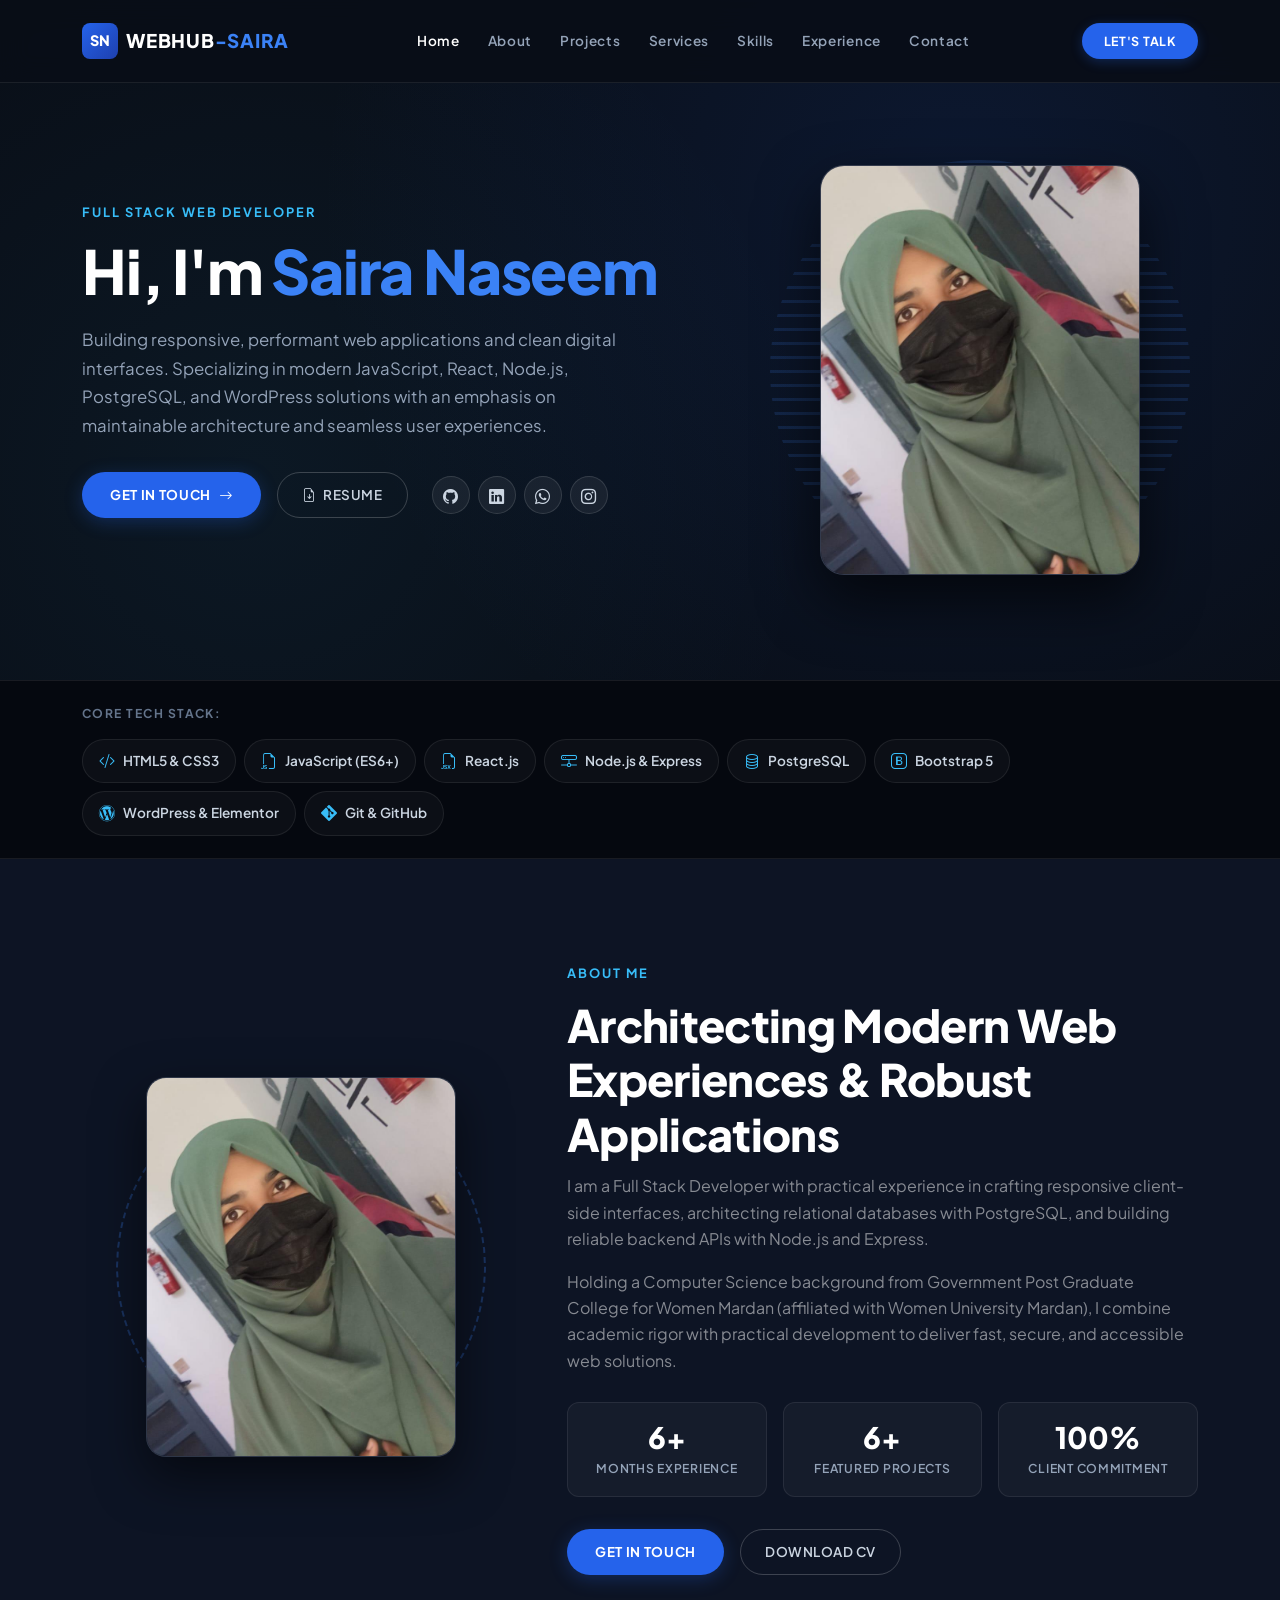
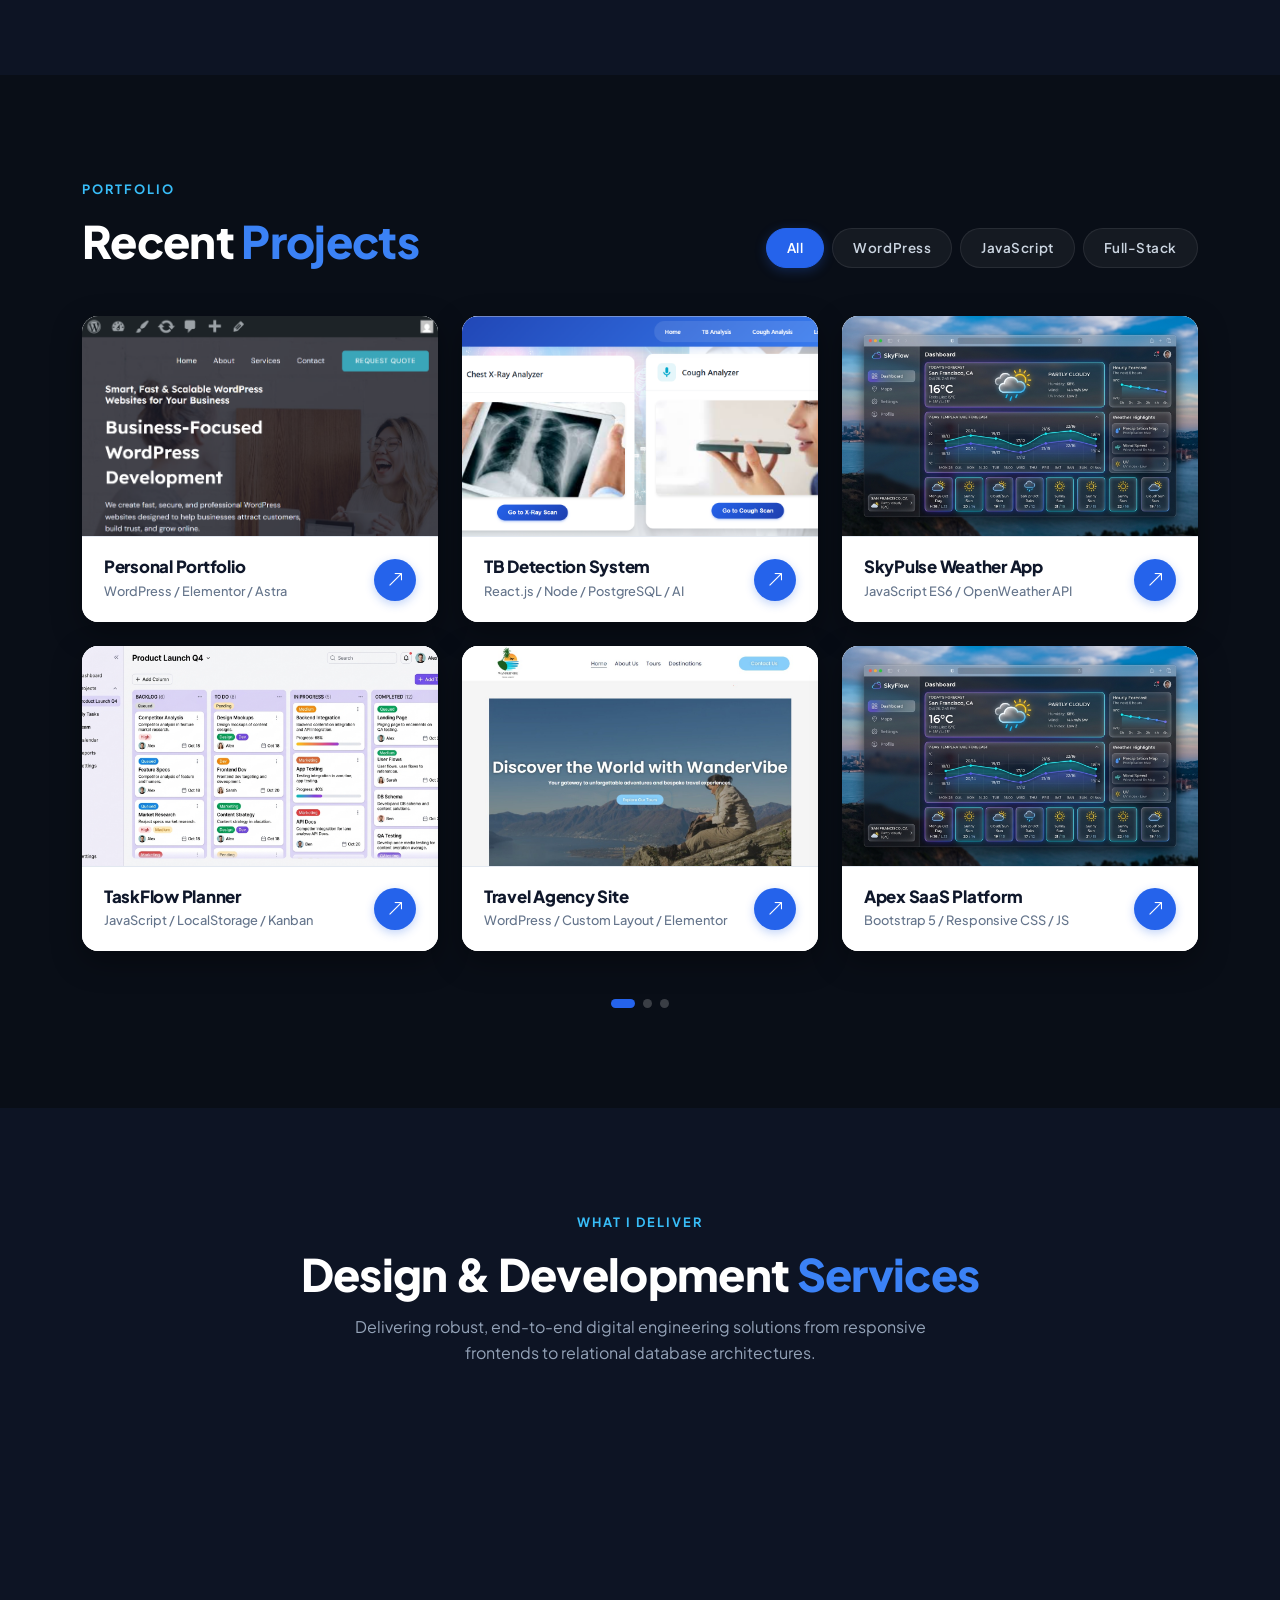
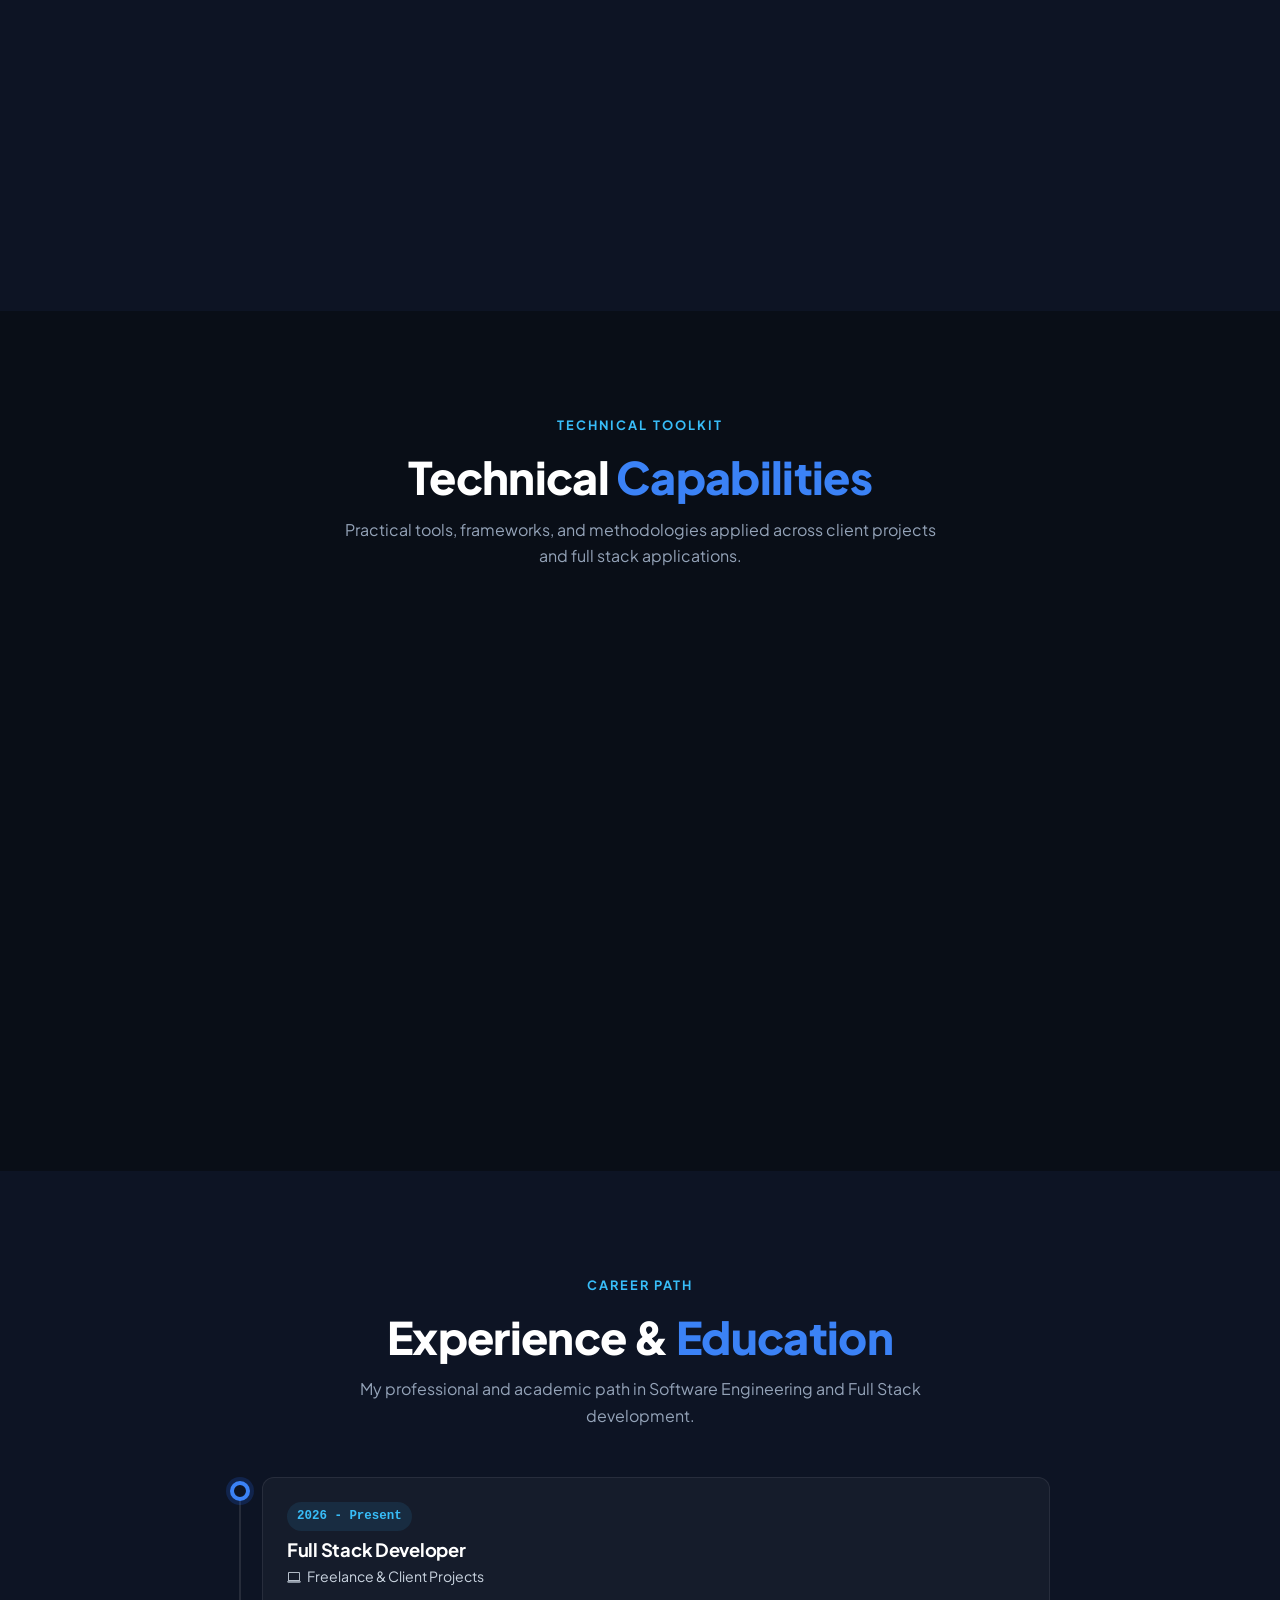
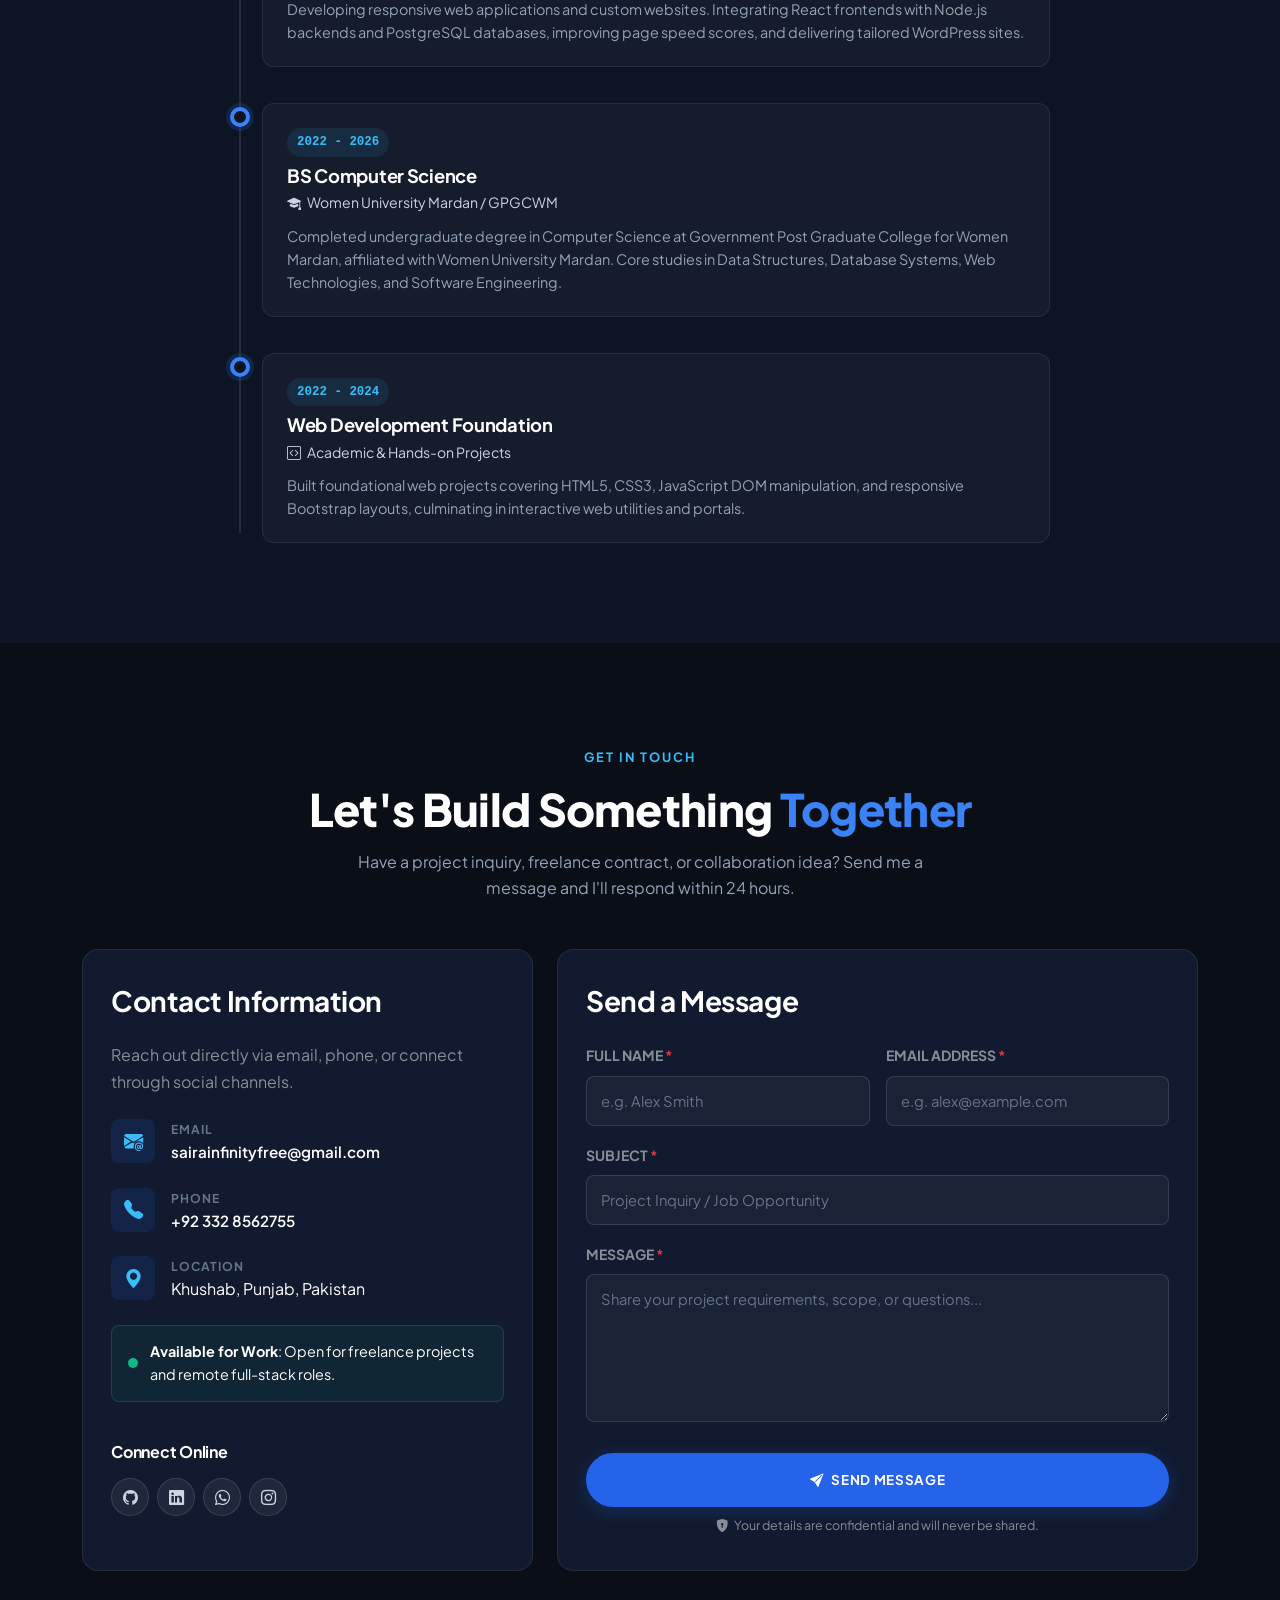
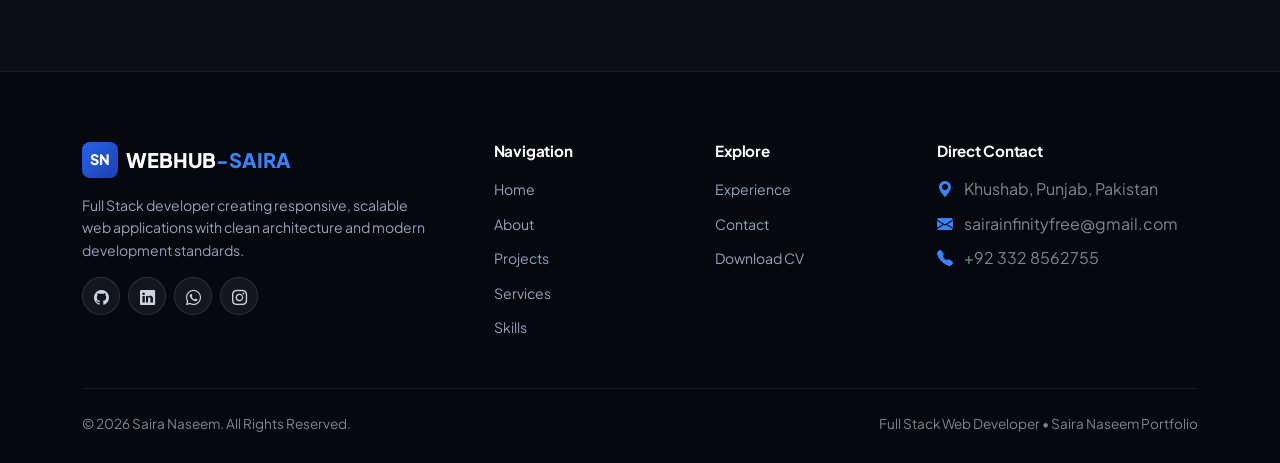
==== index.html @ 057cb5db "changed layout" ====
<!DOCTYPE html>
<html lang="en" data-bs-theme="dark">
<head>
  <meta charset="UTF-8" />
  <meta name="viewport" content="width=device-width, initial-scale=1.0" />
  <meta name="theme-color" content="#090e17" />
  
  <!-- SEO & Social Metadata -->
  <title>Saira Naseem | Full Stack Web Developer &amp; UI Designer</title>
  <meta name="title" content="Saira Naseem | Full Stack Web Developer &amp; UI Designer" />
  <meta name="description" content="Portfolio of Saira Naseem, a Full Stack Developer specializing in React, Node.js, PostgreSQL, Bootstrap 5, and custom WordPress solutions." />
  <meta name="keywords" content="Saira Naseem, full stack developer, web developer portfolio, React, Node.js, PostgreSQL, WordPress, Bootstrap 5, JavaScript" />
  <meta name="author" content="Saira Naseem" />
  <meta name="robots" content="index, follow" />

  <!-- Open Graph -->
  <meta property="og:type" content="website" />
  <meta property="og:url" content="https://webhubsaira.github.io/" />
  <meta property="og:title" content="Saira Naseem | Full Stack Web Developer" />
  <meta property="og:description" content="Full Stack Web Developer crafting responsive, performant web applications with React, Node.js, PostgreSQL, and WordPress." />
  <meta property="og:image" content="images/profile.jpeg" />

  <!-- Twitter -->
  <meta property="twitter:card" content="summary_large_image" />
  <meta property="twitter:url" content="https://webhubsaira.github.io/" />
  <meta property="twitter:title" content="Saira Naseem | Full Stack Web Developer" />
  <meta property="twitter:description" content="Explore responsive web apps, database architectures, and UI projects by Saira Naseem." />
  <meta property="twitter:image" content="images/profile.jpeg" />

  <!-- Favicon -->
  <link rel="icon" type="image/svg+xml" href="data:image/svg+xml,<svg xmlns='http://www.w3.org/2000/svg' viewBox='0 0 100 100'><text y='.9em' font-size='90'>💻</text></svg>" />

  <!-- Google Fonts: Plus Jakarta Sans -->
  <link rel="preconnect" href="https://fonts.googleapis.com" />
  <link rel="preconnect" href="https://fonts.gstatic.com" crossorigin />
  <link href="https://fonts.googleapis.com/css2?family=Plus+Jakarta+Sans:wght@400;500;600;700;800&display=swap" rel="stylesheet" />

  <!-- Bootstrap 5.3.3 & Icons CDN -->
  <link href="https://cdn.jsdelivr.net/npm/bootstrap@5.3.3/dist/css/bootstrap.min.css" rel="stylesheet" integrity="sha384-QWTKZyjpPEjISv5WaRU9OFeRpok6YctnYmDr5pNlyT2bRjXh0JMhjY6hW+ALEwIH" crossorigin="anonymous" />
  <link rel="stylesheet" href="https://cdn.jsdelivr.net/npm/bootstrap-icons@1.11.3/font/bootstrap-icons.min.css" />

  <!-- Custom Stylesheet -->
  <link rel="stylesheet" href="css/style.css" />
</head>

<body data-bs-spy="scroll" data-bs-target="#mainNavbar" data-bs-offset="100" tabindex="0">

  <!-- Header & Navigation -->
  <header>
    <nav class="navbar navbar-expand-lg fixed-top custom-navbar" id="mainNavbar" aria-label="Main Navigation">
      <div class="container">
        <a class="navbar-brand d-flex align-items-center gap-2" href="#home">
          <span class="navbar-brand-badge">SN</span>
          <span class="brand-name">WEBHUB<span class="text-accent-blue">-SAIRA</span></span>
        </a>

        <button class="navbar-toggler" type="button" data-bs-toggle="collapse" data-bs-target="#navbarResponsive" aria-controls="navbarResponsive" aria-expanded="false" aria-label="Toggle navigation">
          <i class="bi bi-list fs-4"></i>
        </button>

        <div class="collapse navbar-collapse" id="navbarResponsive">
          <ul class="navbar-nav mx-auto mb-2 mb-lg-0">
            <li class="nav-item">
              <a class="nav-link active" href="#home">Home</a>
            </li>
            <li class="nav-item">
              <a class="nav-link" href="#about">About</a>
            </li>
            <li class="nav-item">
              <a class="nav-link" href="#projects">Projects</a>
            </li>
            <li class="nav-item">
              <a class="nav-link" href="#services">Services</a>
            </li>
            <li class="nav-item">
              <a class="nav-link" href="#skills">Skills</a>
            </li>
            <li class="nav-item">
              <a class="nav-link" href="#experience">Experience</a>
            </li>
            <li class="nav-item">
              <a class="nav-link" href="#contact">Contact</a>
            </li>
          </ul>

          <div class="d-flex align-items-center gap-3">
            <a href="#contact" class="btn-pill-nav">LET'S TALK</a>
          </div>
        </div>
      </div>
    </nav>
  </header>

  <main>
    <!-- Hero Section -->
    <section class="hero-section" id="home">
      <div class="container">
        <div class="row align-items-center g-5">
          <!-- Hero Left Column: Introduction & Call-To-Actions -->
          <div class="col-lg-7">
            <div class="hero-content">
              <span class="hero-small-tag">FULL STACK WEB DEVELOPER</span>
              <h1 class="hero-title">
                Hi, I'm <span class="hero-title-highlight">Saira Naseem</span>
              </h1>
              <p class="hero-description">
                Building responsive, performant web applications and clean digital interfaces. Specializing in modern JavaScript, React, Node.js, PostgreSQL, and WordPress solutions with an emphasis on maintainable architecture and seamless user experiences.
              </p>

              <!-- Action Buttons & Social Icons -->
              <div class="d-flex align-items-center flex-wrap gap-3 hero-actions-row mb-4">
                <a href="#contact" class="btn-pill-primary">
                  GET IN TOUCH <i class="bi bi-arrow-right ms-2"></i>
                </a>
                <a href="saira.pdf" download="Saira-Naseem-CV.pdf" class="btn-pill-outline">
                  <i class="bi bi-file-earmark-arrow-down me-2"></i> RESUME
                </a>

                <div class="d-flex align-items-center gap-2 social-circles-group ms-sm-2">
                  <a href="https://github.com/webhubsaira/" class="social-circle-btn" target="_blank" rel="noopener noreferrer" aria-label="GitHub Profile" id="socialGithub">
                    <i class="bi bi-github"></i>
                  </a>
                  <a href="https://linkedin.com/in/saira-naseem-a9a958408" class="social-circle-btn" target="_blank" rel="noopener noreferrer" aria-label="LinkedIn Profile" id="socialLinkedin">
                    <i class="bi bi-linkedin"></i>
                  </a>
                  <a href="https://wa.me/+923328562755" class="social-circle-btn" target="_blank" rel="noopener noreferrer" aria-label="WhatsApp Profile" id="socialWhatsapp">
                    <i class="bi bi-whatsapp"></i>
                  </a>
                  <a href="https://www.instagram.com/webhub_saira/" class="social-circle-btn" target="_blank" rel="noopener noreferrer" aria-label="Instagram Profile" id="socialInstagram">
                    <i class="bi bi-instagram"></i>
                  </a>
                </div>
              </div>
            </div>
          </div>

          <!-- Hero Right Column: Profile Image with Slatted Rings (No floating badge banners) -->
          <div class="col-lg-5">
            <div class="hero-image-wrapper reveal-item delay-100">
              <!-- Slatted Graphic Rings Backdrop -->
              <div class="hero-backdrop-slats" aria-hidden="true"></div>

              <!-- Main Image Frame -->
              <div class="hero-image-frame">
                <img src="images/profile.jpeg" alt="Saira Naseem" class="hero-image" referrerPolicy="no-referrer" id="heroProfileImg" />
              </div>
            </div>
          </div>
        </div>
      </div>
    </section>

    <!-- Core Tech Stack Strip -->
    <section class="tech-strip-section" aria-label="Core Technologies and Tooling">
      <div class="container">
        <div class="d-flex justify-content-between align-items-center flex-wrap gap-3">
          <span class="tech-strip-label">Core Tech Stack:</span>
          <div class="d-flex align-items-center flex-wrap gap-2">
            <div class="tech-badge-item">
              <i class="bi bi-code-slash"></i>
              <span>HTML5 &amp; CSS3</span>
            </div>
            <div class="tech-badge-item">
              <i class="bi bi-filetype-js"></i>
              <span>JavaScript (ES6+)</span>
            </div>
            <div class="tech-badge-item">
              <i class="bi bi-filetype-jsx"></i>
              <span>React.js</span>
            </div>
            <div class="tech-badge-item">
              <i class="bi bi-hdd-network"></i>
              <span>Node.js &amp; Express</span>
            </div>
            <div class="tech-badge-item">
              <i class="bi bi-database"></i>
              <span>PostgreSQL</span>
            </div>
            <div class="tech-badge-item">
              <i class="bi bi-bootstrap"></i>
              <span>Bootstrap 5</span>
            </div>
            <div class="tech-badge-item">
              <i class="bi bi-wordpress"></i>
              <span>WordPress &amp; Elementor</span>
            </div>
            <div class="tech-badge-item">
              <i class="bi bi-git"></i>
              <span>Git &amp; GitHub</span>
            </div>
          </div>
        </div>
      </div>
    </section>

    <!-- About Section -->
    <section class="about-section" id="about">
      <div class="container">
        <div class="row align-items-center g-5">
          <!-- Left Column: Portrait Framing -->
          <div class="col-lg-5">
            <div class="about-card-wrapper reveal-item">
              <div class="about-wireframe-ring" aria-hidden="true"></div>
              <div class="about-card">
                <img src="images/profile.jpeg" alt="Saira Naseem Portrait" class="about-image" referrerPolicy="no-referrer" />
              </div>
            </div>
          </div>

          <!-- Right Column: Bio & Core Stats -->
          <div class="col-lg-7">
            <div class="about-content reveal-item delay-100">
              <span class="hero-small-tag">ABOUT ME</span>
              <h2 class="section-title">Architecting Modern Web Experiences &amp; Robust Applications</h2>
              <p class="text-white-50 mb-3">
                I am a Full Stack Developer with practical experience in crafting responsive client-side interfaces, architecting relational databases with PostgreSQL, and building reliable backend APIs with Node.js and Express.
              </p>
              <p class="text-white-50 mb-4">
                Holding a Computer Science background from Government Post Graduate College for Women Mardan (affiliated with Women University Mardan), I combine academic rigor with practical development to deliver fast, secure, and accessible web solutions.
              </p>

              <!-- Statistics Grid -->
              <div class="about-stats-grid">
                <div class="stat-item">
                  <div class="stat-number">6+</div>
                  <div class="stat-label">Months Experience</div>
                </div>
                <div class="stat-item">
                  <div class="stat-number">6+</div>
                  <div class="stat-label">Featured Projects</div>
                </div>
                <div class="stat-item">
                  <div class="stat-number">100%</div>
                  <div class="stat-label">Client Commitment</div>
                </div>
              </div>

              <!-- About Actions -->
              <div class="d-flex align-items-center gap-3 mt-4 pt-2">
                <a href="#contact" class="btn-pill-primary">GET IN TOUCH</a>
                <a href="saira.pdf" download="Saira-Naseem-CV.pdf" class="btn-pill-outline">DOWNLOAD CV</a>
              </div>
            </div>
          </div>
        </div>
      </div>
    </section>

    <!-- Recent Projects Showcase (High-Contrast White Editorial Cards) -->
    <section class="projects-section" id="projects">
      <div class="container">
        <!-- Section Header & Filter Pills -->
        <div class="d-flex justify-content-between align-items-end flex-wrap gap-4 mb-5">
          <div>
            <span class="hero-small-tag">PORTFOLIO</span>
            <h2 class="section-title mb-0">Recent <span class="text-accent-blue">Projects</span></h2>
          </div>

          <div class="project-filter-group" role="group" aria-label="Project Category Filters">
            <button type="button" class="filter-btn active" data-filter="all">All</button>
            <button type="button" class="filter-btn" data-filter="wordpress">WordPress</button>
            <button type="button" class="filter-btn" data-filter="javascript">JavaScript</button>
            <button type="button" class="filter-btn" data-filter="fullstack">Full-Stack</button>
          </div>
        </div>

        <!-- Projects Responsive Grid -->
        <div class="row g-4" id="projectsContainer">
          <!-- Project Card 1: Custom Portfolio Website -->
          <div class="col-md-6 col-lg-4 project-item" data-category="wordpress">
            <div class="project-card-editorial reveal-item">
              <div class="project-card-image-wrap">
                <img src="images/project.png" alt="Personal Portfolio Showcase" class="project-card-image" referrerPolicy="no-referrer" />
              </div>
              <div class="project-card-footer">
                <div>
                  <h3 class="project-card-title">Personal Portfolio</h3>
                  <div class="project-card-subtitle">WordPress / Elementor / Astra</div>
                </div>
                <button type="button" class="btn-circle-arrow" data-bs-toggle="modal" data-bs-target="#projectModal1" aria-label="View Personal Portfolio Project Details">
                  <i class="bi bi-arrow-up-right"></i>
                </button>
              </div>
            </div>
          </div>

          <!-- Project Card 2: TB Detection Diagnostic Portal -->
          <div class="col-md-6 col-lg-4 project-item" data-category="fullstack">
            <div class="project-card-editorial reveal-item delay-100">
              <div class="project-card-image-wrap">
                <img src="images/Project 2.png" alt="TB Detection Diagnostic Portal" class="project-card-image" referrerPolicy="no-referrer" />
              </div>
              <div class="project-card-footer">
                <div>
                  <h3 class="project-card-title">TB Detection System</h3>
                  <div class="project-card-subtitle">React.js / Node / PostgreSQL / AI</div>
                </div>
                <button type="button" class="btn-circle-arrow" data-bs-toggle="modal" data-bs-target="#projectModal2" aria-label="View TB Detection System Details">
                  <i class="bi bi-arrow-up-right"></i>
                </button>
              </div>
            </div>
          </div>

          <!-- Project Card 3: SkyPulse Weather Intelligence -->
          <div class="col-md-6 col-lg-4 project-item" data-category="javascript">
            <div class="project-card-editorial reveal-item delay-200">
              <div class="project-card-image-wrap">
                <img src="images/project-3.jpg" alt="SkyPulse Weather App Showcase" class="project-card-image" referrerPolicy="no-referrer" />
              </div>
              <div class="project-card-footer">
                <div>
                  <h3 class="project-card-title">SkyPulse Weather App</h3>
                  <div class="project-card-subtitle">JavaScript ES6 / OpenWeather API</div>
                </div>
                <button type="button" class="btn-circle-arrow" data-bs-toggle="modal" data-bs-target="#projectModal3" aria-label="View SkyPulse Weather App Details">
                  <i class="bi bi-arrow-up-right"></i>
                </button>
              </div>
            </div>
          </div>

          <!-- Project Card 4: TaskFlow Kanban Workspace -->
          <div class="col-md-6 col-lg-4 project-item" data-category="javascript">
            <div class="project-card-editorial reveal-item">
              <div class="project-card-image-wrap">
                <img src="images/project-4.jpg" alt="TaskFlow Kanban Planner" class="project-card-image" referrerPolicy="no-referrer" />
              </div>
              <div class="project-card-footer">
                <div>
                  <h3 class="project-card-title">TaskFlow Planner</h3>
                  <div class="project-card-subtitle">JavaScript / LocalStorage / Kanban</div>
                </div>
                <button type="button" class="btn-circle-arrow" data-bs-toggle="modal" data-bs-target="#projectModal4" aria-label="View TaskFlow Planner Details">
                  <i class="bi bi-arrow-up-right"></i>
                </button>
              </div>
            </div>
          </div>

          <!-- Project Card 5: Wanderlust Travel Platform -->
          <div class="col-md-6 col-lg-4 project-item" data-category="wordpress">
            <div class="project-card-editorial reveal-item delay-100">
              <div class="project-card-image-wrap">
                <img src="images/project 4.jpeg" alt="Travel Agency Website Showcase" class="project-card-image" referrerPolicy="no-referrer" />
              </div>
              <div class="project-card-footer">
                <div>
                  <h3 class="project-card-title">Travel Agency Site</h3>
                  <div class="project-card-subtitle">WordPress / Custom Layout / Elementor</div>
                </div>
                <button type="button" class="btn-circle-arrow" data-bs-toggle="modal" data-bs-target="#projectModal5" aria-label="View Travel Agency Site Details">
                  <i class="bi bi-arrow-up-right"></i>
                </button>
              </div>
            </div>
          </div>

          <!-- Project Card 6: Apex SaaS Startup Landing Platform -->
          <div class="col-md-6 col-lg-4 project-item" data-category="javascript fullstack">
            <div class="project-card-editorial reveal-item delay-200">
              <div class="project-card-image-wrap">
                <img src="images/project-6.jpg" alt="Apex SaaS Landing Page Showcase" class="project-card-image" referrerPolicy="no-referrer" />
              </div>
              <div class="project-card-footer">
                <div>
                  <h3 class="project-card-title">Apex SaaS Platform</h3>
                  <div class="project-card-subtitle">Bootstrap 5 / Responsive CSS / JS</div>
                </div>
                <button type="button" class="btn-circle-arrow" data-bs-toggle="modal" data-bs-target="#projectModal6" aria-label="View Apex SaaS Platform Details">
                  <i class="bi bi-arrow-up-right"></i>
                </button>
              </div>
            </div>
          </div>
        </div>

        <!-- Carousel Pagination Dots Indicator -->
        <div class="d-flex justify-content-center align-items-center gap-2 mt-5" aria-hidden="true">
          <div class="project-dot active"></div>
          <div class="project-dot"></div>
          <div class="project-dot"></div>
        </div>
      </div>
    </section>

    <!-- Services Section -->
    <section class="services-section" id="services">
      <div class="container">
        <!-- Section Header -->
        <div class="text-center mb-5">
          <span class="hero-small-tag">WHAT I DELIVER</span>
          <h2 class="section-title">Design &amp; Development <span class="text-accent-blue">Services</span></h2>
          <p class="section-subtitle">Delivering robust, end-to-end digital engineering solutions from responsive frontends to relational database architectures.</p>
        </div>

        <div class="row g-4">
          <!-- Service 1: Web Application Development -->
          <div class="col-md-6 col-lg-3">
            <article class="service-card reveal-item" id="serviceWebDev">
              <div class="service-icon-box">
                <i class="bi bi-code-slash"></i>
              </div>
              <h3 class="service-title">Web Application Development</h3>
              <p class="service-desc">
                Building custom, clean-coded web solutions utilizing standards-based HTML5, modern CSS3, and JavaScript frameworks.
              </p>
              <ul class="service-perk-list">
                <li class="service-perk-item"><i class="bi bi-check-circle-fill"></i> Semantic Architecture</li>
                <li class="service-perk-item"><i class="bi bi-check-circle-fill"></i> Fast Loading Speed</li>
                <li class="service-perk-item"><i class="bi bi-check-circle-fill"></i> Clean &amp; Scalable Code</li>
              </ul>
            </article>
          </div>

          <!-- Service 2: Responsive Frontend Design -->
          <div class="col-md-6 col-lg-3">
            <article class="service-card reveal-item delay-100" id="serviceResponsive">
              <div class="service-icon-box">
                <i class="bi bi-aspect-ratio-fill"></i>
              </div>
              <h3 class="service-title">Responsive Frontend Design</h3>
              <p class="service-desc">
                Ensuring your website adapts gracefully across desktops, tablets, and mobile devices with fluid grids and touch-friendly controls.
              </p>
              <ul class="service-perk-list">
                <li class="service-perk-item"><i class="bi bi-check-circle-fill"></i> Mobile-First Layouts</li>
                <li class="service-perk-item"><i class="bi bi-check-circle-fill"></i> Cross-Browser Consistency</li>
                <li class="service-perk-item"><i class="bi bi-check-circle-fill"></i> Accessible Components</li>
              </ul>
            </article>
          </div>

          <!-- Service 3: Full Stack & Database Solutions -->
          <div class="col-md-6 col-lg-3">
            <article class="service-card reveal-item delay-200" id="serviceFullStack">
              <div class="service-icon-box">
                <i class="bi bi-database-fill-check"></i>
              </div>
              <h3 class="service-title">Full Stack Solutions</h3>
              <p class="service-desc">
                Integrating React frontends with Node.js backends and PostgreSQL databases for performant data handling.
              </p>
              <ul class="service-perk-list">
                <li class="service-perk-item"><i class="bi bi-check-circle-fill"></i> React.js &amp; Node.js</li>
                <li class="service-perk-item"><i class="bi bi-check-circle-fill"></i> PostgreSQL Schemas</li>
                <li class="service-perk-item"><i class="bi bi-check-circle-fill"></i> RESTful APIs</li>
              </ul>
            </article>
          </div>

          <!-- Service 4: Maintenance & Optimization -->
          <div class="col-md-6 col-lg-3">
            <article class="service-card reveal-item delay-300" id="serviceMaintenance">
              <div class="service-icon-box">
                <i class="bi bi-speedometer2"></i>
              </div>
              <h3 class="service-title">WordPress &amp; Optimization</h3>
              <p class="service-desc">
                Custom WordPress implementations, performance auditing, security hardening, and SEO optimization.
              </p>
              <ul class="service-perk-list">
                <li class="service-perk-item"><i class="bi bi-check-circle-fill"></i> Elementor Pro Customization</li>
                <li class="service-perk-item"><i class="bi bi-check-circle-fill"></i> Core Web Vitals Tuning</li>
                <li class="service-perk-item"><i class="bi bi-check-circle-fill"></i> Regular Updates &amp; Security</li>
              </ul>
            </article>
          </div>
        </div>
      </div>
    </section>

    <!-- Skills & Capabilities Section -->
    <section class="skills-section" id="skills">
      <div class="container">
        <!-- Section Header -->
        <div class="text-center mb-5">
          <span class="hero-small-tag">TECHNICAL TOOLKIT</span>
          <h2 class="section-title">Technical <span class="text-accent-blue">Capabilities</span></h2>
          <p class="section-subtitle">Practical tools, frameworks, and methodologies applied across client projects and full stack applications.</p>
        </div>

        <div class="row g-4">
          <!-- Category 1: Frontend Engineering -->
          <div class="col-md-6 col-lg-3">
            <div class="skill-category-card reveal-item">
              <div class="skill-category-header">
                <div class="skill-category-icon">
                  <i class="bi bi-browser-chrome"></i>
                </div>
                <h3 class="skill-category-title">Frontend</h3>
              </div>
              <div class="skill-badge-wrap">
                <span class="skill-tag-badge"><i class="bi bi-check2"></i> HTML5</span>
                <span class="skill-tag-badge"><i class="bi bi-check2"></i> CSS3</span>
                <span class="skill-tag-badge"><i class="bi bi-check2"></i> JavaScript (ES6+)</span>
                <span class="skill-tag-badge"><i class="bi bi-check2"></i> React.js</span>
                <span class="skill-tag-badge"><i class="bi bi-check2"></i> Bootstrap 5</span>
                <span class="skill-tag-badge"><i class="bi bi-check2"></i> Responsive UI</span>
              </div>
              <p class="skill-category-desc">
                Building semantic, responsive layouts, interactive DOM components, and mobile-first styles with cross-browser compatibility.
              </p>
            </div>
          </div>

          <!-- Category 2: Backend & Databases -->
          <div class="col-md-6 col-lg-3">
            <div class="skill-category-card reveal-item delay-100">
              <div class="skill-category-header">
                <div class="skill-category-icon">
                  <i class="bi bi-server"></i>
                </div>
                <h3 class="skill-category-title">Backend &amp; DB</h3>
              </div>
              <div class="skill-badge-wrap">
                <span class="skill-tag-badge"><i class="bi bi-check2"></i> Node.js</span>
                <span class="skill-tag-badge"><i class="bi bi-check2"></i> Express.js</span>
                <span class="skill-tag-badge"><i class="bi bi-check2"></i> PostgreSQL</span>
                <span class="skill-tag-badge"><i class="bi bi-check2"></i> RESTful APIs</span>
                <span class="skill-tag-badge"><i class="bi bi-check2"></i> JSON Data</span>
              </div>
              <p class="skill-category-desc">
                Architecting server-side endpoints, structured relational schemas, SQL queries, and secure API data routing.
              </p>
            </div>
          </div>

          <!-- Category 3: CMS & Custom Web -->
          <div class="col-md-6 col-lg-3">
            <div class="skill-category-card reveal-item delay-200">
              <div class="skill-category-header">
                <div class="skill-category-icon">
                  <i class="bi bi-wordpress"></i>
                </div>
                <h3 class="skill-category-title">CMS Platforms</h3>
              </div>
              <div class="skill-badge-wrap">
                <span class="skill-tag-badge"><i class="bi bi-check2"></i> WordPress</span>
                <span class="skill-tag-badge"><i class="bi bi-check2"></i> Elementor Pro</span>
                <span class="skill-tag-badge"><i class="bi bi-check2"></i> Astra Theme</span>
                <span class="skill-tag-badge"><i class="bi bi-check2"></i> WPForms</span>
                <span class="skill-tag-badge"><i class="bi bi-check2"></i> SEO Best Practices</span>
              </div>
              <p class="skill-category-desc">
                Configuring custom, high-converting business websites, theme adjustments, and client-manageable editorial workflows.
              </p>
            </div>
          </div>

          <!-- Category 4: Tooling & AI Integration -->
          <div class="col-md-6 col-lg-3">
            <div class="skill-category-card reveal-item delay-300">
              <div class="skill-category-header">
                <div class="skill-category-icon">
                  <i class="bi bi-cpu"></i>
                </div>
                <h3 class="skill-category-title">DevOps &amp; AI</h3>
              </div>
              <div class="skill-badge-wrap">
                <span class="skill-tag-badge"><i class="bi bi-check2"></i> Git &amp; GitHub</span>
                <span class="skill-tag-badge"><i class="bi bi-check2"></i> AI Integrations</span>
                <span class="skill-tag-badge"><i class="bi bi-check2"></i> Fast APIs</span>
                <span class="skill-tag-badge"><i class="bi bi-check2"></i> Web3Forms</span>
                <span class="skill-tag-badge"><i class="bi bi-check2"></i> Performance Audits</span>
              </div>
              <p class="skill-category-desc">
                Source code versioning, collaborative branching, AI diagnostic integration, and smooth third-party API wiring.
              </p>
            </div>
          </div>
        </div>
      </div>
    </section>

    <!-- Experience & Education Timeline Section -->
    <section class="experience-section" id="experience">
      <div class="container">
        <!-- Section Header -->
        <div class="text-center mb-5">
          <span class="hero-small-tag">CAREER PATH</span>
          <h2 class="section-title">Experience &amp; <span class="text-accent-blue">Education</span></h2>
          <p class="section-subtitle">My professional and academic path in Software Engineering and Full Stack development.</p>
        </div>

        <div class="timeline-container">
          <!-- Timeline Item 1 -->
          <div class="timeline-item reveal-item">
            <div class="timeline-marker"></div>
            <div class="timeline-card">
              <span class="timeline-date-badge">2026 - Present</span>
              <h3 class="timeline-role">Full Stack Developer</h3>
              <div class="timeline-company">
                <i class="bi bi-laptop me-1"></i> Freelance &amp; Client Projects
              </div>
              <p class="timeline-text">
                Developing responsive web applications and custom websites. Integrating React frontends with Node.js backends and PostgreSQL databases, improving page speed scores, and delivering tailored WordPress sites.
              </p>
            </div>
          </div>

          <!-- Timeline Item 2 -->
          <div class="timeline-item reveal-item delay-100">
            <div class="timeline-marker"></div>
            <div class="timeline-card">
              <span class="timeline-date-badge">2022 - 2026</span>
              <h3 class="timeline-role">BS Computer Science</h3>
              <div class="timeline-company">
                <i class="bi bi-mortarboard-fill me-1"></i> Women University Mardan / GPGCWM
              </div>
              <p class="timeline-text">
                Completed undergraduate degree in Computer Science at Government Post Graduate College for Women Mardan, affiliated with Women University Mardan. Core studies in Data Structures, Database Systems, Web Technologies, and Software Engineering.
              </p>
            </div>
          </div>

          <!-- Timeline Item 3 -->
          <div class="timeline-item reveal-item delay-200">
            <div class="timeline-marker"></div>
            <div class="timeline-card">
              <span class="timeline-date-badge">2022 - 2024</span>
              <h3 class="timeline-role">Web Development Foundation</h3>
              <div class="timeline-company">
                <i class="bi bi-code-square me-1"></i> Academic &amp; Hands-on Projects
              </div>
              <p class="timeline-text">
                Built foundational web projects covering HTML5, CSS3, JavaScript DOM manipulation, and responsive Bootstrap layouts, culminating in interactive web utilities and portals.
              </p>
            </div>
          </div>
        </div>
      </div>
    </section>

    <!-- Contact Section -->
    <section class="contact-section" id="contact">
      <div class="container">
        <!-- Section Header -->
        <div class="text-center mb-5">
          <span class="hero-small-tag">GET IN TOUCH</span>
          <h2 class="section-title">Let's Build Something <span class="text-accent-blue">Together</span></h2>
          <p class="section-subtitle">Have a project inquiry, freelance contract, or collaboration idea? Send me a message and I'll respond within 24 hours.</p>
        </div>

        <div class="row g-4 align-items-stretch">
          <!-- Left Column: Contact Information Cards -->
          <div class="col-lg-5">
            <div class="contact-info-card reveal-item">
              <h3 class="fw-bold mb-4 text-white">Contact Information</h3>
              <p class="text-white-50 mb-4">
                Reach out directly via email, phone, or connect through social channels.
              </p>

              <!-- Email Detail -->
              <div class="contact-detail-item">
                <div class="contact-icon-box">
                  <i class="bi bi-envelope-at-fill"></i>
                </div>
                <div>
                  <div class="contact-detail-title">Email</div>
                  <div class="contact-detail-value">
                    <a href="mailto:sairainfinityfree@gmail.com">sairainfinityfree@gmail.com</a>
                  </div>
                </div>
              </div>

              <!-- Phone Detail -->
              <div class="contact-detail-item">
                <div class="contact-icon-box">
                  <i class="bi bi-telephone-fill"></i>
                </div>
                <div>
                  <div class="contact-detail-title">Phone</div>
                  <div class="contact-detail-value">
                    <a href="tel:+923328562755">+92 332 8562755</a>
                  </div>
                </div>
              </div>

              <!-- Location Detail -->
              <div class="contact-detail-item">
                <div class="contact-icon-box">
                  <i class="bi bi-geo-alt-fill"></i>
                </div>
                <div>
                  <div class="contact-detail-title">Location</div>
                  <div class="contact-detail-value text-white">
                    Khushab, Punjab, Pakistan
                  </div>
                </div>
              </div>

              <!-- Work Availability Indicator -->
              <div class="availability-alert">
                <div class="pulse-dot"></div>
                <div class="text-white" style="font-size: 0.9rem;">
                  <strong>Available for Work</strong>: Open for freelance projects and remote full-stack roles.
                </div>
              </div>

              <!-- Social Links in Contact Card -->
              <div class="mt-4 pt-3">
                <h4 class="fw-bold text-white fs-6 mb-3">Connect Online</h4>
                <div class="d-flex align-items-center gap-2">
                  <a href="https://github.com/webhubsaira" class="social-circle-btn" target="_blank" rel="noopener noreferrer" aria-label="GitHub Profile" id="socialContactGithub">
                    <i class="bi bi-github"></i>
                  </a>
                  <a href="https://linkedin.com/in/saira-naseem-a9a958408" class="social-circle-btn" target="_blank" rel="noopener noreferrer" aria-label="LinkedIn Profile" id="socialContactLinkedin">
                    <i class="bi bi-linkedin"></i>
                  </a>
                  <a href="https://wa.me/+923328562755" class="social-circle-btn" target="_blank" rel="noopener noreferrer" aria-label="WhatsApp Profile" id="socialContactWhatsapp">
                    <i class="bi bi-whatsapp"></i>
                  </a>
                  <a href="https://www.instagram.com/webhub_saira/" class="social-circle-btn" target="_blank" rel="noopener noreferrer" aria-label="Instagram Profile" id="socialContactInstagram">
                    <i class="bi bi-instagram"></i>
                  </a>
                </div>
              </div>
            </div>
          </div>

          <!-- Right Column: Interactive Contact Form with Web3Forms -->
          <div class="col-lg-7">
            <div class="contact-form-card reveal-item delay-100">
              <h3 class="fw-bold mb-4 text-white">Send a Message</h3>

              <!-- Success Message Banner -->
              <div class="alert alert-success d-none mb-4" id="formSuccessAlert" role="alert">
                <div class="d-flex align-items-center">
                  <i class="bi bi-check-circle-fill fs-4 me-3 text-success"></i>
                  <div>
                    <strong class="d-block">Message Sent Successfully!</strong>
                    <span>Thank you for reaching out. I will get back to you shortly.</span>
                  </div>
                </div>
              </div>

              <!-- Form Element -->
              <form id="portfolioContactForm" action="https://api.web3forms.com/submit" method="POST" class="needs-validation" novalidate>
                <input type="hidden" name="access_key" id="web3formsAccessKey" value="7d5a9563-0e85-4fe5-a5db-fded3049bbc6" />
                <input type="hidden" name="from_name" value="Portfolio Contact - Saira Naseem" />
                <div class="row g-3">
                  <!-- Full Name -->
                  <div class="col-md-6">
                    <label for="userName" class="form-label text-white-50 small fw-bold text-uppercase">Full Name <span class="text-danger">*</span></label>
                    <input type="text" class="form-control-custom" id="userName" name="name" placeholder="e.g. Alex Smith" required />
                    <div class="invalid-feedback">Please provide your name.</div>
                  </div>

                  <!-- Email Address -->
                  <div class="col-md-6">
                    <label for="userEmail" class="form-label text-white-50 small fw-bold text-uppercase">Email Address <span class="text-danger">*</span></label>
                    <input type="email" class="form-control-custom" id="userEmail" name="email" placeholder="e.g. alex@example.com" required />
                    <div class="invalid-feedback">Please provide a valid email address.</div>
                  </div>

                  <!-- Subject -->
                  <div class="col-12">
                    <label for="userSubject" class="form-label text-white-50 small fw-bold text-uppercase">Subject <span class="text-danger">*</span></label>
                    <input type="text" class="form-control-custom" id="userSubject" name="subject" placeholder="Project Inquiry / Job Opportunity" required />
                    <div class="invalid-feedback">Please enter a subject.</div>
                  </div>

                  <!-- Message -->
                  <div class="col-12">
                    <label for="userMessage" class="form-label text-white-50 small fw-bold text-uppercase">Message <span class="text-danger">*</span></label>
                    <textarea class="form-control-custom" id="userMessage" name="message" rows="5" placeholder="Share your project requirements, scope, or questions..." required></textarea>
                    <div class="invalid-feedback">Please enter your message.</div>
                  </div>

                  <!-- Submit Button -->
                  <div class="col-12 mt-4">
                    <button type="submit" class="btn-pill-primary w-100 py-3" id="contactSubmitBtn">
                      <i class="bi bi-send-fill me-2"></i> SEND MESSAGE
                    </button>
                    <small class="text-white-50 d-block mt-2 text-center" style="font-size: 0.78rem;">
                      <i class="bi bi-shield-lock-fill me-1"></i> Your details are confidential and will never be shared.
                    </small>
                  </div>
                </div>
              </form>
            </div>
          </div>
        </div>
      </div>
    </section>
  </main>

  <!-- Footer -->
  <footer class="footer-section">
    <div class="container">
      <div class="row gy-4 justify-content-between">
        <!-- Brand & Description -->
        <div class="col-lg-4">
          <a class="footer-brand d-flex align-items-center gap-2" href="#home">
            <span class="navbar-brand-badge">SN</span>
            <span>WEBHUB<span class="text-accent-blue">-SAIRA</span></span>
          </a>
          <p class="footer-text mt-3">
            Full Stack developer creating responsive, scalable web applications with clean architecture and modern development standards.
          </p>
          <div class="d-flex align-items-center gap-2 mt-3">
            <a href="https://github.com/webhubsaira/" class="social-circle-btn" target="_blank" rel="noopener noreferrer" aria-label="GitHub Profile" id="footerGithub">
              <i class="bi bi-github"></i>
            </a>
            <a href="https://linkedin.com/in/saira-naseem-a9a958408" class="social-circle-btn" target="_blank" rel="noopener noreferrer" aria-label="LinkedIn Profile" id="footerLinkedin">
              <i class="bi bi-linkedin"></i>
            </a>
            <a href="https://wa.me/+923328562755" class="social-circle-btn" target="_blank" rel="noopener noreferrer" aria-label="WhatsApp Profile" id="footerWhatsapp">
              <i class="bi bi-whatsapp"></i>
            </a>
            <a href="https://www.instagram.com/webhub_saira/" class="social-circle-btn" target="_blank" rel="noopener noreferrer" aria-label="Instagram Profile" id="footerInstagram">
              <i class="bi bi-instagram"></i>
            </a>
          </div>
        </div>

        <!-- Quick Navigation Links -->
        <div class="col-6 col-lg-2">
          <h4 class="footer-heading">Navigation</h4>
          <ul class="footer-nav">
            <li><a href="#home">Home</a></li>
            <li><a href="#about">About</a></li>
            <li><a href="#projects">Projects</a></li>
            <li><a href="#services">Services</a></li>
            <li><a href="#skills">Skills</a></li>
          </ul>
        </div>

        <!-- Resources / Highlights -->
        <div class="col-6 col-lg-2">
          <h4 class="footer-heading">Explore</h4>
          <ul class="footer-nav">
            <li><a href="#experience">Experience</a></li>
            <li><a href="#contact">Contact</a></li>
            <li><a href="saira.pdf" download="Saira-Naseem-CV.pdf">Download CV</a></li>
          </ul>
        </div>

        <!-- Location & Availability -->
        <div class="col-lg-3">
          <h4 class="footer-heading">Direct Contact</h4>
          <p class="mb-2 text-white-50"><i class="bi bi-geo-alt-fill text-accent-blue me-2"></i> Khushab, Punjab, Pakistan</p>
          <p class="mb-2 text-white-50"><i class="bi bi-envelope-fill text-accent-blue me-2"></i> sairainfinityfree@gmail.com</p>
          <p class="mb-0 text-white-50"><i class="bi bi-telephone-fill text-accent-blue me-2"></i> +92 332 8562755</p>
        </div>
      </div>

      <!-- Copyright & Bottom Bar -->
      <div class="footer-bottom d-flex flex-column flex-md-row justify-content-between align-items-center gap-3">
        <p class="mb-0 text-white-50">
          &copy; <span id="currentYear">2026</span> Saira Naseem. All Rights Reserved.
        </p>
        <p class="mb-0 text-white-50">
          Full Stack Web Developer &bull; Saira Naseem Portfolio
        </p>
      </div>
    </div>
  </footer>

  <!-- Floating Back-to-Top Button -->
  <button type="button" class="back-to-top-btn" id="backToTopBtn" aria-label="Scroll back to the top of the page">
    <i class="bi bi-arrow-up"></i>
  </button>

  <!-- Project Modals -->
  <!-- Modal 1: Portfolio Demo -->
  <div class="modal fade" id="projectModal1" tabindex="-1" aria-labelledby="projectModal1Label" aria-hidden="true">
    <div class="modal-dialog modal-dialog-centered modal-lg">
      <div class="modal-content rounded-4 border-0 shadow-lg">
        <div class="modal-header border-bottom-0 pb-0">
          <h3 class="modal-title fs-5 fw-bold" id="projectModal1Label">Personal Portfolio Website</h3>
          <button type="button" class="btn-close btn-close-white" data-bs-dismiss="modal" aria-label="Close"></button>
        </div>
        <div class="modal-body p-4">
          <img src="images/project.png" alt="Personal Portfolio Screenshot" class="img-fluid rounded-3 mb-3" referrerPolicy="no-referrer" />
          <p class="text-white-50">
            A high-converting personal portfolio engineered with responsive layouts, project showcases, and intuitive contact triggers. Designed to highlight developer competencies, featured case studies, and clear call-to-actions.
          </p>
          <div class="d-flex flex-wrap gap-2 mb-3">
            <span class="tech-tag">WordPress</span>
            <span class="tech-tag">Elementor</span>
            <span class="tech-tag">WPForms</span>
            <span class="tech-tag">Astra Theme</span>
          </div>
        </div>
        <div class="modal-footer border-top-0 pt-0">
          <button type="button" class="btn btn-secondary btn-sm" data-bs-dismiss="modal">Close</button>
        </div>
      </div>
    </div>
  </div>

  <!-- Modal 2: TB Detection Demo -->
  <div class="modal fade" id="projectModal2" tabindex="-1" aria-labelledby="projectModal2Label" aria-hidden="true">
    <div class="modal-dialog modal-dialog-centered modal-lg">
      <div class="modal-content rounded-4 border-0 shadow-lg">
        <div class="modal-header border-bottom-0 pb-0">
          <h3 class="modal-title fs-5 fw-bold" id="projectModal2Label">TB Detection Web Portal</h3>
          <button type="button" class="btn-close btn-close-white" data-bs-dismiss="modal" aria-label="Close"></button>
        </div>
        <div class="modal-body p-4">
          <img src="images/Project 2.png" alt="TB Detection Platform" class="img-fluid rounded-3 mb-3" referrerPolicy="no-referrer" />
          <p class="text-white-50">
            An AI-integrated medical diagnostics web application for the detection of Tuberculosis. Features React client interfaces communicating with FastAPI backend endpoints, persistent records stored in PostgreSQL, and responsive result visualizers.
          </p>
          <div class="d-flex flex-wrap gap-2 mb-3">
            <span class="tech-tag">React.js</span>
            <span class="tech-tag">Node.js</span>
            <span class="tech-tag">PostgreSQL</span>
            <span class="tech-tag">FastAPI</span>
            <span class="tech-tag">AI Integration</span>
          </div>
        </div>
        <div class="modal-footer border-top-0 pt-0">
          <button type="button" class="btn btn-secondary btn-sm" data-bs-dismiss="modal">Close</button>
          <a href="https://github.com/webhubsaira" target="_blank" rel="noopener noreferrer" class="btn btn-primary btn-sm">
            <i class="bi bi-github"></i> Repository
          </a>
        </div>
      </div>
    </div>
  </div>

  <!-- Modal 3: Weather App Demo -->
  <div class="modal fade" id="projectModal3" tabindex="-1" aria-labelledby="projectModal3Label" aria-hidden="true">
    <div class="modal-dialog modal-dialog-centered modal-lg">
      <div class="modal-content rounded-4 border-0 shadow-lg">
        <div class="modal-header border-bottom-0 pb-0">
          <h3 class="modal-title fs-5 fw-bold" id="projectModal3Label">SkyPulse Weather Forecast</h3>
          <button type="button" class="btn-close btn-close-white" data-bs-dismiss="modal" aria-label="Close"></button>
        </div>
        <div class="modal-body p-4">
          <img src="images/project-3.jpg" alt="SkyPulse Weather App" class="img-fluid rounded-3 mb-3" referrerPolicy="no-referrer" />
          <p class="text-white-50">
            Asynchronous weather tracker application featuring dynamic city query auto-complete, live metric cards (temperature, humidity, pressure, wind velocity), and geolocation recognition.
          </p>
          <div class="d-flex flex-wrap gap-2 mb-3">
            <span class="tech-tag">JavaScript ES6</span>
            <span class="tech-tag">REST API</span>
            <span class="tech-tag">CSS3</span>
            <span class="tech-tag">OpenWeather</span>
          </div>
        </div>
        <div class="modal-footer border-top-0 pt-0">
          <button type="button" class="btn btn-secondary btn-sm" data-bs-dismiss="modal">Close</button>
          <a href="https://github.com/webhubsaira" target="_blank" rel="noopener noreferrer" class="btn btn-primary btn-sm">
            <i class="bi bi-github"></i> Repository
          </a>
        </div>
      </div>
    </div>
  </div>

  <!-- Modal 4: TaskFlow Planner Demo -->
  <div class="modal fade" id="projectModal4" tabindex="-1" aria-labelledby="projectModal4Label" aria-hidden="true">
    <div class="modal-dialog modal-dialog-centered modal-lg">
      <div class="modal-content rounded-4 border-0 shadow-lg">
        <div class="modal-header border-bottom-0 pb-0">
          <h3 class="modal-title fs-5 fw-bold" id="projectModal4Label">TaskFlow Kanban Workspace</h3>
          <button type="button" class="btn-close btn-close-white" data-bs-dismiss="modal" aria-label="Close"></button>
        </div>
        <div class="modal-body p-4">
          <img src="images/project-4.jpg" alt="TaskFlow Kanban Application" class="img-fluid rounded-3 mb-3" referrerPolicy="no-referrer" />
          <p class="text-white-50">
            A productivity and project tracking manager supporting drag-and-drop column organization, tag categorization, due date prioritization, and client-side browser persistence via LocalStorage.
          </p>
          <div class="d-flex flex-wrap gap-2 mb-3">
            <span class="tech-tag">JavaScript ES6</span>
            <span class="tech-tag">LocalStorage</span>
            <span class="tech-tag">Bootstrap 5</span>
            <span class="tech-tag">UI/UX</span>
          </div>
        </div>
        <div class="modal-footer border-top-0 pt-0">
          <button type="button" class="btn btn-secondary btn-sm" data-bs-dismiss="modal">Close</button>
          <a href="https://github.com/webhubsaira" target="_blank" rel="noopener noreferrer" class="btn btn-primary btn-sm">
            <i class="bi bi-github"></i> Repository
          </a>
        </div>
      </div>
    </div>
  </div>

  <!-- Modal 5: Travel Agency Demo -->
  <div class="modal fade" id="projectModal5" tabindex="-1" aria-labelledby="projectModal5Label" aria-hidden="true">
    <div class="modal-dialog modal-dialog-centered modal-lg">
      <div class="modal-content rounded-4 border-0 shadow-lg">
        <div class="modal-header border-bottom-0 pb-0">
          <h3 class="modal-title fs-5 fw-bold" id="projectModal5Label">Wanderlust Travel Agency</h3>
          <button type="button" class="btn-close btn-close-white" data-bs-dismiss="modal" aria-label="Close"></button>
        </div>
        <div class="modal-body p-4">
          <img src="images/project 4.jpeg" alt="Travel Agency Theme" class="img-fluid rounded-3 mb-3" referrerPolicy="no-referrer" />
          <p class="text-white-50">
            Responsive portal developed for tour operators and travel bookings. Features detailed destination packages, itineraries, responsive image galleries, and inquiry capture forms.
          </p>
          <div class="d-flex flex-wrap gap-2 mb-3">
            <span class="tech-tag">WordPress</span>
            <span class="tech-tag">Elementor Pro</span>
            <span class="tech-tag">Responsive Layout</span>
          </div>
        </div>
        <div class="modal-footer border-top-0 pt-0">
          <button type="button" class="btn btn-secondary btn-sm" data-bs-dismiss="modal">Close</button>
        </div>
      </div>
    </div>
  </div>

  <!-- Modal 6: Apex SaaS Landing Demo -->
  <div class="modal fade" id="projectModal6" tabindex="-1" aria-labelledby="projectModal6Label" aria-hidden="true">
    <div class="modal-dialog modal-dialog-centered modal-lg">
      <div class="modal-content rounded-4 border-0 shadow-lg">
        <div class="modal-header border-bottom-0 pb-0">
          <h3 class="modal-title fs-5 fw-bold" id="projectModal6Label">Apex SaaS Startup Platform</h3>
          <button type="button" class="btn-close btn-close-white" data-bs-dismiss="modal" aria-label="Close"></button>
        </div>
        <div class="modal-body p-4">
          <img src="images/project-6.jpg" alt="Apex SaaS Landing Page" class="img-fluid rounded-3 mb-3" referrerPolicy="no-referrer" />
          <p class="text-white-50">
            Engineered modern SaaS landing page featuring responsive hero grids, pricing calculators, feature showcases, customer case studies, and conversion-focused contact elements.
          </p>
          <div class="d-flex flex-wrap gap-2 mb-3">
            <span class="tech-tag">Bootstrap 5</span>
            <span class="tech-tag">HTML5</span>
            <span class="tech-tag">CSS3</span>
            <span class="tech-tag">JavaScript</span>
          </div>
        </div>
        <div class="modal-footer border-top-0 pt-0">
          <button type="button" class="btn btn-secondary btn-sm" data-bs-dismiss="modal">Close</button>
          <a href="https://github.com/webhubsaira" target="_blank" rel="noopener noreferrer" class="btn btn-primary btn-sm">
            <i class="bi bi-github"></i> Repository
          </a>
        </div>
      </div>
    </div>
  </div>

  <!-- Bootstrap 5.3.3 JS Bundle CDN -->
  <script src="https://cdn.jsdelivr.net/npm/bootstrap@5.3.3/dist/js/bootstrap.bundle.min.js" integrity="sha384-YvpcrYf0tY3lHB60NNkmXc5s9fDVZLESaAA55NDzOxhy9GkcIdslK1eN7N6jIeHz" crossorigin="anonymous"></script>

  <!-- Custom Scripts -->
  <script src="js/script.js"></script>
</body>
</html>
---- css/style.css ----
/**
 * Saira Naseem | Full Stack Web Developer Portfolio
 * Stylesheet: css/style.css
 * Core Theme: Midnight Navy (#090e17) & Electric Blue (#2563eb, #3b82f6)
 * Design Principles: Clean hierarchy, high-contrast white editorial project cards,
 * responsive touch targets, smooth transitions, and authentic human developer styling.
 */

/* --------------------------------------------------------------------------
   1. Design Tokens & Variables
   -------------------------------------------------------------------------- */
:root {
  /* Typography */
  --font-display: 'Plus Jakarta Sans', -apple-system, BlinkMacSystemFont, 'Segoe UI', Roboto, sans-serif;
  --font-body: 'Plus Jakarta Sans', -apple-system, BlinkMacSystemFont, 'Segoe UI', Roboto, sans-serif;
  --font-mono: ui-monospace, SFMono-Regular, Menlo, Monaco, Consolas, monospace;

  /* Color Palette */
  --color-canvas: #090e17;
  --color-canvas-alt: #0d1424;
  --color-canvas-darker: #05080f;
  --color-canvas-card: #111a2e;

  /* Brand Accents */
  --color-primary: #2563eb;
  --color-primary-hover: #1d4ed8;
  --color-primary-light: #3b82f6;
  --color-accent-sky: #38bdf8;
  --color-accent-glow: rgba(37, 99, 235, 0.28);

  /* Editorial Card Colors */
  --color-editorial-bg: #ffffff;
  --color-editorial-text: #0f172a;
  --color-editorial-muted: #64748b;
  --color-editorial-border: #e2e8f0;

  /* Neutral Dark Text */
  --color-text-white: #ffffff;
  --color-text: #94a3b8;
  --color-text-muted: #64748b;
  --color-text-bright: #cbd5e1;

  /* Borders & Dividers */
  --border-subtle: rgba(255, 255, 255, 0.08);
  --border-focus: rgba(59, 130, 246, 0.4);

  /* Layout & Animation */
  --navbar-height: 76px;
  --transition-fast: 0.18s ease;
  --transition-base: 0.28s cubic-bezier(0.16, 1, 0.3, 1);
  --transition-slow: 0.45s cubic-bezier(0.16, 1, 0.3, 1);

  --radius-sm: 8px;
  --radius-md: 12px;
  --radius-lg: 16px;
  --radius-pill: 9999px;
}

/* --------------------------------------------------------------------------
   2. Reset & Baseline
   -------------------------------------------------------------------------- */
*, *::before, *::after {
  box-sizing: border-box;
}

html {
  scroll-behavior: smooth;
  scroll-padding-top: calc(var(--navbar-height) + 16px);
  color-scheme: dark;
}

body {
  font-family: var(--font-body);
  color: var(--color-text);
  background-color: var(--color-canvas);
  line-height: 1.65;
  overflow-x: hidden;
  font-size: 1rem;
  -webkit-font-smoothing: antialiased;
  -moz-osx-font-smoothing: grayscale;
}

h1, h2, h3, h4, h5, h6 {
  font-family: var(--font-display);
  color: var(--color-text-white);
  font-weight: 700;
  line-height: 1.22;
  letter-spacing: -0.015em;
}

p {
  margin-bottom: 1rem;
}

p:last-child {
  margin-bottom: 0;
}

img {
  max-width: 100%;
  height: auto;
  display: block;
}

a {
  color: var(--color-primary-light);
  text-decoration: none;
  transition: color var(--transition-fast);
}

a:hover {
  color: var(--color-accent-sky);
}

::selection {
  background-color: var(--color-primary);
  color: #ffffff;
}

/* Helper Classes */
.text-accent-blue {
  color: var(--color-primary-light) !important;
}

.text-accent-sky {
  color: var(--color-accent-sky) !important;
}

/* --------------------------------------------------------------------------
   3. Navigation Bar
   -------------------------------------------------------------------------- */
.custom-navbar {
  padding: 18px 0;
  background-color: rgba(9, 14, 23, 0.92);
  backdrop-filter: blur(14px);
  -webkit-backdrop-filter: blur(14px);
  border-bottom: 1px solid var(--border-subtle);
  transition: padding var(--transition-base), background-color var(--transition-base), box-shadow var(--transition-base);
  z-index: 1030;
}

.custom-navbar.scrolled {
  padding: 12px 0;
  background-color: rgba(7, 11, 19, 0.98);
  border-bottom-color: rgba(37, 99, 235, 0.25);
  box-shadow: 0 10px 30px rgba(0, 0, 0, 0.5);
}

.navbar-brand-badge {
  display: inline-flex;
  align-items: center;
  justify-content: center;
  width: 36px;
  height: 36px;
  background: linear-gradient(135deg, var(--color-primary), #1e40af);
  color: #ffffff;
  border-radius: var(--radius-sm);
  font-weight: 800;
  font-size: 0.9rem;
}

.brand-name {
  font-family: var(--font-display);
  font-size: 1.18rem;
  font-weight: 800;
  letter-spacing: 0.04em;
  color: #ffffff;
}

.nav-link {
  font-size: 0.85rem;
  font-weight: 600;
  letter-spacing: 0.05em;
  color: var(--color-text) !important;
  padding: 8px 14px !important;
  border-radius: var(--radius-sm);
  transition: all var(--transition-fast);
}

.nav-link:hover,
.nav-link.active {
  color: #ffffff !important;
}

.navbar-toggler {
  border: 1px solid var(--border-subtle);
  color: #ffffff;
  padding: 6px 10px;
  border-radius: var(--radius-sm);
}

.navbar-toggler:focus {
  box-shadow: 0 0 0 2px var(--color-primary-light);
}

/* --------------------------------------------------------------------------
   4. Buttons & Interactive Controls
   -------------------------------------------------------------------------- */
.btn-pill-primary {
  display: inline-flex;
  align-items: center;
  justify-content: center;
  padding: 12px 28px;
  background: var(--color-primary);
  color: #ffffff !important;
  font-family: var(--font-display);
  font-size: 0.84rem;
  font-weight: 700;
  letter-spacing: 0.05em;
  text-transform: uppercase;
  border-radius: var(--radius-pill);
  border: none;
  box-shadow: 0 4px 18px var(--color-accent-glow);
  transition: all var(--transition-fast);
  text-decoration: none;
  cursor: pointer;
}

.btn-pill-primary:hover {
  background: var(--color-primary-hover);
  color: #ffffff !important;
  transform: translateY(-2px);
  box-shadow: 0 6px 24px rgba(37, 99, 235, 0.45);
}

.btn-pill-outline {
  display: inline-flex;
  align-items: center;
  justify-content: center;
  padding: 11px 24px;
  background: transparent;
  color: var(--color-text-bright) !important;
  font-family: var(--font-display);
  font-size: 0.84rem;
  font-weight: 600;
  letter-spacing: 0.04em;
  text-transform: uppercase;
  border-radius: var(--radius-pill);
  border: 1px solid rgba(255, 255, 255, 0.2);
  transition: all var(--transition-fast);
  text-decoration: none;
  cursor: pointer;
}

.btn-pill-outline:hover {
  background: rgba(255, 255, 255, 0.08);
  border-color: rgba(255, 255, 255, 0.4);
  color: #ffffff !important;
  transform: translateY(-2px);
}

.btn-pill-nav {
  display: inline-flex;
  align-items: center;
  justify-content: center;
  padding: 8px 22px;
  background: var(--color-primary);
  color: #ffffff !important;
  font-family: var(--font-display);
  font-size: 0.78rem;
  font-weight: 700;
  letter-spacing: 0.06em;
  text-transform: uppercase;
  border-radius: var(--radius-pill);
  border: none;
  box-shadow: 0 3px 12px var(--color-accent-glow);
  transition: all var(--transition-fast);
  text-decoration: none;
}

.btn-pill-nav:hover {
  background: var(--color-primary-hover);
  transform: translateY(-1px);
  box-shadow: 0 4px 16px rgba(37, 99, 235, 0.45);
}

.social-circle-btn {
  display: inline-flex;
  align-items: center;
  justify-content: center;
  width: 38px;
  height: 38px;
  border-radius: 50%;
  background: rgba(255, 255, 255, 0.06);
  border: 1px solid rgba(255, 255, 255, 0.12);
  color: #cbd5e1 !important;
  font-size: 0.95rem;
  transition: all var(--transition-fast);
  text-decoration: none;
}

.social-circle-btn:hover {
  background: var(--color-primary);
  border-color: var(--color-primary);
  color: #ffffff !important;
  transform: translateY(-2px);
  box-shadow: 0 4px 12px var(--color-accent-glow);
}

/* --------------------------------------------------------------------------
   5. Hero Section
   -------------------------------------------------------------------------- */
.hero-section {
  position: relative;
  padding: 150px 0 90px;
  background: radial-gradient(circle at 75% 30%, rgba(37, 99, 235, 0.12) 0%, transparent 60%),
              radial-gradient(circle at 20% 70%, rgba(56, 189, 248, 0.06) 0%, transparent 50%),
              var(--color-canvas);
  overflow: hidden;
}

.hero-small-tag {
  font-family: var(--font-display);
  font-size: 0.8rem;
  font-weight: 700;
  letter-spacing: 0.16em;
  text-transform: uppercase;
  color: var(--color-accent-sky);
  margin-bottom: 0.85rem;
  display: inline-block;
}

.hero-title {
  font-size: clamp(2.4rem, 5.2vw, 3.8rem);
  font-weight: 800;
  color: #ffffff;
  line-height: 1.15;
  letter-spacing: -0.02em;
  margin-bottom: 1.25rem;
}

.hero-title-highlight {
  color: var(--color-primary-light);
  display: inline-block;
}

.hero-description {
  font-size: 1.05rem;
  color: var(--color-text);
  max-width: 580px;
  line-height: 1.7;
  margin-bottom: 2rem;
}

/* Hero Image & Concentric Slatted Rings */
.hero-image-wrapper {
  position: relative;
  display: flex;
  justify-content: center;
  align-items: center;
  min-height: 440px;
}

.hero-backdrop-slats {
  position: absolute;
  width: 420px;
  height: 420px;
  border-radius: 50%;
  background: repeating-linear-gradient(
    0deg,
    transparent,
    transparent 11px,
    rgba(59, 130, 246, 0.18) 11px,
    rgba(59, 130, 246, 0.18) 14px
  );
  z-index: 0;
  pointer-events: none;
  opacity: 0.9;
}

.hero-image-frame {
  position: relative;
  z-index: 1;
  width: 320px;
  height: 410px;
  border-radius: 24px;
  overflow: hidden;
  box-shadow: 0 25px 60px rgba(0, 0, 0, 0.65);
  border: 1px solid rgba(255, 255, 255, 0.14);
  background-color: var(--color-canvas-card);
}

.hero-image {
  width: 100%;
  height: 100%;
  object-fit: cover;
  object-position: center top;
  transition: transform var(--transition-base);
}

.hero-image-frame:hover .hero-image {
  transform: scale(1.02);
}

/* --------------------------------------------------------------------------
   6. Core Tech Stack Strip
   -------------------------------------------------------------------------- */
.tech-strip-section {
  background-color: var(--color-canvas-darker);
  border-top: 1px solid var(--border-subtle);
  border-bottom: 1px solid var(--border-subtle);
  padding: 22px 0;
}

.tech-strip-label {
  font-size: 0.76rem;
  font-weight: 700;
  letter-spacing: 0.12em;
  text-transform: uppercase;
  color: var(--color-text-muted);
}

.tech-badge-item {
  display: inline-flex;
  align-items: center;
  gap: 8px;
  padding: 8px 16px;
  background: rgba(255, 255, 255, 0.03);
  border: 1px solid var(--border-subtle);
  border-radius: var(--radius-pill);
  color: #cbd5e1;
  font-size: 0.85rem;
  font-weight: 600;
  transition: all var(--transition-fast);
}

.tech-badge-item:hover {
  background: rgba(37, 99, 235, 0.12);
  border-color: rgba(59, 130, 246, 0.35);
  color: #ffffff;
  transform: translateY(-1px);
}

.tech-badge-item i {
  font-size: 1rem;
  color: var(--color-accent-sky);
}

/* --------------------------------------------------------------------------
   7. Section Headers
   -------------------------------------------------------------------------- */
.section-title {
  font-size: clamp(2rem, 3.5vw, 2.8rem);
  font-weight: 800;
  color: #ffffff;
  margin-bottom: 0.75rem;
}

.section-subtitle {
  font-size: 1rem;
  color: var(--color-text);
  max-width: 620px;
  line-height: 1.65;
  margin: 0 auto;
}

/* --------------------------------------------------------------------------
   8. About Section
   -------------------------------------------------------------------------- */
.about-section {
  background-color: var(--color-canvas-alt);
  padding: 100px 0;
}

.about-card-wrapper {
  display: flex;
  justify-content: center;
  align-items: center;
  position: relative;
}

.about-wireframe-ring {
  position: absolute;
  width: 370px;
  height: 370px;
  border-radius: 50%;
  border: 2px dashed rgba(59, 130, 246, 0.28);
  z-index: 0;
  pointer-events: none;
}

.about-card {
  position: relative;
  z-index: 1;
  width: 310px;
  height: 380px;
  border-radius: 20px;
  overflow: hidden;
  border: 1px solid rgba(255, 255, 255, 0.12);
  box-shadow: 0 20px 50px rgba(0, 0, 0, 0.55);
  background-color: var(--color-canvas-card);
}

.about-image {
  width: 100%;
  height: 100%;
  object-fit: cover;
  object-position: center top;
}

.about-stats-grid {
  display: grid;
  grid-template-columns: repeat(3, 1fr);
  gap: 16px;
  margin-top: 28px;
}

.stat-item {
  background: rgba(255, 255, 255, 0.035);
  border: 1px solid var(--border-subtle);
  border-radius: var(--radius-md);
  padding: 18px 14px;
  text-align: center;
  transition: all var(--transition-fast);
}

.stat-item:hover {
  background: rgba(37, 99, 235, 0.08);
  border-color: rgba(59, 130, 246, 0.35);
  transform: translateY(-2px);
}

.stat-number {
  font-family: var(--font-display);
  font-size: 1.85rem;
  font-weight: 800;
  color: #ffffff;
  line-height: 1.1;
  margin-bottom: 4px;
}

.stat-label {
  font-size: 0.76rem;
  color: var(--color-text);
  font-weight: 600;
  text-transform: uppercase;
  letter-spacing: 0.06em;
}

/* --------------------------------------------------------------------------
   9. Recent Projects Showcase (High-Contrast White Editorial Cards)
   -------------------------------------------------------------------------- */
.projects-section {
  background-color: var(--color-canvas);
  padding: 100px 0;
}

.project-filter-group {
  display: flex;
  align-items: center;
  flex-wrap: wrap;
  gap: 8px;
}

.filter-btn {
  background: rgba(255, 255, 255, 0.05);
  color: var(--color-text-bright);
  border: 1px solid var(--border-subtle);
  padding: 8px 20px;
  border-radius: var(--radius-pill);
  font-size: 0.84rem;
  font-weight: 600;
  letter-spacing: 0.04em;
  transition: all var(--transition-fast);
  cursor: pointer;
}

.filter-btn:hover {
  background: rgba(255, 255, 255, 0.1);
  color: #ffffff;
}

.filter-btn.active {
  background: var(--color-primary);
  border-color: var(--color-primary);
  color: #ffffff;
  box-shadow: 0 3px 12px var(--color-accent-glow);
}

.project-card-editorial {
  background: var(--color-editorial-bg);
  border-radius: var(--radius-lg);
  overflow: hidden;
  box-shadow: 0 10px 30px rgba(0, 0, 0, 0.35);
  transition: all var(--transition-base);
  display: flex;
  flex-direction: column;
  height: 100%;
}

.project-card-editorial:hover {
  transform: translateY(-6px);
  box-shadow: 0 20px 45px rgba(0, 0, 0, 0.55);
}

.project-card-image-wrap {
  width: 100%;
  height: 220px;
  overflow: hidden;
  background-color: #f1f5f9;
  position: relative;
}

.project-card-image {
  width: 100%;
  height: 100%;
  object-fit: cover;
  object-position: top center;
  transition: transform 0.4s ease;
}

.project-card-editorial:hover .project-card-image {
  transform: scale(1.04);
}

.project-card-footer {
  padding: 20px 22px;
  display: flex;
  align-items: center;
  justify-content: space-between;
  background: #ffffff;
  border-top: 1px solid var(--color-editorial-border);
}

.project-card-title {
  font-family: var(--font-display);
  font-size: 1.05rem;
  font-weight: 800;
  color: var(--color-editorial-text);
  margin-bottom: 3px;
}

.project-card-subtitle {
  font-size: 0.8rem;
  color: var(--color-editorial-muted);
  font-weight: 500;
}

.btn-circle-arrow {
  width: 42px;
  height: 42px;
  border-radius: 50%;
  background: var(--color-primary);
  color: #ffffff;
  border: none;
  display: inline-flex;
  align-items: center;
  justify-content: center;
  font-size: 1.05rem;
  transition: all var(--transition-fast);
  cursor: pointer;
  flex-shrink: 0;
  box-shadow: 0 3px 10px var(--color-accent-glow);
}

.btn-circle-arrow:hover {
  background: var(--color-primary-hover);
  transform: scale(1.08);
}

.project-dot {
  width: 9px;
  height: 9px;
  border-radius: 50%;
  background: rgba(255, 255, 255, 0.2);
  cursor: pointer;
  transition: all var(--transition-fast);
}

.project-dot.active {
  background: var(--color-primary);
  width: 24px;
  border-radius: 6px;
}

/* --------------------------------------------------------------------------
   10. Services Section
   -------------------------------------------------------------------------- */
.services-section {
  background-color: var(--color-canvas-alt);
  padding: 100px 0;
}

.service-card {
  background: rgba(255, 255, 255, 0.03);
  border: 1px solid var(--border-subtle);
  border-radius: var(--radius-md);
  padding: 28px 22px;
  height: 100%;
  transition: all var(--transition-fast);
}

.service-card:hover {
  background: rgba(37, 99, 235, 0.06);
  border-color: rgba(59, 130, 246, 0.35);
  transform: translateY(-4px);
}

.service-icon-box {
  width: 50px;
  height: 50px;
  border-radius: var(--radius-sm);
  background: rgba(37, 99, 235, 0.14);
  color: var(--color-accent-sky);
  display: flex;
  align-items: center;
  justify-content: center;
  font-size: 1.4rem;
  margin-bottom: 18px;
}

.service-title {
  font-size: 1.15rem;
  font-weight: 700;
  color: #ffffff;
  margin-bottom: 10px;
}

.service-desc {
  font-size: 0.88rem;
  color: var(--color-text);
  line-height: 1.6;
  margin-bottom: 18px;
}

.service-perk-list {
  list-style: none;
  padding: 0;
  margin: 0;
}

.service-perk-item {
  font-size: 0.82rem;
  color: var(--color-text-bright);
  display: flex;
  align-items: center;
  gap: 8px;
  margin-bottom: 6px;
}

.service-perk-item i {
  color: var(--color-accent-sky);
  font-size: 0.85rem;
}

/* --------------------------------------------------------------------------
   11. Skills Matrix (Categorized Developer Toolset)
   -------------------------------------------------------------------------- */
.skills-section {
  background-color: var(--color-canvas);
  padding: 100px 0;
}

.skill-category-card {
  background: rgba(255, 255, 255, 0.03);
  border: 1px solid var(--border-subtle);
  border-radius: var(--radius-md);
  padding: 26px 22px;
  height: 100%;
  transition: all var(--transition-fast);
}

.skill-category-card:hover {
  background: rgba(255, 255, 255, 0.05);
  border-color: rgba(59, 130, 246, 0.35);
  transform: translateY(-3px);
}

.skill-category-header {
  display: flex;
  align-items: center;
  gap: 12px;
  margin-bottom: 16px;
  padding-bottom: 12px;
  border-bottom: 1px solid var(--border-subtle);
}

.skill-category-icon {
  width: 40px;
  height: 40px;
  border-radius: var(--radius-sm);
  background: rgba(37, 99, 235, 0.15);
  color: var(--color-accent-sky);
  display: flex;
  align-items: center;
  justify-content: center;
  font-size: 1.25rem;
}

.skill-category-title {
  font-size: 1.08rem;
  font-weight: 700;
  color: #ffffff;
  margin: 0;
}

.skill-badge-wrap {
  display: flex;
  flex-wrap: wrap;
  gap: 8px;
  margin-bottom: 16px;
}

.skill-tag-badge {
  display: inline-flex;
  align-items: center;
  gap: 6px;
  padding: 6px 12px;
  background: rgba(255, 255, 255, 0.05);
  border: 1px solid rgba(255, 255, 255, 0.09);
  border-radius: var(--radius-sm);
  color: #f1f5f9;
  font-size: 0.82rem;
  font-weight: 600;
}

.skill-tag-badge i {
  color: var(--color-primary-light);
}

.skill-category-desc {
  font-size: 0.84rem;
  color: var(--color-text);
  line-height: 1.55;
  margin: 0;
}

/* --------------------------------------------------------------------------
   12. Career Timeline
   -------------------------------------------------------------------------- */
.experience-section {
  background-color: var(--color-canvas-alt);
  padding: 100px 0;
}

.timeline-container {
  max-width: 820px;
  margin: 0 auto;
  position: relative;
  padding-left: 32px;
}

.timeline-container::before {
  content: '';
  position: absolute;
  top: 10px;
  bottom: 10px;
  left: 9px;
  width: 2px;
  background: rgba(255, 255, 255, 0.1);
}

.timeline-item {
  position: relative;
  margin-bottom: 36px;
}

.timeline-item:last-child {
  margin-bottom: 0;
}

.timeline-marker {
  position: absolute;
  left: -32px;
  top: 4px;
  width: 20px;
  height: 20px;
  border-radius: 50%;
  background: var(--color-canvas-alt);
  border: 4px solid var(--color-primary-light);
  box-shadow: 0 0 0 4px rgba(37, 99, 235, 0.2);
}

.timeline-card {
  background: rgba(255, 255, 255, 0.035);
  border: 1px solid var(--border-subtle);
  border-radius: var(--radius-md);
  padding: 22px 24px;
  transition: all var(--transition-fast);
}

.timeline-card:hover {
  background: rgba(255, 255, 255, 0.05);
  border-color: rgba(59, 130, 246, 0.35);
  transform: translateX(4px);
}

.timeline-date-badge {
  display: inline-block;
  font-family: var(--font-mono);
  font-size: 0.78rem;
  font-weight: 700;
  color: var(--color-accent-sky);
  background: rgba(56, 189, 248, 0.1);
  padding: 4px 10px;
  border-radius: var(--radius-pill);
  margin-bottom: 8px;
}

.timeline-role {
  font-size: 1.15rem;
  font-weight: 700;
  color: #ffffff;
  margin-bottom: 4px;
}

.timeline-company {
  font-size: 0.88rem;
  color: var(--color-text-bright);
  margin-bottom: 10px;
}

.timeline-text {
  font-size: 0.9rem;
  color: var(--color-text);
  line-height: 1.6;
  margin: 0;
}

/* --------------------------------------------------------------------------
   13. Contact Section & Interactive Form
   -------------------------------------------------------------------------- */
.contact-section {
  background-color: var(--color-canvas);
  padding: 100px 0;
}

.contact-info-card,
.contact-form-card {
  background: var(--color-canvas-card);
  border: 1px solid var(--border-subtle);
  border-radius: var(--radius-lg);
  padding: 34px 28px;
  height: 100%;
}

.contact-detail-item {
  display: flex;
  align-items: flex-start;
  gap: 16px;
  margin-bottom: 22px;
}

.contact-icon-box {
  width: 44px;
  height: 44px;
  border-radius: var(--radius-sm);
  background: rgba(37, 99, 235, 0.14);
  color: var(--color-accent-sky);
  display: flex;
  align-items: center;
  justify-content: center;
  font-size: 1.2rem;
  flex-shrink: 0;
}

.contact-detail-title {
  font-size: 0.76rem;
  color: var(--color-text-muted);
  text-transform: uppercase;
  font-weight: 700;
  letter-spacing: 0.08em;
}

.contact-detail-value a {
  color: #ffffff;
  text-decoration: none;
  font-weight: 600;
  font-size: 0.95rem;
  transition: color var(--transition-fast);
}

.contact-detail-value a:hover {
  color: var(--color-accent-sky);
}

.availability-alert {
  background: rgba(16, 185, 129, 0.08);
  border: 1px solid rgba(16, 185, 129, 0.25);
  border-radius: var(--radius-sm);
  padding: 14px 16px;
  display: flex;
  align-items: center;
  gap: 12px;
  margin-top: 22px;
}

.pulse-dot {
  width: 10px;
  height: 10px;
  border-radius: 50%;
  background: #10b981;
  box-shadow: 0 0 0 0 rgba(16, 185, 129, 0.7);
  animation: pulseAnimation 2s infinite;
  flex-shrink: 0;
}

@keyframes pulseAnimation {
  0% { transform: scale(0.95); box-shadow: 0 0 0 0 rgba(16, 185, 129, 0.7); }
  70% { transform: scale(1); box-shadow: 0 0 0 8px rgba(16, 185, 129, 0); }
  100% { transform: scale(0.95); box-shadow: 0 0 0 0 rgba(16, 185, 129, 0); }
}

.form-control-custom {
  width: 100%;
  background: rgba(255, 255, 255, 0.04);
  border: 1px solid rgba(255, 255, 255, 0.12);
  border-radius: var(--radius-sm);
  color: #ffffff;
  padding: 12px 14px;
  font-size: 0.92rem;
  transition: all var(--transition-fast);
}

.form-control-custom:focus {
  outline: none;
  background: rgba(255, 255, 255, 0.07);
  border-color: var(--color-primary-light);
  box-shadow: 0 0 0 3px rgba(37, 99, 235, 0.25);
}

.form-control-custom::placeholder {
  color: var(--color-text-muted);
}

/* --------------------------------------------------------------------------
   14. Footer
   -------------------------------------------------------------------------- */
.footer-section {
  background-color: var(--color-canvas-darker);
  border-top: 1px solid var(--border-subtle);
  padding: 70px 0 30px;
}

.footer-brand {
  font-family: var(--font-display);
  font-size: 1.25rem;
  font-weight: 800;
  color: #ffffff;
  text-decoration: none;
}

.footer-text {
  font-size: 0.88rem;
  color: var(--color-text);
  line-height: 1.6;
}

.footer-heading {
  font-family: var(--font-display);
  font-size: 0.95rem;
  font-weight: 700;
  color: #ffffff;
  margin-bottom: 16px;
}

.footer-nav {
  list-style: none;
  padding: 0;
  margin: 0;
}

.footer-nav li {
  margin-bottom: 8px;
}

.footer-nav a {
  color: var(--color-text);
  text-decoration: none;
  font-size: 0.88rem;
  transition: color var(--transition-fast);
}

.footer-nav a:hover {
  color: var(--color-accent-sky);
}

.footer-bottom {
  border-top: 1px solid var(--border-subtle);
  padding-top: 24px;
  margin-top: 40px;
  font-size: 0.85rem;
}

/* --------------------------------------------------------------------------
   15. Modals & Tech Tags
   -------------------------------------------------------------------------- */
.modal-content {
  background-color: var(--color-canvas-card);
  border: 1px solid var(--border-subtle);
  color: #ffffff;
}

.tech-tag {
  display: inline-block;
  padding: 4px 10px;
  background: rgba(37, 99, 235, 0.15);
  border: 1px solid rgba(59, 130, 246, 0.3);
  border-radius: var(--radius-pill);
  font-size: 0.78rem;
  font-weight: 600;
  color: var(--color-accent-sky);
}

/* Back to top button */
.back-to-top-btn {
  position: fixed;
  bottom: 24px;
  right: 24px;
  width: 44px;
  height: 44px;
  border-radius: 50%;
  background: var(--color-primary);
  color: #ffffff;
  border: none;
  display: flex;
  align-items: center;
  justify-content: center;
  font-size: 1.1rem;
  opacity: 0;
  visibility: hidden;
  transition: all var(--transition-fast);
  z-index: 1020;
  box-shadow: 0 4px 14px var(--color-accent-glow);
  cursor: pointer;
}

.back-to-top-btn.visible {
  opacity: 1;
  visibility: visible;
}

.back-to-top-btn:hover {
  background: var(--color-primary-hover);
  transform: translateY(-2px);
}

/* Scroll Reveal helper transitions */
.reveal-item {
  opacity: 0;
  transform: translateY(20px);
  transition: opacity 0.5s ease-out, transform 0.5s ease-out;
}

.reveal-item.revealed {
  opacity: 1;
  transform: translateY(0);
}

.delay-100 { transition-delay: 80ms; }
.delay-200 { transition-delay: 160ms; }
.delay-300 { transition-delay: 240ms; }

/* --------------------------------------------------------------------------
   16. Media Queries & Responsive Adjustments
   -------------------------------------------------------------------------- */
@media (max-width: 991.98px) {
  .hero-section {
    padding: 120px 0 60px;
  }
  
  .hero-backdrop-slats {
    width: 340px;
    height: 340px;
  }
  
  .hero-image-frame {
    width: 270px;
    height: 350px;
  }

  .about-wireframe-ring {
    width: 300px;
    height: 300px;
  }

  .about-card {
    width: 260px;
    height: 330px;
  }

  .timeline-container {
    padding-left: 28px;
  }
}

@media (max-width: 575.98px) {
  .hero-title {
    font-size: 2.2rem;
  }

  .about-stats-grid {
    grid-template-columns: 1fr;
    gap: 10px;
  }

  .hero-actions-row {
    flex-direction: column;
    align-items: stretch !important;
  }

  .social-circles-group {
    justify-content: center;
    margin-top: 10px;
  }

  .btn-pill-primary,
  .btn-pill-outline {
    width: 100%;
    text-align: center;
  }
}
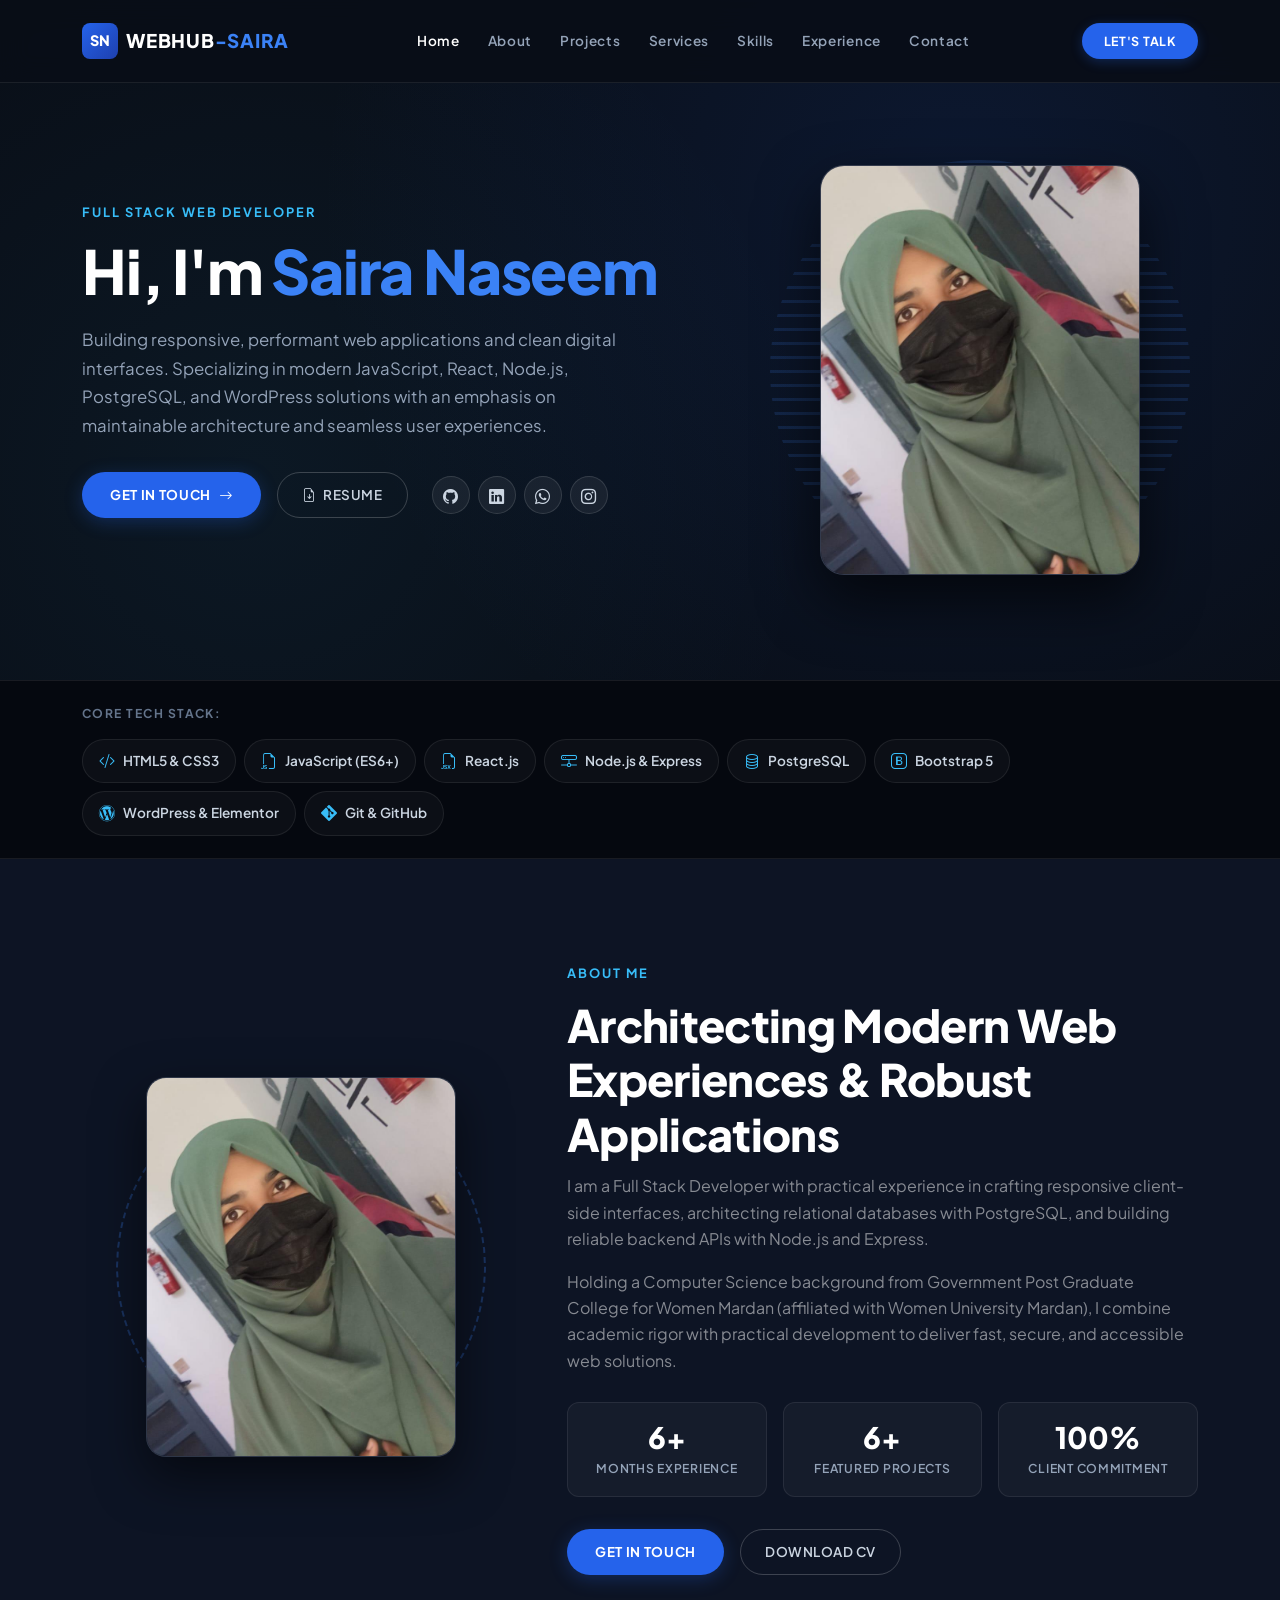
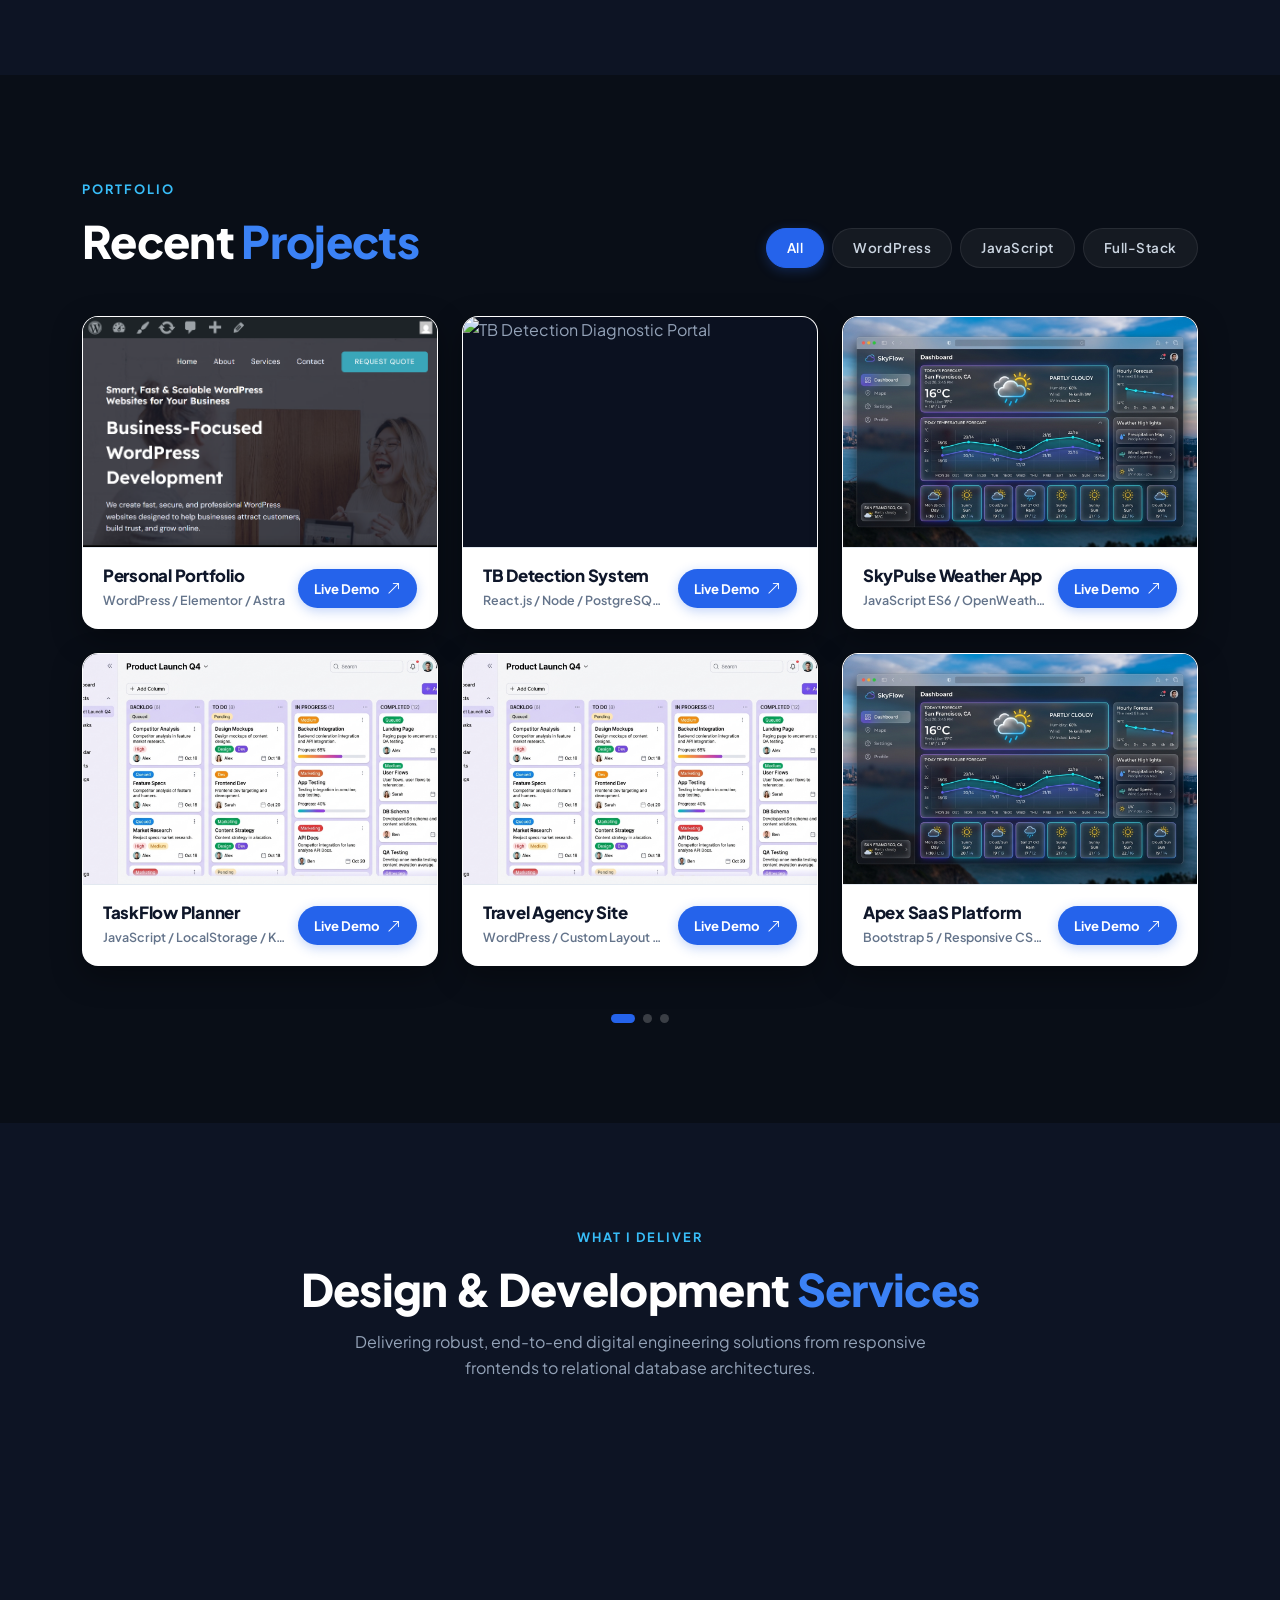
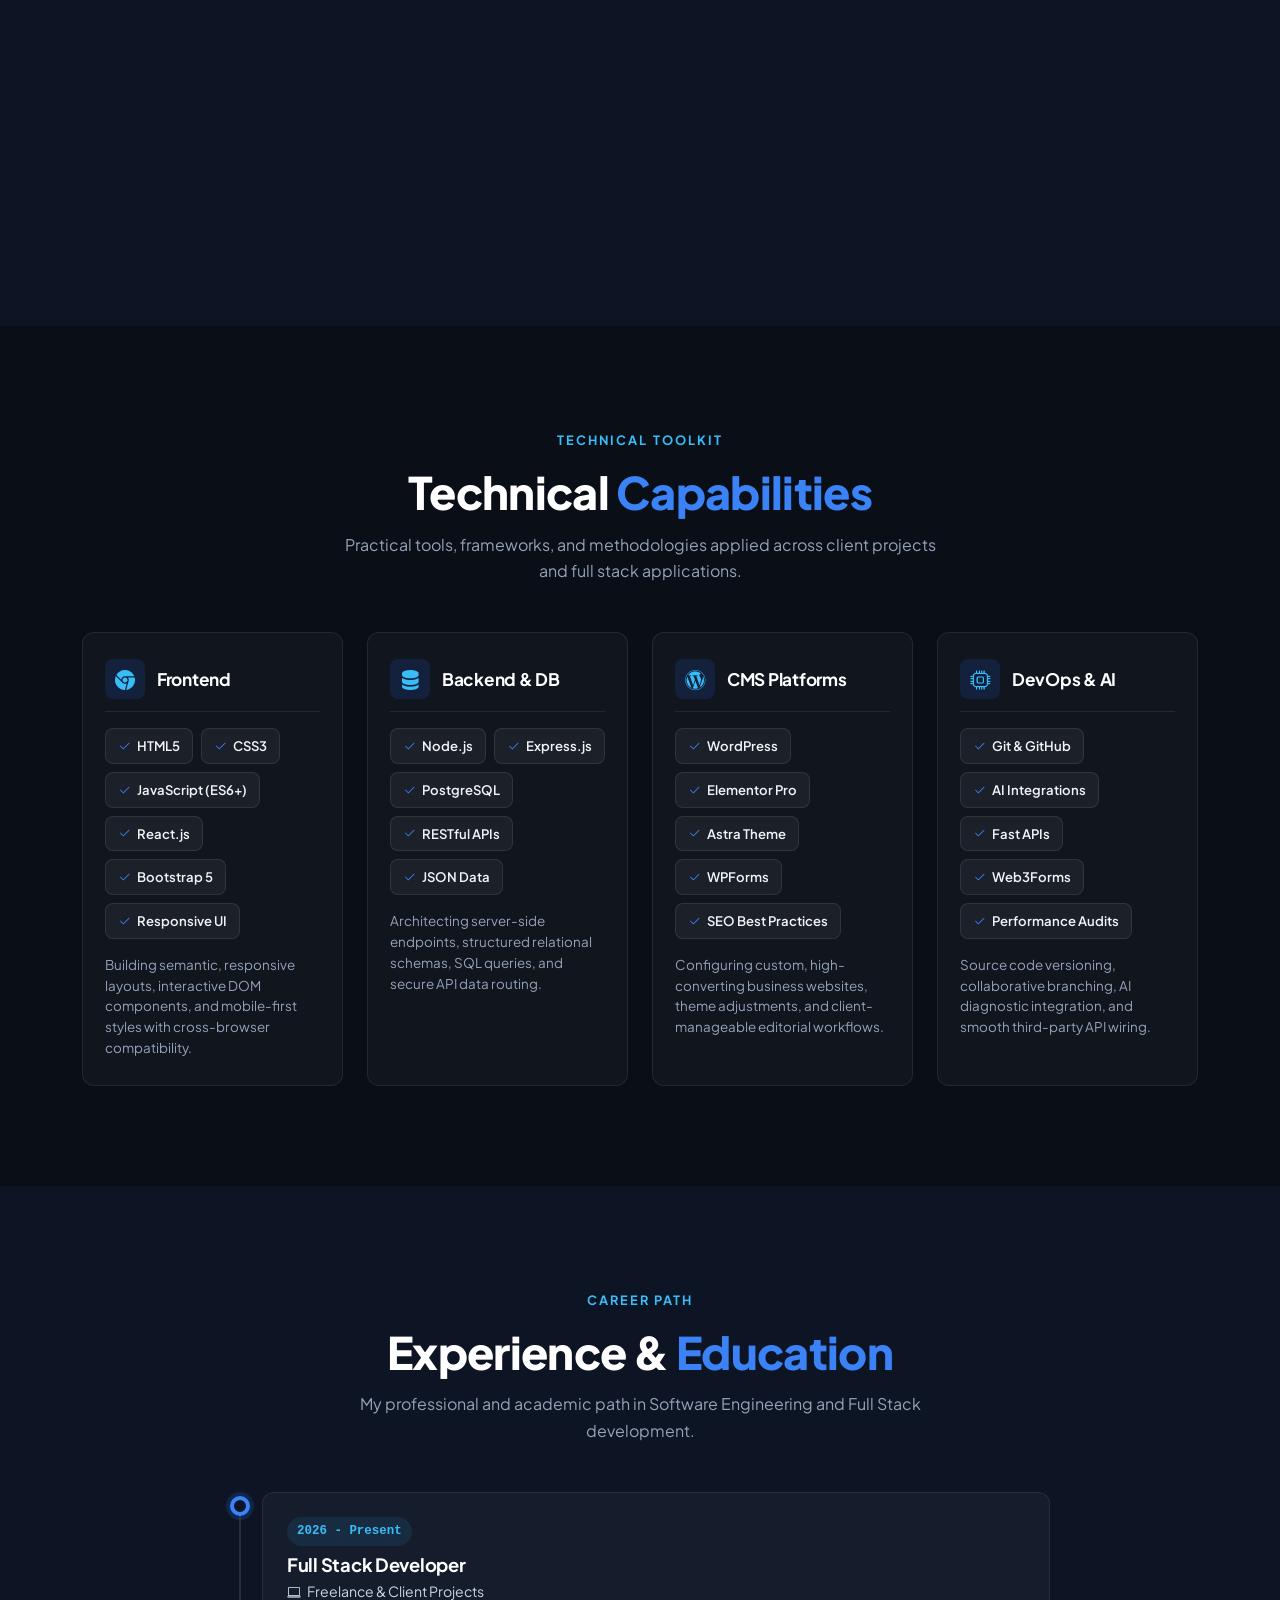
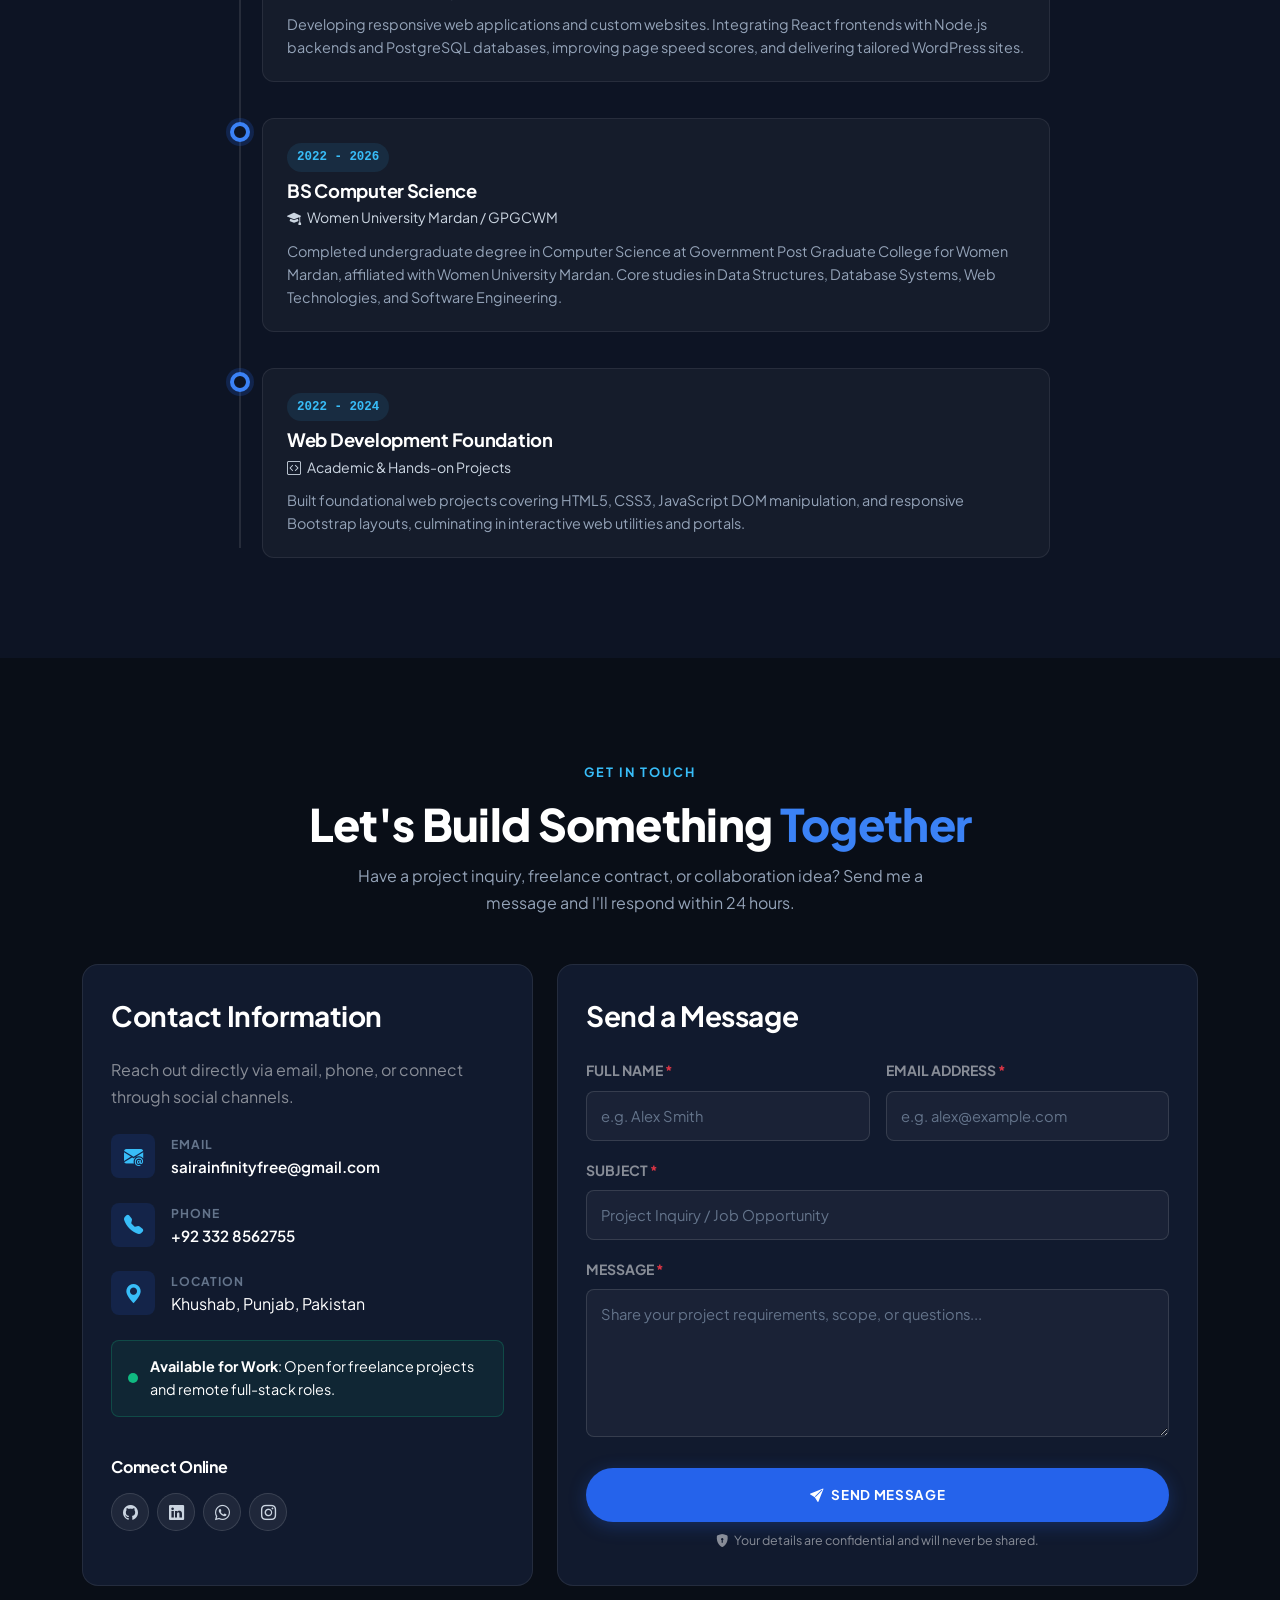
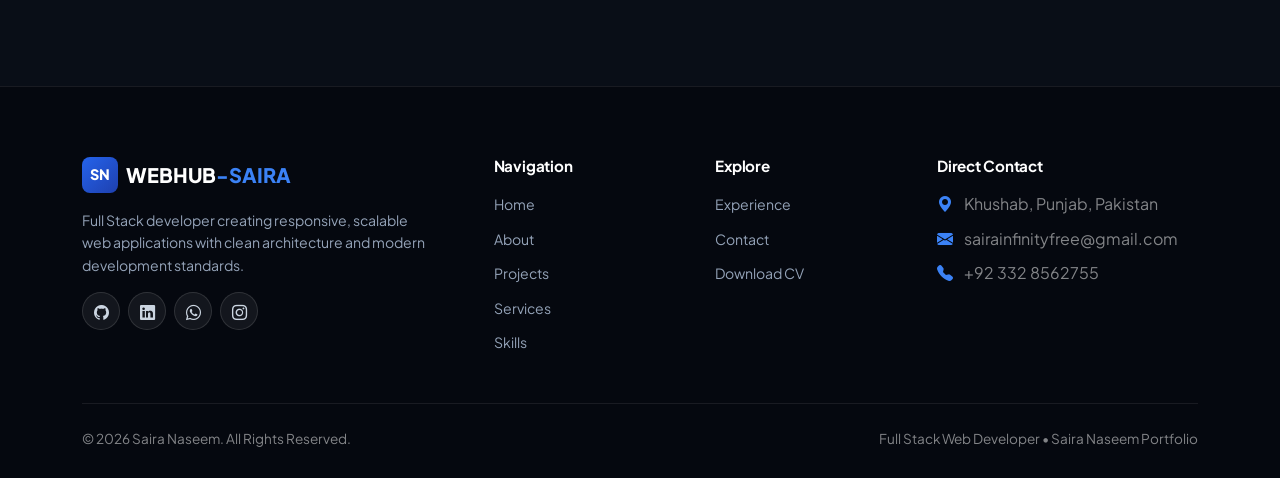
==== commit cb3b8e71: "new changes" ====
--- a/index.html
+++ b/index.html
@@ -269,15 +269,19 @@
           <!-- Project Card 1: Custom Portfolio Website -->
           <div class="col-md-6 col-lg-4 project-item" data-category="wordpress">
             <div class="project-card-editorial reveal-item">
-              <div class="project-card-image-wrap">
-                <img src="images/project.png" alt="Personal Portfolio Showcase" class="project-card-image" referrerPolicy="no-referrer" />
+              <div class="project-card-image-wrap" data-bs-toggle="modal" data-bs-target="#projectModal1" role="button" aria-label="Open Personal Portfolio Live Demo">
+                <img src="images/project.png" alt="Personal Portfolio Showcase" class="project-card-image" loading="lazy" referrerPolicy="no-referrer" />
+                <div class="project-card-image-overlay">
+                  <span class="project-card-overlay-btn"><i class="bi bi-box-arrow-up-right"></i> Live Demo</span>
+                </div>
               </div>
               <div class="project-card-footer">
-                <div>
+                <div class="project-card-info">
                   <h3 class="project-card-title">Personal Portfolio</h3>
                   <div class="project-card-subtitle">WordPress / Elementor / Astra</div>
                 </div>
-                <button type="button" class="btn-circle-arrow" data-bs-toggle="modal" data-bs-target="#projectModal1" aria-label="View Personal Portfolio Project Details">
+                <button type="button" class="btn-live-demo" data-bs-toggle="modal" data-bs-target="#projectModal1" aria-label="View Live Demo for Personal Portfolio">
+                  <span>Live Demo</span>
                   <i class="bi bi-arrow-up-right"></i>
                 </button>
               </div>
@@ -287,15 +291,19 @@
           <!-- Project Card 2: TB Detection Diagnostic Portal -->
           <div class="col-md-6 col-lg-4 project-item" data-category="fullstack">
             <div class="project-card-editorial reveal-item delay-100">
-              <div class="project-card-image-wrap">
-                <img src="images/Project 2.png" alt="TB Detection Diagnostic Portal" class="project-card-image" referrerPolicy="no-referrer" />
+              <div class="project-card-image-wrap" data-bs-toggle="modal" data-bs-target="#projectModal2" role="button" aria-label="Open TB Detection System Live Demo">
+                <img src="images/project-2.jpg" alt="TB Detection Diagnostic Portal" class="project-card-image" loading="lazy" referrerPolicy="no-referrer" />
+                <div class="project-card-image-overlay">
+                  <span class="project-card-overlay-btn"><i class="bi bi-box-arrow-up-right"></i> Live Demo</span>
+                </div>
               </div>
               <div class="project-card-footer">
-                <div>
+                <div class="project-card-info">
                   <h3 class="project-card-title">TB Detection System</h3>
                   <div class="project-card-subtitle">React.js / Node / PostgreSQL / AI</div>
                 </div>
-                <button type="button" class="btn-circle-arrow" data-bs-toggle="modal" data-bs-target="#projectModal2" aria-label="View TB Detection System Details">
+                <button type="button" class="btn-live-demo" data-bs-toggle="modal" data-bs-target="#projectModal2" aria-label="View Live Demo for TB Detection System">
+                  <span>Live Demo</span>
                   <i class="bi bi-arrow-up-right"></i>
                 </button>
               </div>
@@ -305,15 +313,19 @@
           <!-- Project Card 3: SkyPulse Weather Intelligence -->
           <div class="col-md-6 col-lg-4 project-item" data-category="javascript">
             <div class="project-card-editorial reveal-item delay-200">
-              <div class="project-card-image-wrap">
-                <img src="images/project-3.jpg" alt="SkyPulse Weather App Showcase" class="project-card-image" referrerPolicy="no-referrer" />
+              <div class="project-card-image-wrap" data-bs-toggle="modal" data-bs-target="#projectModal3" role="button" aria-label="Open SkyPulse Weather App Live Demo">
+                <img src="images/project-3.jpg" alt="SkyPulse Weather App Showcase" class="project-card-image" loading="lazy" referrerPolicy="no-referrer" />
+                <div class="project-card-image-overlay">
+                  <span class="project-card-overlay-btn"><i class="bi bi-box-arrow-up-right"></i> Live Demo</span>
+                </div>
               </div>
               <div class="project-card-footer">
-                <div>
+                <div class="project-card-info">
                   <h3 class="project-card-title">SkyPulse Weather App</h3>
                   <div class="project-card-subtitle">JavaScript ES6 / OpenWeather API</div>
                 </div>
-                <button type="button" class="btn-circle-arrow" data-bs-toggle="modal" data-bs-target="#projectModal3" aria-label="View SkyPulse Weather App Details">
+                <button type="button" class="btn-live-demo" data-bs-toggle="modal" data-bs-target="#projectModal3" aria-label="View Live Demo for SkyPulse Weather App">
+                  <span>Live Demo</span>
                   <i class="bi bi-arrow-up-right"></i>
                 </button>
               </div>
@@ -323,15 +335,19 @@
           <!-- Project Card 4: TaskFlow Kanban Workspace -->
           <div class="col-md-6 col-lg-4 project-item" data-category="javascript">
             <div class="project-card-editorial reveal-item">
-              <div class="project-card-image-wrap">
-                <img src="images/project-4.jpg" alt="TaskFlow Kanban Planner" class="project-card-image" referrerPolicy="no-referrer" />
+              <div class="project-card-image-wrap" data-bs-toggle="modal" data-bs-target="#projectModal4" role="button" aria-label="Open TaskFlow Planner Live Demo">
+                <img src="images/project-4.jpg" alt="TaskFlow Kanban Planner" class="project-card-image" loading="lazy" referrerPolicy="no-referrer" />
+                <div class="project-card-image-overlay">
+                  <span class="project-card-overlay-btn"><i class="bi bi-box-arrow-up-right"></i> Live Demo</span>
+                </div>
               </div>
               <div class="project-card-footer">
-                <div>
+                <div class="project-card-info">
                   <h3 class="project-card-title">TaskFlow Planner</h3>
                   <div class="project-card-subtitle">JavaScript / LocalStorage / Kanban</div>
                 </div>
-                <button type="button" class="btn-circle-arrow" data-bs-toggle="modal" data-bs-target="#projectModal4" aria-label="View TaskFlow Planner Details">
+                <button type="button" class="btn-live-demo" data-bs-toggle="modal" data-bs-target="#projectModal4" aria-label="View Live Demo for TaskFlow Planner">
+                  <span>Live Demo</span>
                   <i class="bi bi-arrow-up-right"></i>
                 </button>
               </div>
@@ -341,15 +357,19 @@
           <!-- Project Card 5: Wanderlust Travel Platform -->
           <div class="col-md-6 col-lg-4 project-item" data-category="wordpress">
             <div class="project-card-editorial reveal-item delay-100">
-              <div class="project-card-image-wrap">
-                <img src="images/project 4.jpeg" alt="Travel Agency Website Showcase" class="project-card-image" referrerPolicy="no-referrer" />
+              <div class="project-card-image-wrap" data-bs-toggle="modal" data-bs-target="#projectModal5" role="button" aria-label="Open Travel Agency Site Live Demo">
+                <img src="images/project-4.jpg" alt="Travel Agency Website Showcase" class="project-card-image" loading="lazy" referrerPolicy="no-referrer" />
+                <div class="project-card-image-overlay">
+                  <span class="project-card-overlay-btn"><i class="bi bi-box-arrow-up-right"></i> Live Demo</span>
+                </div>
               </div>
               <div class="project-card-footer">
-                <div>
+                <div class="project-card-info">
                   <h3 class="project-card-title">Travel Agency Site</h3>
                   <div class="project-card-subtitle">WordPress / Custom Layout / Elementor</div>
                 </div>
-                <button type="button" class="btn-circle-arrow" data-bs-toggle="modal" data-bs-target="#projectModal5" aria-label="View Travel Agency Site Details">
+                <button type="button" class="btn-live-demo" data-bs-toggle="modal" data-bs-target="#projectModal5" aria-label="View Live Demo for Travel Agency Site">
+                  <span>Live Demo</span>
                   <i class="bi bi-arrow-up-right"></i>
                 </button>
               </div>
@@ -359,15 +379,19 @@
           <!-- Project Card 6: Apex SaaS Startup Landing Platform -->
           <div class="col-md-6 col-lg-4 project-item" data-category="javascript fullstack">
             <div class="project-card-editorial reveal-item delay-200">
-              <div class="project-card-image-wrap">
-                <img src="images/project-6.jpg" alt="Apex SaaS Landing Page Showcase" class="project-card-image" referrerPolicy="no-referrer" />
+              <div class="project-card-image-wrap" data-bs-toggle="modal" data-bs-target="#projectModal6" role="button" aria-label="Open Apex SaaS Platform Live Demo">
+                <img src="images/project-6.jpg" alt="Apex SaaS Landing Page Showcase" class="project-card-image" loading="lazy" referrerPolicy="no-referrer" />
+                <div class="project-card-image-overlay">
+                  <span class="project-card-overlay-btn"><i class="bi bi-box-arrow-up-right"></i> Live Demo</span>
+                </div>
               </div>
               <div class="project-card-footer">
-                <div>
+                <div class="project-card-info">
                   <h3 class="project-card-title">Apex SaaS Platform</h3>
                   <div class="project-card-subtitle">Bootstrap 5 / Responsive CSS / JS</div>
                 </div>
-                <button type="button" class="btn-circle-arrow" data-bs-toggle="modal" data-bs-target="#projectModal6" aria-label="View Apex SaaS Platform Details">
+                <button type="button" class="btn-live-demo" data-bs-toggle="modal" data-bs-target="#projectModal6" aria-label="View Live Demo for Apex SaaS Platform">
+                  <span>Live Demo</span>
                   <i class="bi bi-arrow-up-right"></i>
                 </button>
               </div>
@@ -863,29 +887,70 @@
     <i class="bi bi-arrow-up"></i>
   </button>
 
-  <!-- Project Modals -->
+  <!-- Project Modals with Full-Size Uncropped Previews -->
   <!-- Modal 1: Portfolio Demo -->
   <div class="modal fade" id="projectModal1" tabindex="-1" aria-labelledby="projectModal1Label" aria-hidden="true">
-    <div class="modal-dialog modal-dialog-centered modal-lg">
-      <div class="modal-content rounded-4 border-0 shadow-lg">
-        <div class="modal-header border-bottom-0 pb-0">
-          <h3 class="modal-title fs-5 fw-bold" id="projectModal1Label">Personal Portfolio Website</h3>
+    <div class="modal-dialog modal-dialog-centered modal-xl modal-dialog-scrollable">
+      <div class="modal-content rounded-4 border-0 shadow-lg modal-editorial">
+        <div class="modal-header modal-editorial-header d-flex justify-content-between align-items-center">
+          <div>
+            <span class="modal-category-badge">WordPress / CMS</span>
+            <h3 class="modal-title fs-4 fw-bold text-white mb-0" id="projectModal1Label">Personal Portfolio Website</h3>
+          </div>
           <button type="button" class="btn-close btn-close-white" data-bs-dismiss="modal" aria-label="Close"></button>
         </div>
         <div class="modal-body p-4">
-          <img src="images/project.png" alt="Personal Portfolio Screenshot" class="img-fluid rounded-3 mb-3" referrerPolicy="no-referrer" />
-          <p class="text-white-50">
+          <!-- Full Browser Frame Preview -->
+          <div class="modal-full-preview-container">
+            <div class="preview-header-bar">
+              <div class="preview-dots">
+                <span></span><span></span><span></span>
+              </div>
+              <div class="preview-address-bar">
+                <i class="bi bi-lock-fill text-success me-1"></i> https://webhubsaira.github.io/portfolio
+              </div>
+              <button type="button" class="btn btn-sm btn-outline-light px-3 py-1 btn-zoom-image" data-img-src="images/project.png" data-img-title="Personal Portfolio Website" data-demo-url="https://webhubsaira.github.io/">
+                <i class="bi bi-arrows-fullscreen me-1"></i> Fullscreen View
+              </button>
+            </div>
+            <div class="modal-full-image-viewport btn-zoom-image" data-img-src="images/project.png" data-img-title="Personal Portfolio Website" data-demo-url="https://webhubsaira.github.io/" title="Click to open fullscreen view">
+              <img src="images/project.png" alt="Personal Portfolio Full Website Screenshot" class="modal-full-image" referrerPolicy="no-referrer" />
+            </div>
+            <div class="preview-caption-bar">
+              <span><i class="bi bi-check2-circle text-success me-1"></i> Full project display shown completely. Click image or "Fullscreen View" to zoom.</span>
+              <span class="badge bg-secondary-subtle text-light border border-secondary-subtle">High Resolution</span>
+            </div>
+          </div>
+
+          <h4 class="modal-section-heading">Project Overview</h4>
+          <p class="text-white-50 mb-3">
             A high-converting personal portfolio engineered with responsive layouts, project showcases, and intuitive contact triggers. Designed to highlight developer competencies, featured case studies, and clear call-to-actions.
           </p>
-          <div class="d-flex flex-wrap gap-2 mb-3">
+
+          <h4 class="modal-section-heading">Key Highlights</h4>
+          <ul class="text-white-50 ps-3 mb-3 small">
+            <li>Fully responsive fluid grid adapting across mobile, tablet, and ultra-wide screens.</li>
+            <li>Interactive category filters and clean asynchronous contact form handling.</li>
+            <li>Optimized asset loading with sub-second initial render performance.</li>
+          </ul>
+
+          <h4 class="modal-section-heading">Technologies Used</h4>
+          <div class="d-flex flex-wrap gap-2">
             <span class="tech-tag">WordPress</span>
             <span class="tech-tag">Elementor</span>
             <span class="tech-tag">WPForms</span>
             <span class="tech-tag">Astra Theme</span>
-          </div>
-        </div>
-        <div class="modal-footer border-top-0 pt-0">
-          <button type="button" class="btn btn-secondary btn-sm" data-bs-dismiss="modal">Close</button>
+            <span class="tech-tag">Custom CSS3</span>
+          </div>
+        </div>
+        <div class="modal-footer border-top border-secondary-subtle py-3 px-4">
+          <button type="button" class="btn btn-secondary btn-sm px-3" data-bs-dismiss="modal">Close</button>
+          <button type="button" class="btn btn-outline-light btn-sm px-3 btn-zoom-image" data-img-src="images/project.png" data-img-title="Personal Portfolio Website" data-demo-url="https://webhubsaira.github.io/">
+            <i class="bi bi-zoom-in me-1"></i> Full Size
+          </button>
+          <a href="https://webhubsaira.github.io/" target="_blank" rel="noopener noreferrer" class="btn btn-primary btn-sm px-4">
+            <i class="bi bi-box-arrow-up-right me-1"></i> Live Demo
+          </a>
         </div>
       </div>
     </div>
@@ -893,18 +958,52 @@
 
   <!-- Modal 2: TB Detection Demo -->
   <div class="modal fade" id="projectModal2" tabindex="-1" aria-labelledby="projectModal2Label" aria-hidden="true">
-    <div class="modal-dialog modal-dialog-centered modal-lg">
-      <div class="modal-content rounded-4 border-0 shadow-lg">
-        <div class="modal-header border-bottom-0 pb-0">
-          <h3 class="modal-title fs-5 fw-bold" id="projectModal2Label">TB Detection Web Portal</h3>
+    <div class="modal-dialog modal-dialog-centered modal-xl modal-dialog-scrollable">
+      <div class="modal-content rounded-4 border-0 shadow-lg modal-editorial">
+        <div class="modal-header modal-editorial-header d-flex justify-content-between align-items-center">
+          <div>
+            <span class="modal-category-badge">Full-Stack / AI Diagnostics</span>
+            <h3 class="modal-title fs-4 fw-bold text-white mb-0" id="projectModal2Label">TB Detection Diagnostic Web Portal</h3>
+          </div>
           <button type="button" class="btn-close btn-close-white" data-bs-dismiss="modal" aria-label="Close"></button>
         </div>
         <div class="modal-body p-4">
-          <img src="images/Project 2.png" alt="TB Detection Platform" class="img-fluid rounded-3 mb-3" referrerPolicy="no-referrer" />
-          <p class="text-white-50">
+          <!-- Full Browser Frame Preview -->
+          <div class="modal-full-preview-container">
+            <div class="preview-header-bar">
+              <div class="preview-dots">
+                <span></span><span></span><span></span>
+              </div>
+              <div class="preview-address-bar">
+                <i class="bi bi-shield-check text-info me-1"></i> https://tb-diagnostic-ai.app
+              </div>
+              <button type="button" class="btn btn-sm btn-outline-light px-3 py-1 btn-zoom-image" data-img-src="images/project-2.jpg" data-img-title="TB Detection Diagnostic Portal" data-demo-url="https://github.com/webhubsaira">
+                <i class="bi bi-arrows-fullscreen me-1"></i> Fullscreen View
+              </button>
+            </div>
+            <div class="modal-full-image-viewport btn-zoom-image" data-img-src="images/project-2.jpg" data-img-title="TB Detection Diagnostic Portal" data-demo-url="https://github.com/webhubsaira" title="Click to open fullscreen view">
+              <img src="images/project-2.jpg" alt="TB Detection Diagnostic Portal Full Screenshot" class="modal-full-image" referrerPolicy="no-referrer" />
+            </div>
+            <div class="preview-caption-bar">
+              <span><i class="bi bi-check2-circle text-success me-1"></i> Full project display shown completely. Click image or "Fullscreen View" to zoom.</span>
+              <span class="badge bg-secondary-subtle text-light border border-secondary-subtle">High Resolution</span>
+            </div>
+          </div>
+
+          <h4 class="modal-section-heading">Project Overview</h4>
+          <p class="text-white-50 mb-3">
             An AI-integrated medical diagnostics web application for the detection of Tuberculosis. Features React client interfaces communicating with FastAPI backend endpoints, persistent records stored in PostgreSQL, and responsive result visualizers.
           </p>
-          <div class="d-flex flex-wrap gap-2 mb-3">
+
+          <h4 class="modal-section-heading">Key Highlights</h4>
+          <ul class="text-white-50 ps-3 mb-3 small">
+            <li>Secure patient record ingestion and classification pipeline.</li>
+            <li>Interactive telemetry dashboard showing diagnostic probability metrics.</li>
+            <li>Scalable schema design in PostgreSQL with relational indexing.</li>
+          </ul>
+
+          <h4 class="modal-section-heading">Technologies Used</h4>
+          <div class="d-flex flex-wrap gap-2">
             <span class="tech-tag">React.js</span>
             <span class="tech-tag">Node.js</span>
             <span class="tech-tag">PostgreSQL</span>
@@ -912,10 +1011,16 @@
             <span class="tech-tag">AI Integration</span>
           </div>
         </div>
-        <div class="modal-footer border-top-0 pt-0">
-          <button type="button" class="btn btn-secondary btn-sm" data-bs-dismiss="modal">Close</button>
-          <a href="https://github.com/webhubsaira" target="_blank" rel="noopener noreferrer" class="btn btn-primary btn-sm">
-            <i class="bi bi-github"></i> Repository
+        <div class="modal-footer border-top border-secondary-subtle py-3 px-4">
+          <button type="button" class="btn btn-secondary btn-sm px-3" data-bs-dismiss="modal">Close</button>
+          <button type="button" class="btn btn-outline-light btn-sm px-3 btn-zoom-image" data-img-src="images/project-2.jpg" data-img-title="TB Detection Diagnostic Portal" data-demo-url="https://github.com/webhubsaira">
+            <i class="bi bi-zoom-in me-1"></i> Full Size
+          </button>
+          <a href="https://github.com/webhubsaira" target="_blank" rel="noopener noreferrer" class="btn btn-outline-primary btn-sm px-3">
+            <i class="bi bi-github me-1"></i> Repository
+          </a>
+          <a href="https://github.com/webhubsaira" target="_blank" rel="noopener noreferrer" class="btn btn-primary btn-sm px-4">
+            <i class="bi bi-box-arrow-up-right me-1"></i> Live Demo
           </a>
         </div>
       </div>
@@ -924,28 +1029,68 @@
 
   <!-- Modal 3: Weather App Demo -->
   <div class="modal fade" id="projectModal3" tabindex="-1" aria-labelledby="projectModal3Label" aria-hidden="true">
-    <div class="modal-dialog modal-dialog-centered modal-lg">
-      <div class="modal-content rounded-4 border-0 shadow-lg">
-        <div class="modal-header border-bottom-0 pb-0">
-          <h3 class="modal-title fs-5 fw-bold" id="projectModal3Label">SkyPulse Weather Forecast</h3>
+    <div class="modal-dialog modal-dialog-centered modal-xl modal-dialog-scrollable">
+      <div class="modal-content rounded-4 border-0 shadow-lg modal-editorial">
+        <div class="modal-header modal-editorial-header d-flex justify-content-between align-items-center">
+          <div>
+            <span class="modal-category-badge">JavaScript / API Integration</span>
+            <h3 class="modal-title fs-4 fw-bold text-white mb-0" id="projectModal3Label">SkyPulse Weather Intelligence</h3>
+          </div>
           <button type="button" class="btn-close btn-close-white" data-bs-dismiss="modal" aria-label="Close"></button>
         </div>
         <div class="modal-body p-4">
-          <img src="images/project-3.jpg" alt="SkyPulse Weather App" class="img-fluid rounded-3 mb-3" referrerPolicy="no-referrer" />
-          <p class="text-white-50">
+          <!-- Full Browser Frame Preview -->
+          <div class="modal-full-preview-container">
+            <div class="preview-header-bar">
+              <div class="preview-dots">
+                <span></span><span></span><span></span>
+              </div>
+              <div class="preview-address-bar">
+                <i class="bi bi-cloud-sun text-warning me-1"></i> https://skypulse-weather.web.app
+              </div>
+              <button type="button" class="btn btn-sm btn-outline-light px-3 py-1 btn-zoom-image" data-img-src="images/project-3.jpg" data-img-title="SkyPulse Weather Forecast" data-demo-url="https://github.com/webhubsaira">
+                <i class="bi bi-arrows-fullscreen me-1"></i> Fullscreen View
+              </button>
+            </div>
+            <div class="modal-full-image-viewport btn-zoom-image" data-img-src="images/project-3.jpg" data-img-title="SkyPulse Weather Forecast" data-demo-url="https://github.com/webhubsaira" title="Click to open fullscreen view">
+              <img src="images/project-3.jpg" alt="SkyPulse Weather Full Screenshot" class="modal-full-image" referrerPolicy="no-referrer" />
+            </div>
+            <div class="preview-caption-bar">
+              <span><i class="bi bi-check2-circle text-success me-1"></i> Full project display shown completely. Click image or "Fullscreen View" to zoom.</span>
+              <span class="badge bg-secondary-subtle text-light border border-secondary-subtle">High Resolution</span>
+            </div>
+          </div>
+
+          <h4 class="modal-section-heading">Project Overview</h4>
+          <p class="text-white-50 mb-3">
             Asynchronous weather tracker application featuring dynamic city query auto-complete, live metric cards (temperature, humidity, pressure, wind velocity), and geolocation recognition.
           </p>
-          <div class="d-flex flex-wrap gap-2 mb-3">
+
+          <h4 class="modal-section-heading">Key Highlights</h4>
+          <ul class="text-white-50 ps-3 mb-3 small">
+            <li>Asynchronous fetch calls to OpenWeatherMap REST endpoints.</li>
+            <li>Dynamic day/night dynamic visual palettes based on target location time.</li>
+            <li>Instant units toggle (°C / °F) with local caching of recent city searches.</li>
+          </ul>
+
+          <h4 class="modal-section-heading">Technologies Used</h4>
+          <div class="d-flex flex-wrap gap-2">
             <span class="tech-tag">JavaScript ES6</span>
             <span class="tech-tag">REST API</span>
             <span class="tech-tag">CSS3</span>
-            <span class="tech-tag">OpenWeather</span>
-          </div>
-        </div>
-        <div class="modal-footer border-top-0 pt-0">
-          <button type="button" class="btn btn-secondary btn-sm" data-bs-dismiss="modal">Close</button>
-          <a href="https://github.com/webhubsaira" target="_blank" rel="noopener noreferrer" class="btn btn-primary btn-sm">
-            <i class="bi bi-github"></i> Repository
+            <span class="tech-tag">OpenWeather API</span>
+          </div>
+        </div>
+        <div class="modal-footer border-top border-secondary-subtle py-3 px-4">
+          <button type="button" class="btn btn-secondary btn-sm px-3" data-bs-dismiss="modal">Close</button>
+          <button type="button" class="btn btn-outline-light btn-sm px-3 btn-zoom-image" data-img-src="images/project-3.jpg" data-img-title="SkyPulse Weather Forecast" data-demo-url="https://github.com/webhubsaira">
+            <i class="bi bi-zoom-in me-1"></i> Full Size
+          </button>
+          <a href="https://github.com/webhubsaira" target="_blank" rel="noopener noreferrer" class="btn btn-outline-primary btn-sm px-3">
+            <i class="bi bi-github me-1"></i> Repository
+          </a>
+          <a href="https://github.com/webhubsaira" target="_blank" rel="noopener noreferrer" class="btn btn-primary btn-sm px-4">
+            <i class="bi bi-box-arrow-up-right me-1"></i> Live Demo
           </a>
         </div>
       </div>
@@ -954,28 +1099,68 @@
 
   <!-- Modal 4: TaskFlow Planner Demo -->
   <div class="modal fade" id="projectModal4" tabindex="-1" aria-labelledby="projectModal4Label" aria-hidden="true">
-    <div class="modal-dialog modal-dialog-centered modal-lg">
-      <div class="modal-content rounded-4 border-0 shadow-lg">
-        <div class="modal-header border-bottom-0 pb-0">
-          <h3 class="modal-title fs-5 fw-bold" id="projectModal4Label">TaskFlow Kanban Workspace</h3>
+    <div class="modal-dialog modal-dialog-centered modal-xl modal-dialog-scrollable">
+      <div class="modal-content rounded-4 border-0 shadow-lg modal-editorial">
+        <div class="modal-header modal-editorial-header d-flex justify-content-between align-items-center">
+          <div>
+            <span class="modal-category-badge">JavaScript / Productivity</span>
+            <h3 class="modal-title fs-4 fw-bold text-white mb-0" id="projectModal4Label">TaskFlow Kanban Workspace</h3>
+          </div>
           <button type="button" class="btn-close btn-close-white" data-bs-dismiss="modal" aria-label="Close"></button>
         </div>
         <div class="modal-body p-4">
-          <img src="images/project-4.jpg" alt="TaskFlow Kanban Application" class="img-fluid rounded-3 mb-3" referrerPolicy="no-referrer" />
-          <p class="text-white-50">
+          <!-- Full Browser Frame Preview -->
+          <div class="modal-full-preview-container">
+            <div class="preview-header-bar">
+              <div class="preview-dots">
+                <span></span><span></span><span></span>
+              </div>
+              <div class="preview-address-bar">
+                <i class="bi bi-kanban text-primary me-1"></i> https://taskflow-kanban.app
+              </div>
+              <button type="button" class="btn btn-sm btn-outline-light px-3 py-1 btn-zoom-image" data-img-src="images/project-4.jpg" data-img-title="TaskFlow Kanban Workspace" data-demo-url="https://github.com/webhubsaira">
+                <i class="bi bi-arrows-fullscreen me-1"></i> Fullscreen View
+              </button>
+            </div>
+            <div class="modal-full-image-viewport btn-zoom-image" data-img-src="images/project-4.jpg" data-img-title="TaskFlow Kanban Workspace" data-demo-url="https://github.com/webhubsaira" title="Click to open fullscreen view">
+              <img src="images/project-4.jpg" alt="TaskFlow Kanban Workspace Full Screenshot" class="modal-full-image" referrerPolicy="no-referrer" />
+            </div>
+            <div class="preview-caption-bar">
+              <span><i class="bi bi-check2-circle text-success me-1"></i> Full project display shown completely. Click image or "Fullscreen View" to zoom.</span>
+              <span class="badge bg-secondary-subtle text-light border border-secondary-subtle">High Resolution</span>
+            </div>
+          </div>
+
+          <h4 class="modal-section-heading">Project Overview</h4>
+          <p class="text-white-50 mb-3">
             A productivity and project tracking manager supporting drag-and-drop column organization, tag categorization, due date prioritization, and client-side browser persistence via LocalStorage.
           </p>
-          <div class="d-flex flex-wrap gap-2 mb-3">
+
+          <h4 class="modal-section-heading">Key Highlights</h4>
+          <ul class="text-white-50 ps-3 mb-3 small">
+            <li>Native HTML5 Drag and Drop API integration with drop target indicators.</li>
+            <li>Reliable LocalStorage state engine preventing task loss on browser refresh.</li>
+            <li>Priority level filtering, search query matching, and progress status tracking.</li>
+          </ul>
+
+          <h4 class="modal-section-heading">Technologies Used</h4>
+          <div class="d-flex flex-wrap gap-2">
             <span class="tech-tag">JavaScript ES6</span>
             <span class="tech-tag">LocalStorage</span>
             <span class="tech-tag">Bootstrap 5</span>
             <span class="tech-tag">UI/UX</span>
           </div>
         </div>
-        <div class="modal-footer border-top-0 pt-0">
-          <button type="button" class="btn btn-secondary btn-sm" data-bs-dismiss="modal">Close</button>
-          <a href="https://github.com/webhubsaira" target="_blank" rel="noopener noreferrer" class="btn btn-primary btn-sm">
-            <i class="bi bi-github"></i> Repository
+        <div class="modal-footer border-top border-secondary-subtle py-3 px-4">
+          <button type="button" class="btn btn-secondary btn-sm px-3" data-bs-dismiss="modal">Close</button>
+          <button type="button" class="btn btn-outline-light btn-sm px-3 btn-zoom-image" data-img-src="images/project-4.jpg" data-img-title="TaskFlow Kanban Workspace" data-demo-url="https://github.com/webhubsaira">
+            <i class="bi bi-zoom-in me-1"></i> Full Size
+          </button>
+          <a href="https://github.com/webhubsaira" target="_blank" rel="noopener noreferrer" class="btn btn-outline-primary btn-sm px-3">
+            <i class="bi bi-github me-1"></i> Repository
+          </a>
+          <a href="https://github.com/webhubsaira" target="_blank" rel="noopener noreferrer" class="btn btn-primary btn-sm px-4">
+            <i class="bi bi-box-arrow-up-right me-1"></i> Live Demo
           </a>
         </div>
       </div>
@@ -984,25 +1169,66 @@
 
   <!-- Modal 5: Travel Agency Demo -->
   <div class="modal fade" id="projectModal5" tabindex="-1" aria-labelledby="projectModal5Label" aria-hidden="true">
-    <div class="modal-dialog modal-dialog-centered modal-lg">
-      <div class="modal-content rounded-4 border-0 shadow-lg">
-        <div class="modal-header border-bottom-0 pb-0">
-          <h3 class="modal-title fs-5 fw-bold" id="projectModal5Label">Wanderlust Travel Agency</h3>
+    <div class="modal-dialog modal-dialog-centered modal-xl modal-dialog-scrollable">
+      <div class="modal-content rounded-4 border-0 shadow-lg modal-editorial">
+        <div class="modal-header modal-editorial-header d-flex justify-content-between align-items-center">
+          <div>
+            <span class="modal-category-badge">WordPress / Tourism</span>
+            <h3 class="modal-title fs-4 fw-bold text-white mb-0" id="projectModal5Label">Wanderlust Travel Agency</h3>
+          </div>
           <button type="button" class="btn-close btn-close-white" data-bs-dismiss="modal" aria-label="Close"></button>
         </div>
         <div class="modal-body p-4">
-          <img src="images/project 4.jpeg" alt="Travel Agency Theme" class="img-fluid rounded-3 mb-3" referrerPolicy="no-referrer" />
-          <p class="text-white-50">
+          <!-- Full Browser Frame Preview -->
+          <div class="modal-full-preview-container">
+            <div class="preview-header-bar">
+              <div class="preview-dots">
+                <span></span><span></span><span></span>
+              </div>
+              <div class="preview-address-bar">
+                <i class="bi bi-globe-americas text-success me-1"></i> https://wanderlust-travels.com
+              </div>
+              <button type="button" class="btn btn-sm btn-outline-light px-3 py-1 btn-zoom-image" data-img-src="images/project-4.jpg" data-img-title="Wanderlust Travel Agency" data-demo-url="https://webhubsaira.github.io/">
+                <i class="bi bi-arrows-fullscreen me-1"></i> Fullscreen View
+              </button>
+            </div>
+            <div class="modal-full-image-viewport btn-zoom-image" data-img-src="images/project-4.jpg" data-img-title="Wanderlust Travel Agency" data-demo-url="https://webhubsaira.github.io/" title="Click to open fullscreen view">
+              <img src="images/project-4.jpg" alt="Wanderlust Travel Agency Full Screenshot" class="modal-full-image" referrerPolicy="no-referrer" />
+            </div>
+            <div class="preview-caption-bar">
+              <span><i class="bi bi-check2-circle text-success me-1"></i> Full project display shown completely. Click image or "Fullscreen View" to zoom.</span>
+              <span class="badge bg-secondary-subtle text-light border border-secondary-subtle">High Resolution</span>
+            </div>
+          </div>
+
+          <h4 class="modal-section-heading">Project Overview</h4>
+          <p class="text-white-50 mb-3">
             Responsive portal developed for tour operators and travel bookings. Features detailed destination packages, itineraries, responsive image galleries, and inquiry capture forms.
           </p>
-          <div class="d-flex flex-wrap gap-2 mb-3">
+
+          <h4 class="modal-section-heading">Key Highlights</h4>
+          <ul class="text-white-50 ps-3 mb-3 small">
+            <li>Engaging hero carousel and interactive destination explorer.</li>
+            <li>Customized booking request forms integrated with automated email confirmation.</li>
+            <li>Optimized high-resolution photo galleries with smooth lazy loading.</li>
+          </ul>
+
+          <h4 class="modal-section-heading">Technologies Used</h4>
+          <div class="d-flex flex-wrap gap-2">
             <span class="tech-tag">WordPress</span>
             <span class="tech-tag">Elementor Pro</span>
             <span class="tech-tag">Responsive Layout</span>
-          </div>
-        </div>
-        <div class="modal-footer border-top-0 pt-0">
-          <button type="button" class="btn btn-secondary btn-sm" data-bs-dismiss="modal">Close</button>
+            <span class="tech-tag">Custom CSS</span>
+          </div>
+        </div>
+        <div class="modal-footer border-top border-secondary-subtle py-3 px-4">
+          <button type="button" class="btn btn-secondary btn-sm px-3" data-bs-dismiss="modal">Close</button>
+          <button type="button" class="btn btn-outline-light btn-sm px-3 btn-zoom-image" data-img-src="images/project-4.jpg" data-img-title="Wanderlust Travel Agency" data-demo-url="https://webhubsaira.github.io/">
+            <i class="bi bi-zoom-in me-1"></i> Full Size
+          </button>
+          <a href="https://webhubsaira.github.io/" target="_blank" rel="noopener noreferrer" class="btn btn-primary btn-sm px-4">
+            <i class="bi bi-box-arrow-up-right me-1"></i> Live Demo
+          </a>
         </div>
       </div>
     </div>
@@ -1010,29 +1236,96 @@
 
   <!-- Modal 6: Apex SaaS Landing Demo -->
   <div class="modal fade" id="projectModal6" tabindex="-1" aria-labelledby="projectModal6Label" aria-hidden="true">
-    <div class="modal-dialog modal-dialog-centered modal-lg">
-      <div class="modal-content rounded-4 border-0 shadow-lg">
-        <div class="modal-header border-bottom-0 pb-0">
-          <h3 class="modal-title fs-5 fw-bold" id="projectModal6Label">Apex SaaS Startup Platform</h3>
+    <div class="modal-dialog modal-dialog-centered modal-xl modal-dialog-scrollable">
+      <div class="modal-content rounded-4 border-0 shadow-lg modal-editorial">
+        <div class="modal-header modal-editorial-header d-flex justify-content-between align-items-center">
+          <div>
+            <span class="modal-category-badge">Frontend / SaaS Platform</span>
+            <h3 class="modal-title fs-4 fw-bold text-white mb-0" id="projectModal6Label">Apex SaaS Startup Platform</h3>
+          </div>
           <button type="button" class="btn-close btn-close-white" data-bs-dismiss="modal" aria-label="Close"></button>
         </div>
         <div class="modal-body p-4">
-          <img src="images/project-6.jpg" alt="Apex SaaS Landing Page" class="img-fluid rounded-3 mb-3" referrerPolicy="no-referrer" />
-          <p class="text-white-50">
+          <!-- Full Browser Frame Preview -->
+          <div class="modal-full-preview-container">
+            <div class="preview-header-bar">
+              <div class="preview-dots">
+                <span></span><span></span><span></span>
+              </div>
+              <div class="preview-address-bar">
+                <i class="bi bi-rocket-takeoff text-primary me-1"></i> https://apex-saas.dev
+              </div>
+              <button type="button" class="btn btn-sm btn-outline-light px-3 py-1 btn-zoom-image" data-img-src="images/project-6.jpg" data-img-title="Apex SaaS Startup Platform" data-demo-url="https://github.com/webhubsaira">
+                <i class="bi bi-arrows-fullscreen me-1"></i> Fullscreen View
+              </button>
+            </div>
+            <div class="modal-full-image-viewport btn-zoom-image" data-img-src="images/project-6.jpg" data-img-title="Apex SaaS Startup Platform" data-demo-url="https://github.com/webhubsaira" title="Click to open fullscreen view">
+              <img src="images/project-6.jpg" alt="Apex SaaS Platform Full Screenshot" class="modal-full-image" referrerPolicy="no-referrer" />
+            </div>
+            <div class="preview-caption-bar">
+              <span><i class="bi bi-check2-circle text-success me-1"></i> Full project display shown completely. Click image or "Fullscreen View" to zoom.</span>
+              <span class="badge bg-secondary-subtle text-light border border-secondary-subtle">High Resolution</span>
+            </div>
+          </div>
+
+          <h4 class="modal-section-heading">Project Overview</h4>
+          <p class="text-white-50 mb-3">
             Engineered modern SaaS landing page featuring responsive hero grids, pricing calculators, feature showcases, customer case studies, and conversion-focused contact elements.
           </p>
-          <div class="d-flex flex-wrap gap-2 mb-3">
+
+          <h4 class="modal-section-heading">Key Highlights</h4>
+          <ul class="text-white-50 ps-3 mb-3 small">
+            <li>Interactive tier selector with annual / monthly billing discount calculation.</li>
+            <li>Fully responsive dark theme layout with high color contrast.</li>
+            <li>Accessible forms, clean modular CSS, and smooth scroll animations.</li>
+          </ul>
+
+          <h4 class="modal-section-heading">Technologies Used</h4>
+          <div class="d-flex flex-wrap gap-2">
             <span class="tech-tag">Bootstrap 5</span>
             <span class="tech-tag">HTML5</span>
             <span class="tech-tag">CSS3</span>
             <span class="tech-tag">JavaScript</span>
           </div>
         </div>
-        <div class="modal-footer border-top-0 pt-0">
-          <button type="button" class="btn btn-secondary btn-sm" data-bs-dismiss="modal">Close</button>
-          <a href="https://github.com/webhubsaira" target="_blank" rel="noopener noreferrer" class="btn btn-primary btn-sm">
-            <i class="bi bi-github"></i> Repository
+        <div class="modal-footer border-top border-secondary-subtle py-3 px-4">
+          <button type="button" class="btn btn-secondary btn-sm px-3" data-bs-dismiss="modal">Close</button>
+          <button type="button" class="btn btn-outline-light btn-sm px-3 btn-zoom-image" data-img-src="images/project-6.jpg" data-img-title="Apex SaaS Startup Platform" data-demo-url="https://github.com/webhubsaira">
+            <i class="bi bi-zoom-in me-1"></i> Full Size
+          </button>
+          <a href="https://github.com/webhubsaira" target="_blank" rel="noopener noreferrer" class="btn btn-outline-primary btn-sm px-3">
+            <i class="bi bi-github me-1"></i> Repository
           </a>
+          <a href="https://github.com/webhubsaira" target="_blank" rel="noopener noreferrer" class="btn btn-primary btn-sm px-4">
+            <i class="bi bi-box-arrow-up-right me-1"></i> Live Demo
+          </a>
+        </div>
+      </div>
+    </div>
+  </div>
+
+  <!-- Fullscreen Image Lightbox Modal -->
+  <div class="modal fade" id="imageLightboxModal" tabindex="-1" aria-labelledby="imageLightboxModalLabel" aria-hidden="true">
+    <div class="modal-dialog modal-fullscreen">
+      <div class="modal-content border-0" style="background: rgba(5, 9, 20, 0.96) !important; backdrop-filter: blur(12px);">
+        <div class="modal-header border-0 py-3 px-4 d-flex justify-content-between align-items-center">
+          <div>
+            <span class="badge bg-primary-subtle text-primary px-3 py-1 mb-1">Full Screenshot View</span>
+            <h4 class="modal-title fs-5 fw-bold text-white mb-0" id="imageLightboxModalLabel">Project Preview</h4>
+          </div>
+          <div class="d-flex align-items-center gap-2">
+            <a href="#" id="lightboxLiveDemoBtn" target="_blank" rel="noopener noreferrer" class="btn btn-primary btn-sm px-3">
+              <i class="bi bi-box-arrow-up-right me-1"></i> Live Demo
+            </a>
+            <button type="button" class="btn btn-outline-secondary btn-sm px-3" data-bs-dismiss="modal">
+              <i class="bi bi-x-lg me-1"></i> Close
+            </button>
+          </div>
+        </div>
+        <div class="modal-body p-2 p-md-4 d-flex align-items-center justify-content-center overflow-auto">
+          <div class="text-center w-100">
+            <img id="lightboxImage" src="" alt="Full Screen Project Preview" class="img-fluid rounded-3 shadow-lg" style="max-height: 85vh; width: auto; max-width: 100%; object-fit: contain; border: 1px solid rgba(255,255,255,0.12);" referrerPolicy="no-referrer" />
+          </div>
         </div>
       </div>
     </div>
--- a/css/style.css
+++ b/css/style.css
@@ -1,4 +1,24 @@
 /**
+ * Saira Naseem | Full Stack Web Developer Portfolio
+ * Stylesheet: css/style.css
+ * Core Theme: Midnight Navy (#090e17) & Electric Blue (#2563eb, #3b82f6)
+ * Design Principles: Clean hierarchy, high-contrast white editorial project cards,
+ * responsive touch targets, smooth transitions, and authentic human developer styling.
+ */
+
+/* --------------------------------------------------------------------------
+   1. Design Tokens & Variables
+   -------------------------------------------------------------------------- */
+:root {
+  /* Typography */
+  --font-display: 'Plus Jakarta Sans', -apple-system, BlinkMacSystemFont, 'Segoe UI', Roboto, sans-serif;
+  --font-body: 'Plus Jakarta Sans', -apple-system, BlinkMacSystemFont, 'Segoe UI', Roboto, sans-serif;
+  --font-mono: ui-monospace, SFMono-Regular, Menlo, Monaco, Consolas, monospace;
+
+  /* Color Palette */
+  --color-canvas: #090e17;
+  --color-canvas-alt: #0d1424;
+  --color-canvas-darker: #05080f;/**
  * Saira Naseem | Full Stack Web Developer Portfolio
  * Stylesheet: css/style.css
  * Core Theme: Midnight Navy (#090e17) & Electric Blue (#2563eb, #3b82f6)
@@ -586,40 +606,95 @@
   display: flex;
   flex-direction: column;
   height: 100%;
+  border: 1px solid rgba(255, 255, 255, 0.08);
 }
 
 .project-card-editorial:hover {
   transform: translateY(-6px);
   box-shadow: 0 20px 45px rgba(0, 0, 0, 0.55);
-}
-
+  border-color: rgba(59, 130, 246, 0.35);
+}
+
+/* Strict uniform image container across all project cards */
 .project-card-image-wrap {
   width: 100%;
-  height: 220px;
+  height: 230px;
+  min-height: 230px;
+  max-height: 230px;
+  aspect-ratio: 16 / 10;
   overflow: hidden;
-  background-color: #f1f5f9;
+  background-color: #0b1120;
   position: relative;
+  cursor: pointer;
+  display: block;
 }
 
 .project-card-image {
   width: 100%;
   height: 100%;
+  min-height: 100%;
+  max-height: 100%;
   object-fit: cover;
   object-position: top center;
-  transition: transform 0.4s ease;
+  display: block;
+  transition: transform 0.45s cubic-bezier(0.16, 1, 0.3, 1);
 }
 
 .project-card-editorial:hover .project-card-image {
-  transform: scale(1.04);
+  transform: scale(1.05);
+}
+
+.project-card-image-overlay {
+  position: absolute;
+  inset: 0;
+  background: rgba(11, 17, 32, 0.58);
+  backdrop-filter: blur(2px);
+  display: flex;
+  align-items: center;
+  justify-content: center;
+  opacity: 0;
+  transition: opacity var(--transition-fast);
+}
+
+.project-card-image-wrap:hover .project-card-image-overlay,
+.project-card-editorial:hover .project-card-image-overlay {
+  opacity: 1;
+}
+
+.project-card-overlay-btn {
+  display: inline-flex;
+  align-items: center;
+  gap: 7px;
+  padding: 8px 18px;
+  border-radius: var(--radius-pill);
+  background: var(--color-primary);
+  color: #ffffff;
+  font-size: 0.82rem;
+  font-weight: 700;
+  letter-spacing: 0.03em;
+  box-shadow: 0 4px 16px rgba(0, 0, 0, 0.45);
+  transform: translateY(6px);
+  transition: transform var(--transition-fast);
+}
+
+.project-card-editorial:hover .project-card-overlay-btn {
+  transform: translateY(0);
 }
 
 .project-card-footer {
-  padding: 20px 22px;
+  padding: 18px 20px;
   display: flex;
   align-items: center;
   justify-content: space-between;
+  gap: 12px;
   background: #ffffff;
   border-top: 1px solid var(--color-editorial-border);
+  margin-top: auto;
+}
+
+.project-card-info {
+  min-width: 0;
+  flex: 1;
 }
 
 .project-card-title {
@@ -628,12 +703,53 @@
   font-weight: 800;
   color: var(--color-editorial-text);
   margin-bottom: 3px;
+  white-space: nowrap;
+  overflow: hidden;
+  text-overflow: ellipsis;
 }
 
 .project-card-subtitle {
-  font-size: 0.8rem;
+  font-size: 0.78rem;
   color: var(--color-editorial-muted);
-  font-weight: 500;
+  font-weight: 600;
+  white-space: nowrap;
+  overflow: hidden;
+  text-overflow: ellipsis;
+}
+
+.btn-live-demo {
+  display: inline-flex;
+  align-items: center;
+  gap: 7px;
+  padding: 8px 16px;
+  border-radius: var(--radius-pill);
+  background: var(--color-primary);
+  color: #ffffff;
+  font-size: 0.82rem;
+  font-weight: 700;
+  border: none;
+  cursor: pointer;
+  white-space: nowrap;
+  transition: all var(--transition-fast);
+  box-shadow: 0 3px 12px var(--color-accent-glow);
+  text-decoration: none;
+  flex-shrink: 0;
+}
+
+.btn-live-demo:hover {
+  background: var(--color-primary-hover);
+  color: #ffffff;
+  transform: translateY(-2px);
+  box-shadow: 0 6px 18px rgba(37, 99, 235, 0.45);
+}
+
+.btn-live-demo i {
+  font-size: 0.88rem;
+  transition: transform var(--transition-fast);
+}
+
+.btn-live-demo:hover i {
+  transform: translate(2px, -2px);
 }
 
 .btn-circle-arrow {
@@ -1086,14 +1202,135 @@
    15. Modals & Tech Tags
    -------------------------------------------------------------------------- */
 .modal-content {
-  background-color: var(--color-canvas-card);
-  border: 1px solid var(--border-subtle);
-  color: #ffffff;
+  background-color: #0d1527;
+  border: 1px solid rgba(255, 255, 255, 0.12);
+  color: #ffffff;
+  box-shadow: 0 25px 60px rgba(0, 0, 0, 0.65);
+}
+
+.modal-editorial-header {
+  border-bottom: 1px solid rgba(255, 255, 255, 0.08);
+  padding: 20px 24px 16px;
+}
+
+.modal-category-badge {
+  display: inline-block;
+  padding: 3px 12px;
+  background: rgba(37, 99, 235, 0.2);
+  border: 1px solid rgba(59, 130, 246, 0.4);
+  border-radius: var(--radius-pill);
+  font-size: 0.75rem;
+  font-weight: 700;
+  color: var(--color-accent-sky);
+  letter-spacing: 0.04em;
+  text-transform: uppercase;
+  margin-bottom: 6px;
+}
+
+/* Full uncropped browser-frame showcase container */
+.modal-full-preview-container {
+  background: #070b14;
+  border: 1px solid rgba(255, 255, 255, 0.12);
+  border-radius: 12px;
+  overflow: hidden;
+  margin-bottom: 24px;
+  box-shadow: 0 12px 32px rgba(0, 0, 0, 0.45);
+}
+
+.preview-header-bar {
+  background: rgba(255, 255, 255, 0.04);
+  border-bottom: 1px solid rgba(255, 255, 255, 0.08);
+  padding: 10px 16px;
+  display: flex;
+  align-items: center;
+  justify-content: space-between;
+  gap: 12px;
+}
+
+.preview-dots {
+  display: flex;
+  gap: 6px;
+}
+
+.preview-dots span {
+  width: 10px;
+  height: 10px;
+  border-radius: 50%;
+  display: inline-block;
+}
+
+.preview-dots span:nth-child(1) { background: #ef4444; }
+.preview-dots span:nth-child(2) { background: #f59e0b; }
+.preview-dots span:nth-child(3) { background: #10b981; }
+
+.preview-address-bar {
+  font-family: monospace;
+  font-size: 0.78rem;
+  color: #94a3b8;
+  background: rgba(0, 0, 0, 0.4);
+  padding: 4px 16px;
+  border-radius: var(--radius-pill);
+  max-width: 440px;
+  overflow: hidden;
+  text-overflow: ellipsis;
+  white-space: nowrap;
+  border: 1px solid rgba(255, 255, 255, 0.06);
+}
+
+.modal-full-image-viewport {
+  width: 100%;
+  max-height: 520px;
+  overflow-y: auto;
+  display: flex;
+  align-items: center;
+  justify-content: center;
+  background: #050811;
+  padding: 14px;
+  position: relative;
+  cursor: zoom-in;
+}
+
+/* Shown FULLY: uncropped, natural aspect ratio, full width and height with contain */
+.modal-full-image {
+  width: 100%;
+  max-width: 100%;
+  max-height: 490px;
+  height: auto;
+  object-fit: contain;
+  display: block;
+  border-radius: 8px;
+  box-shadow: 0 10px 30px rgba(0, 0, 0, 0.6);
+  transition: transform 0.25s ease;
+}
+
+.modal-full-image-viewport:hover .modal-full-image {
+  transform: scale(1.015);
+}
+
+.preview-caption-bar {
+  padding: 9px 16px;
+  font-size: 0.8rem;
+  color: #94a3b8;
+  background: rgba(255, 255, 255, 0.02);
+  border-top: 1px solid rgba(255, 255, 255, 0.06);
+  display: flex;
+  align-items: center;
+  justify-content: space-between;
+}
+
+.modal-section-heading {
+  font-family: var(--font-display);
+  font-size: 0.92rem;
+  font-weight: 700;
+  color: #ffffff;
+  margin-bottom: 8px;
+  text-transform: uppercase;
+  letter-spacing: 0.05em;
 }
 
 .tech-tag {
   display: inline-block;
-  padding: 4px 10px;
+  padding: 4px 12px;
   background: rgba(37, 99, 235, 0.15);
   border: 1px solid rgba(59, 130, 246, 0.3);
   border-radius: var(--radius-pill);
@@ -1210,3 +1447,1195 @@
     text-align: center;
   }
 }
+
+  --color-canvas-card: #111a2e;
+
+  /* Brand Accents */
+  --color-primary: #2563eb;
+  --color-primary-hover: #1d4ed8;
+  --color-primary-light: #3b82f6;
+  --color-accent-sky: #38bdf8;
+  --color-accent-glow: rgba(37, 99, 235, 0.28);
+
+  /* Editorial Card Colors */
+  --color-editorial-bg: #ffffff;
+  --color-editorial-text: #0f172a;
+  --color-editorial-muted: #64748b;
+  --color-editorial-border: #e2e8f0;
+
+  /* Neutral Dark Text */
+  --color-text-white: #ffffff;
+  --color-text: #94a3b8;
+  --color-text-muted: #64748b;
+  --color-text-bright: #cbd5e1;
+
+  /* Borders & Dividers */
+  --border-subtle: rgba(255, 255, 255, 0.08);
+  --border-focus: rgba(59, 130, 246, 0.4);
+
+  /* Layout & Animation */
+  --navbar-height: 76px;
+  --transition-fast: 0.18s ease;
+  --transition-base: 0.28s cubic-bezier(0.16, 1, 0.3, 1);
+  --transition-slow: 0.45s cubic-bezier(0.16, 1, 0.3, 1);
+
+  --radius-sm: 8px;
+  --radius-md: 12px;
+  --radius-lg: 16px;
+  --radius-pill: 9999px;
+}
+
+/* --------------------------------------------------------------------------
+   2. Reset & Baseline
+   -------------------------------------------------------------------------- */
+*, *::before, *::after {
+  box-sizing: border-box;
+}
+
+html {
+  scroll-behavior: smooth;
+  scroll-padding-top: calc(var(--navbar-height) + 16px);
+  color-scheme: dark;
+}
+
+body {
+  font-family: var(--font-body);
+  color: var(--color-text);
+  background-color: var(--color-canvas);
+  line-height: 1.65;
+  overflow-x: hidden;
+  font-size: 1rem;
+  -webkit-font-smoothing: antialiased;
+  -moz-osx-font-smoothing: grayscale;
+}
+
+h1, h2, h3, h4, h5, h6 {
+  font-family: var(--font-display);
+  color: var(--color-text-white);
+  font-weight: 700;
+  line-height: 1.22;
+  letter-spacing: -0.015em;
+}
+
+p {
+  margin-bottom: 1rem;
+}
+
+p:last-child {
+  margin-bottom: 0;
+}
+
+img {
+  max-width: 100%;
+  height: auto;
+  display: block;
+}
+
+a {
+  color: var(--color-primary-light);
+  text-decoration: none;
+  transition: color var(--transition-fast);
+}
+
+a:hover {
+  color: var(--color-accent-sky);
+}
+
+::selection {
+  background-color: var(--color-primary);
+  color: #ffffff;
+}
+
+/* Helper Classes */
+.text-accent-blue {
+  color: var(--color-primary-light) !important;
+}
+
+.text-accent-sky {
+  color: var(--color-accent-sky) !important;
+}
+
+/* --------------------------------------------------------------------------
+   3. Navigation Bar
+   -------------------------------------------------------------------------- */
+.custom-navbar {
+  padding: 18px 0;
+  background-color: rgba(9, 14, 23, 0.92);
+  backdrop-filter: blur(14px);
+  -webkit-backdrop-filter: blur(14px);
+  border-bottom: 1px solid var(--border-subtle);
+  transition: padding var(--transition-base), background-color var(--transition-base), box-shadow var(--transition-base);
+  z-index: 1030;
+}
+
+.custom-navbar.scrolled {
+  padding: 12px 0;
+  background-color: rgba(7, 11, 19, 0.98);
+  border-bottom-color: rgba(37, 99, 235, 0.25);
+  box-shadow: 0 10px 30px rgba(0, 0, 0, 0.5);
+}
+
+.navbar-brand-badge {
+  display: inline-flex;
+  align-items: center;
+  justify-content: center;
+  width: 36px;
+  height: 36px;
+  background: linear-gradient(135deg, var(--color-primary), #1e40af);
+  color: #ffffff;
+  border-radius: var(--radius-sm);
+  font-weight: 800;
+  font-size: 0.9rem;
+}
+
+.brand-name {
+  font-family: var(--font-display);
+  font-size: 1.18rem;
+  font-weight: 800;
+  letter-spacing: 0.04em;
+  color: #ffffff;
+}
+
+.nav-link {
+  font-size: 0.85rem;
+  font-weight: 600;
+  letter-spacing: 0.05em;
+  color: var(--color-text) !important;
+  padding: 8px 14px !important;
+  border-radius: var(--radius-sm);
+  transition: all var(--transition-fast);
+}
+
+.nav-link:hover,
+.nav-link.active {
+  color: #ffffff !important;
+}
+
+.navbar-toggler {
+  border: 1px solid var(--border-subtle);
+  color: #ffffff;
+  padding: 6px 10px;
+  border-radius: var(--radius-sm);
+}
+
+.navbar-toggler:focus {
+  box-shadow: 0 0 0 2px var(--color-primary-light);
+}
+
+/* --------------------------------------------------------------------------
+   4. Buttons & Interactive Controls
+   -------------------------------------------------------------------------- */
+.btn-pill-primary {
+  display: inline-flex;
+  align-items: center;
+  justify-content: center;
+  padding: 12px 28px;
+  background: var(--color-primary);
+  color: #ffffff !important;
+  font-family: var(--font-display);
+  font-size: 0.84rem;
+  font-weight: 700;
+  letter-spacing: 0.05em;
+  text-transform: uppercase;
+  border-radius: var(--radius-pill);
+  border: none;
+  box-shadow: 0 4px 18px var(--color-accent-glow);
+  transition: all var(--transition-fast);
+  text-decoration: none;
+  cursor: pointer;
+}
+
+.btn-pill-primary:hover {
+  background: var(--color-primary-hover);
+  color: #ffffff !important;
+  transform: translateY(-2px);
+  box-shadow: 0 6px 24px rgba(37, 99, 235, 0.45);
+}
+
+.btn-pill-outline {
+  display: inline-flex;
+  align-items: center;
+  justify-content: center;
+  padding: 11px 24px;
+  background: transparent;
+  color: var(--color-text-bright) !important;
+  font-family: var(--font-display);
+  font-size: 0.84rem;
+  font-weight: 600;
+  letter-spacing: 0.04em;
+  text-transform: uppercase;
+  border-radius: var(--radius-pill);
+  border: 1px solid rgba(255, 255, 255, 0.2);
+  transition: all var(--transition-fast);
+  text-decoration: none;
+  cursor: pointer;
+}
+
+.btn-pill-outline:hover {
+  background: rgba(255, 255, 255, 0.08);
+  border-color: rgba(255, 255, 255, 0.4);
+  color: #ffffff !important;
+  transform: translateY(-2px);
+}
+
+.btn-pill-nav {
+  display: inline-flex;
+  align-items: center;
+  justify-content: center;
+  padding: 8px 22px;
+  background: var(--color-primary);
+  color: #ffffff !important;
+  font-family: var(--font-display);
+  font-size: 0.78rem;
+  font-weight: 700;
+  letter-spacing: 0.06em;
+  text-transform: uppercase;
+  border-radius: var(--radius-pill);
+  border: none;
+  box-shadow: 0 3px 12px var(--color-accent-glow);
+  transition: all var(--transition-fast);
+  text-decoration: none;
+}
+
+.btn-pill-nav:hover {
+  background: var(--color-primary-hover);
+  transform: translateY(-1px);
+  box-shadow: 0 4px 16px rgba(37, 99, 235, 0.45);
+}
+
+.social-circle-btn {
+  display: inline-flex;
+  align-items: center;
+  justify-content: center;
+  width: 38px;
+  height: 38px;
+  border-radius: 50%;
+  background: rgba(255, 255, 255, 0.06);
+  border: 1px solid rgba(255, 255, 255, 0.12);
+  color: #cbd5e1 !important;
+  font-size: 0.95rem;
+  transition: all var(--transition-fast);
+  text-decoration: none;
+}
+
+.social-circle-btn:hover {
+  background: var(--color-primary);
+  border-color: var(--color-primary);
+  color: #ffffff !important;
+  transform: translateY(-2px);
+  box-shadow: 0 4px 12px var(--color-accent-glow);
+}
+
+/* --------------------------------------------------------------------------
+   5. Hero Section
+   -------------------------------------------------------------------------- */
+.hero-section {
+  position: relative;
+  padding: 150px 0 90px;
+  background: radial-gradient(circle at 75% 30%, rgba(37, 99, 235, 0.12) 0%, transparent 60%),
+              radial-gradient(circle at 20% 70%, rgba(56, 189, 248, 0.06) 0%, transparent 50%),
+              var(--color-canvas);
+  overflow: hidden;
+}
+
+.hero-small-tag {
+  font-family: var(--font-display);
+  font-size: 0.8rem;
+  font-weight: 700;
+  letter-spacing: 0.16em;
+  text-transform: uppercase;
+  color: var(--color-accent-sky);
+  margin-bottom: 0.85rem;
+  display: inline-block;
+}
+
+.hero-title {
+  font-size: clamp(2.4rem, 5.2vw, 3.8rem);
+  font-weight: 800;
+  color: #ffffff;
+  line-height: 1.15;
+  letter-spacing: -0.02em;
+  margin-bottom: 1.25rem;
+}
+
+.hero-title-highlight {
+  color: var(--color-primary-light);
+  display: inline-block;
+}
+
+.hero-description {
+  font-size: 1.05rem;
+  color: var(--color-text);
+  max-width: 580px;
+  line-height: 1.7;
+  margin-bottom: 2rem;
+}
+
+/* Hero Image & Concentric Slatted Rings */
+.hero-image-wrapper {
+  position: relative;
+  display: flex;
+  justify-content: center;
+  align-items: center;
+  min-height: 440px;
+}
+
+.hero-backdrop-slats {
+  position: absolute;
+  width: 420px;
+  height: 420px;
+  border-radius: 50%;
+  background: repeating-linear-gradient(
+    0deg,
+    transparent,
+    transparent 11px,
+    rgba(59, 130, 246, 0.18) 11px,
+    rgba(59, 130, 246, 0.18) 14px
+  );
+  z-index: 0;
+  pointer-events: none;
+  opacity: 0.9;
+}
+
+.hero-image-frame {
+  position: relative;
+  z-index: 1;
+  width: 320px;
+  height: 410px;
+  border-radius: 24px;
+  overflow: hidden;
+  box-shadow: 0 25px 60px rgba(0, 0, 0, 0.65);
+  border: 1px solid rgba(255, 255, 255, 0.14);
+  background-color: var(--color-canvas-card);
+}
+
+.hero-image {
+  width: 100%;
+  height: 100%;
+  object-fit: cover;
+  object-position: center top;
+  transition: transform var(--transition-base);
+}
+
+.hero-image-frame:hover .hero-image {
+  transform: scale(1.02);
+}
+
+/* --------------------------------------------------------------------------
+   6. Core Tech Stack Strip
+   -------------------------------------------------------------------------- */
+.tech-strip-section {
+  background-color: var(--color-canvas-darker);
+  border-top: 1px solid var(--border-subtle);
+  border-bottom: 1px solid var(--border-subtle);
+  padding: 22px 0;
+}
+
+.tech-strip-label {
+  font-size: 0.76rem;
+  font-weight: 700;
+  letter-spacing: 0.12em;
+  text-transform: uppercase;
+  color: var(--color-text-muted);
+}
+
+.tech-badge-item {
+  display: inline-flex;
+  align-items: center;
+  gap: 8px;
+  padding: 8px 16px;
+  background: rgba(255, 255, 255, 0.03);
+  border: 1px solid var(--border-subtle);
+  border-radius: var(--radius-pill);
+  color: #cbd5e1;
+  font-size: 0.85rem;
+  font-weight: 600;
+  transition: all var(--transition-fast);
+}
+
+.tech-badge-item:hover {
+  background: rgba(37, 99, 235, 0.12);
+  border-color: rgba(59, 130, 246, 0.35);
+  color: #ffffff;
+  transform: translateY(-1px);
+}
+
+.tech-badge-item i {
+  font-size: 1rem;
+  color: var(--color-accent-sky);
+}
+
+/* --------------------------------------------------------------------------
+   7. Section Headers
+   -------------------------------------------------------------------------- */
+.section-title {
+  font-size: clamp(2rem, 3.5vw, 2.8rem);
+  font-weight: 800;
+  color: #ffffff;
+  margin-bottom: 0.75rem;
+}
+
+.section-subtitle {
+  font-size: 1rem;
+  color: var(--color-text);
+  max-width: 620px;
+  line-height: 1.65;
+  margin: 0 auto;
+}
+
+/* --------------------------------------------------------------------------
+   8. About Section
+   -------------------------------------------------------------------------- */
+.about-section {
+  background-color: var(--color-canvas-alt);
+  padding: 100px 0;
+}
+
+.about-card-wrapper {
+  display: flex;
+  justify-content: center;
+  align-items: center;
+  position: relative;
+}
+
+.about-wireframe-ring {
+  position: absolute;
+  width: 370px;
+  height: 370px;
+  border-radius: 50%;
+  border: 2px dashed rgba(59, 130, 246, 0.28);
+  z-index: 0;
+  pointer-events: none;
+}
+
+.about-card {
+  position: relative;
+  z-index: 1;
+  width: 310px;
+  height: 380px;
+  border-radius: 20px;
+  overflow: hidden;
+  border: 1px solid rgba(255, 255, 255, 0.12);
+  box-shadow: 0 20px 50px rgba(0, 0, 0, 0.55);
+  background-color: var(--color-canvas-card);
+}
+
+.about-image {
+  width: 100%;
+  height: 100%;
+  object-fit: cover;
+  object-position: center top;
+}
+
+.about-stats-grid {
+  display: grid;
+  grid-template-columns: repeat(3, 1fr);
+  gap: 16px;
+  margin-top: 28px;
+}
+
+.stat-item {
+  background: rgba(255, 255, 255, 0.035);
+  border: 1px solid var(--border-subtle);
+  border-radius: var(--radius-md);
+  padding: 18px 14px;
+  text-align: center;
+  transition: all var(--transition-fast);
+}
+
+.stat-item:hover {
+  background: rgba(37, 99, 235, 0.08);
+  border-color: rgba(59, 130, 246, 0.35);
+  transform: translateY(-2px);
+}
+
+.stat-number {
+  font-family: var(--font-display);
+  font-size: 1.85rem;
+  font-weight: 800;
+  color: #ffffff;
+  line-height: 1.1;
+  margin-bottom: 4px;
+}
+
+.stat-label {
+  font-size: 0.76rem;
+  color: var(--color-text);
+  font-weight: 600;
+  text-transform: uppercase;
+  letter-spacing: 0.06em;
+}
+
+/* --------------------------------------------------------------------------
+   9. Recent Projects Showcase (High-Contrast White Editorial Cards)
+   -------------------------------------------------------------------------- */
+.projects-section {
+  background-color: var(--color-canvas);
+  padding: 100px 0;
+}
+
+.project-filter-group {
+  display: flex;
+  align-items: center;
+  flex-wrap: wrap;
+  gap: 8px;
+}
+
+.filter-btn {
+  background: rgba(255, 255, 255, 0.05);
+  color: var(--color-text-bright);
+  border: 1px solid var(--border-subtle);
+  padding: 8px 20px;
+  border-radius: var(--radius-pill);
+  font-size: 0.84rem;
+  font-weight: 600;
+  letter-spacing: 0.04em;
+  transition: all var(--transition-fast);
+  cursor: pointer;
+}
+
+.filter-btn:hover {
+  background: rgba(255, 255, 255, 0.1);
+  color: #ffffff;
+}
+
+.filter-btn.active {
+  background: var(--color-primary);
+  border-color: var(--color-primary);
+  color: #ffffff;
+  box-shadow: 0 3px 12px var(--color-accent-glow);
+}
+
+.project-card-editorial {
+  background: var(--color-editorial-bg);
+  border-radius: var(--radius-lg);
+  overflow: hidden;
+  box-shadow: 0 10px 30px rgba(0, 0, 0, 0.35);
+  transition: all var(--transition-base);
+  display: flex;
+  flex-direction: column;
+  height: 100%;
+}
+
+.project-card-editorial:hover {
+  transform: translateY(-6px);
+  box-shadow: 0 20px 45px rgba(0, 0, 0, 0.55);
+}
+
+.project-card-image-wrap {
+  width: 100%;
+  height: 220px;
+  overflow: hidden;
+  background-color: #f1f5f9;
+  position: relative;
+}
+
+.project-card-image {
+  width: 100%;
+  height: 100%;
+  object-fit: cover;
+  object-position: top center;
+  transition: transform 0.4s ease;
+}
+
+.project-card-editorial:hover .project-card-image {
+  transform: scale(1.04);
+}
+
+.project-card-footer {
+  padding: 20px 22px;
+  display: flex;
+  align-items: center;
+  justify-content: space-between;
+  background: #ffffff;
+  border-top: 1px solid var(--color-editorial-border);
+}
+
+.project-card-title {
+  font-family: var(--font-display);
+  font-size: 1.05rem;
+  font-weight: 800;
+  color: var(--color-editorial-text);
+  margin-bottom: 3px;
+}
+
+.project-card-subtitle {
+  font-size: 0.8rem;
+  color: var(--color-editorial-muted);
+  font-weight: 500;
+}
+
+.btn-circle-arrow {
+  width: 42px;
+  height: 42px;
+  border-radius: 50%;
+  background: var(--color-primary);
+  color: #ffffff;
+  border: none;
+  display: inline-flex;
+  align-items: center;
+  justify-content: center;
+  font-size: 1.05rem;
+  transition: all var(--transition-fast);
+  cursor: pointer;
+  flex-shrink: 0;
+  box-shadow: 0 3px 10px var(--color-accent-glow);
+}
+
+.btn-circle-arrow:hover {
+  background: var(--color-primary-hover);
+  transform: scale(1.08);
+}
+
+.project-dot {
+  width: 9px;
+  height: 9px;
+  border-radius: 50%;
+  background: rgba(255, 255, 255, 0.2);
+  cursor: pointer;
+  transition: all var(--transition-fast);
+}
+
+.project-dot.active {
+  background: var(--color-primary);
+  width: 24px;
+  border-radius: 6px;
+}
+
+/* --------------------------------------------------------------------------
+   10. Services Section
+   -------------------------------------------------------------------------- */
+.services-section {
+  background-color: var(--color-canvas-alt);
+  padding: 100px 0;
+}
+
+.service-card {
+  background: rgba(255, 255, 255, 0.03);
+  border: 1px solid var(--border-subtle);
+  border-radius: var(--radius-md);
+  padding: 28px 22px;
+  height: 100%;
+  transition: all var(--transition-fast);
+}
+
+.service-card:hover {
+  background: rgba(37, 99, 235, 0.06);
+  border-color: rgba(59, 130, 246, 0.35);
+  transform: translateY(-4px);
+}
+
+.service-icon-box {
+  width: 50px;
+  height: 50px;
+  border-radius: var(--radius-sm);
+  background: rgba(37, 99, 235, 0.14);
+  color: var(--color-accent-sky);
+  display: flex;
+  align-items: center;
+  justify-content: center;
+  font-size: 1.4rem;
+  margin-bottom: 18px;
+}
+
+.service-title {
+  font-size: 1.15rem;
+  font-weight: 700;
+  color: #ffffff;
+  margin-bottom: 10px;
+}
+
+.service-desc {
+  font-size: 0.88rem;
+  color: var(--color-text);
+  line-height: 1.6;
+  margin-bottom: 18px;
+}
+
+.service-perk-list {
+  list-style: none;
+  padding: 0;
+  margin: 0;
+}
+
+.service-perk-item {
+  font-size: 0.82rem;
+  color: var(--color-text-bright);
+  display: flex;
+  align-items: center;
+  gap: 8px;
+  margin-bottom: 6px;
+}
+
+.service-perk-item i {
+  color: var(--color-accent-sky);
+  font-size: 0.85rem;
+}
+
+/* --------------------------------------------------------------------------
+   11. Skills Matrix (Categorized Developer Toolset)
+   -------------------------------------------------------------------------- */
+.skills-section {
+  background-color: var(--color-canvas);
+  padding: 100px 0;
+}
+
+.skill-category-card {
+  background: rgba(255, 255, 255, 0.03);
+  border: 1px solid var(--border-subtle);
+  border-radius: var(--radius-md);
+  padding: 26px 22px;
+  height: 100%;
+  transition: all var(--transition-fast);
+}
+
+.skill-category-card:hover {
+  background: rgba(255, 255, 255, 0.05);
+  border-color: rgba(59, 130, 246, 0.35);
+  transform: translateY(-3px);
+}
+
+.skill-category-header {
+  display: flex;
+  align-items: center;
+  gap: 12px;
+  margin-bottom: 16px;
+  padding-bottom: 12px;
+  border-bottom: 1px solid var(--border-subtle);
+}
+
+.skill-category-icon {
+  width: 40px;
+  height: 40px;
+  border-radius: var(--radius-sm);
+  background: rgba(37, 99, 235, 0.15);
+  color: var(--color-accent-sky);
+  display: flex;
+  align-items: center;
+  justify-content: center;
+  font-size: 1.25rem;
+}
+
+.skill-category-title {
+  font-size: 1.08rem;
+  font-weight: 700;
+  color: #ffffff;
+  margin: 0;
+}
+
+.skill-badge-wrap {
+  display: flex;
+  flex-wrap: wrap;
+  gap: 8px;
+  margin-bottom: 16px;
+}
+
+.skill-tag-badge {
+  display: inline-flex;
+  align-items: center;
+  gap: 6px;
+  padding: 6px 12px;
+  background: rgba(255, 255, 255, 0.05);
+  border: 1px solid rgba(255, 255, 255, 0.09);
+  border-radius: var(--radius-sm);
+  color: #f1f5f9;
+  font-size: 0.82rem;
+  font-weight: 600;
+}
+
+.skill-tag-badge i {
+  color: var(--color-primary-light);
+}
+
+.skill-category-desc {
+  font-size: 0.84rem;
+  color: var(--color-text);
+  line-height: 1.55;
+  margin: 0;
+}
+
+/* --------------------------------------------------------------------------
+   12. Career Timeline
+   -------------------------------------------------------------------------- */
+.experience-section {
+  background-color: var(--color-canvas-alt);
+  padding: 100px 0;
+}
+
+.timeline-container {
+  max-width: 820px;
+  margin: 0 auto;
+  position: relative;
+  padding-left: 32px;
+}
+
+.timeline-container::before {
+  content: '';
+  position: absolute;
+  top: 10px;
+  bottom: 10px;
+  left: 9px;
+  width: 2px;
+  background: rgba(255, 255, 255, 0.1);
+}
+
+.timeline-item {
+  position: relative;
+  margin-bottom: 36px;
+}
+
+.timeline-item:last-child {
+  margin-bottom: 0;
+}
+
+.timeline-marker {
+  position: absolute;
+  left: -32px;
+  top: 4px;
+  width: 20px;
+  height: 20px;
+  border-radius: 50%;
+  background: var(--color-canvas-alt);
+  border: 4px solid var(--color-primary-light);
+  box-shadow: 0 0 0 4px rgba(37, 99, 235, 0.2);
+}
+
+.timeline-card {
+  background: rgba(255, 255, 255, 0.035);
+  border: 1px solid var(--border-subtle);
+  border-radius: var(--radius-md);
+  padding: 22px 24px;
+  transition: all var(--transition-fast);
+}
+
+.timeline-card:hover {
+  background: rgba(255, 255, 255, 0.05);
+  border-color: rgba(59, 130, 246, 0.35);
+  transform: translateX(4px);
+}
+
+.timeline-date-badge {
+  display: inline-block;
+  font-family: var(--font-mono);
+  font-size: 0.78rem;
+  font-weight: 700;
+  color: var(--color-accent-sky);
+  background: rgba(56, 189, 248, 0.1);
+  padding: 4px 10px;
+  border-radius: var(--radius-pill);
+  margin-bottom: 8px;
+}
+
+.timeline-role {
+  font-size: 1.15rem;
+  font-weight: 700;
+  color: #ffffff;
+  margin-bottom: 4px;
+}
+
+.timeline-company {
+  font-size: 0.88rem;
+  color: var(--color-text-bright);
+  margin-bottom: 10px;
+}
+
+.timeline-text {
+  font-size: 0.9rem;
+  color: var(--color-text);
+  line-height: 1.6;
+  margin: 0;
+}
+
+/* --------------------------------------------------------------------------
+   13. Contact Section & Interactive Form
+   -------------------------------------------------------------------------- */
+.contact-section {
+  background-color: var(--color-canvas);
+  padding: 100px 0;
+}
+
+.contact-info-card,
+.contact-form-card {
+  background: var(--color-canvas-card);
+  border: 1px solid var(--border-subtle);
+  border-radius: var(--radius-lg);
+  padding: 34px 28px;
+  height: 100%;
+}
+
+.contact-detail-item {
+  display: flex;
+  align-items: flex-start;
+  gap: 16px;
+  margin-bottom: 22px;
+}
+
+.contact-icon-box {
+  width: 44px;
+  height: 44px;
+  border-radius: var(--radius-sm);
+  background: rgba(37, 99, 235, 0.14);
+  color: var(--color-accent-sky);
+  display: flex;
+  align-items: center;
+  justify-content: center;
+  font-size: 1.2rem;
+  flex-shrink: 0;
+}
+
+.contact-detail-title {
+  font-size: 0.76rem;
+  color: var(--color-text-muted);
+  text-transform: uppercase;
+  font-weight: 700;
+  letter-spacing: 0.08em;
+}
+
+.contact-detail-value a {
+  color: #ffffff;
+  text-decoration: none;
+  font-weight: 600;
+  font-size: 0.95rem;
+  transition: color var(--transition-fast);
+}
+
+.contact-detail-value a:hover {
+  color: var(--color-accent-sky);
+}
+
+.availability-alert {
+  background: rgba(16, 185, 129, 0.08);
+  border: 1px solid rgba(16, 185, 129, 0.25);
+  border-radius: var(--radius-sm);
+  padding: 14px 16px;
+  display: flex;
+  align-items: center;
+  gap: 12px;
+  margin-top: 22px;
+}
+
+.pulse-dot {
+  width: 10px;
+  height: 10px;
+  border-radius: 50%;
+  background: #10b981;
+  box-shadow: 0 0 0 0 rgba(16, 185, 129, 0.7);
+  animation: pulseAnimation 2s infinite;
+  flex-shrink: 0;
+}
+
+@keyframes pulseAnimation {
+  0% { transform: scale(0.95); box-shadow: 0 0 0 0 rgba(16, 185, 129, 0.7); }
+  70% { transform: scale(1); box-shadow: 0 0 0 8px rgba(16, 185, 129, 0); }
+  100% { transform: scale(0.95); box-shadow: 0 0 0 0 rgba(16, 185, 129, 0); }
+}
+
+.form-control-custom {
+  width: 100%;
+  background: rgba(255, 255, 255, 0.04);
+  border: 1px solid rgba(255, 255, 255, 0.12);
+  border-radius: var(--radius-sm);
+  color: #ffffff;
+  padding: 12px 14px;
+  font-size: 0.92rem;
+  transition: all var(--transition-fast);
+}
+
+.form-control-custom:focus {
+  outline: none;
+  background: rgba(255, 255, 255, 0.07);
+  border-color: var(--color-primary-light);
+  box-shadow: 0 0 0 3px rgba(37, 99, 235, 0.25);
+}
+
+.form-control-custom::placeholder {
+  color: var(--color-text-muted);
+}
+
+/* --------------------------------------------------------------------------
+   14. Footer
+   -------------------------------------------------------------------------- */
+.footer-section {
+  background-color: var(--color-canvas-darker);
+  border-top: 1px solid var(--border-subtle);
+  padding: 70px 0 30px;
+}
+
+.footer-brand {
+  font-family: var(--font-display);
+  font-size: 1.25rem;
+  font-weight: 800;
+  color: #ffffff;
+  text-decoration: none;
+}
+
+.footer-text {
+  font-size: 0.88rem;
+  color: var(--color-text);
+  line-height: 1.6;
+}
+
+.footer-heading {
+  font-family: var(--font-display);
+  font-size: 0.95rem;
+  font-weight: 700;
+  color: #ffffff;
+  margin-bottom: 16px;
+}
+
+.footer-nav {
+  list-style: none;
+  padding: 0;
+  margin: 0;
+}
+
+.footer-nav li {
+  margin-bottom: 8px;
+}
+
+.footer-nav a {
+  color: var(--color-text);
+  text-decoration: none;
+  font-size: 0.88rem;
+  transition: color var(--transition-fast);
+}
+
+.footer-nav a:hover {
+  color: var(--color-accent-sky);
+}
+
+.footer-bottom {
+  border-top: 1px solid var(--border-subtle);
+  padding-top: 24px;
+  margin-top: 40px;
+  font-size: 0.85rem;
+}
+
+/* --------------------------------------------------------------------------
+   15. Modals & Tech Tags
+   -------------------------------------------------------------------------- */
+.modal-content {
+  background-color: var(--color-canvas-card);
+  border: 1px solid var(--border-subtle);
+  color: #ffffff;
+}
+
+.tech-tag {
+  display: inline-block;
+  padding: 4px 10px;
+  background: rgba(37, 99, 235, 0.15);
+  border: 1px solid rgba(59, 130, 246, 0.3);
+  border-radius: var(--radius-pill);
+  font-size: 0.78rem;
+  font-weight: 600;
+  color: var(--color-accent-sky);
+}
+
+/* Back to top button */
+.back-to-top-btn {
+  position: fixed;
+  bottom: 24px;
+  right: 24px;
+  width: 44px;
+  height: 44px;
+  border-radius: 50%;
+  background: var(--color-primary);
+  color: #ffffff;
+  border: none;
+  display: flex;
+  align-items: center;
+  justify-content: center;
+  font-size: 1.1rem;
+  opacity: 0;
+  visibility: hidden;
+  transition: all var(--transition-fast);
+  z-index: 1020;
+  box-shadow: 0 4px 14px var(--color-accent-glow);
+  cursor: pointer;
+}
+
+.back-to-top-btn.visible {
+  opacity: 1;
+  visibility: visible;
+}
+
+.back-to-top-btn:hover {
+  background: var(--color-primary-hover);
+  transform: translateY(-2px);
+}
+
+/* Scroll Reveal helper transitions */
+.reveal-item {
+  opacity: 0;
+  transform: translateY(20px);
+  transition: opacity 0.5s ease-out, transform 0.5s ease-out;
+}
+
+.reveal-item.revealed {
+  opacity: 1;
+  transform: translateY(0);
+}
+
+.delay-100 { transition-delay: 80ms; }
+.delay-200 { transition-delay: 160ms; }
+.delay-300 { transition-delay: 240ms; }
+
+/* --------------------------------------------------------------------------
+   16. Media Queries & Responsive Adjustments
+   -------------------------------------------------------------------------- */
+@media (max-width: 991.98px) {
+  .hero-section {
+    padding: 120px 0 60px;
+  }
+  
+  .hero-backdrop-slats {
+    width: 340px;
+    height: 340px;
+  }
+  
+  .hero-image-frame {
+    width: 270px;
+    height: 350px;
+  }
+
+  .about-wireframe-ring {
+    width: 300px;
+    height: 300px;
+  }
+
+  .about-card {
+    width: 260px;
+    height: 330px;
+  }
+
+  .timeline-container {
+    padding-left: 28px;
+  }
+}
+
+@media (max-width: 575.98px) {
+  .hero-title {
+    font-size: 2.2rem;
+  }
+
+  .about-stats-grid {
+    grid-template-columns: 1fr;
+    gap: 10px;
+  }
+
+  .hero-actions-row {
+    flex-direction: column;
+    align-items: stretch !important;
+  }
+
+  .social-circles-group {
+    justify-content: center;
+    margin-top: 10px;
+  }
+
+  .btn-pill-primary,
+  .btn-pill-outline {
+    width: 100%;
+    text-align: center;
+  }
+}
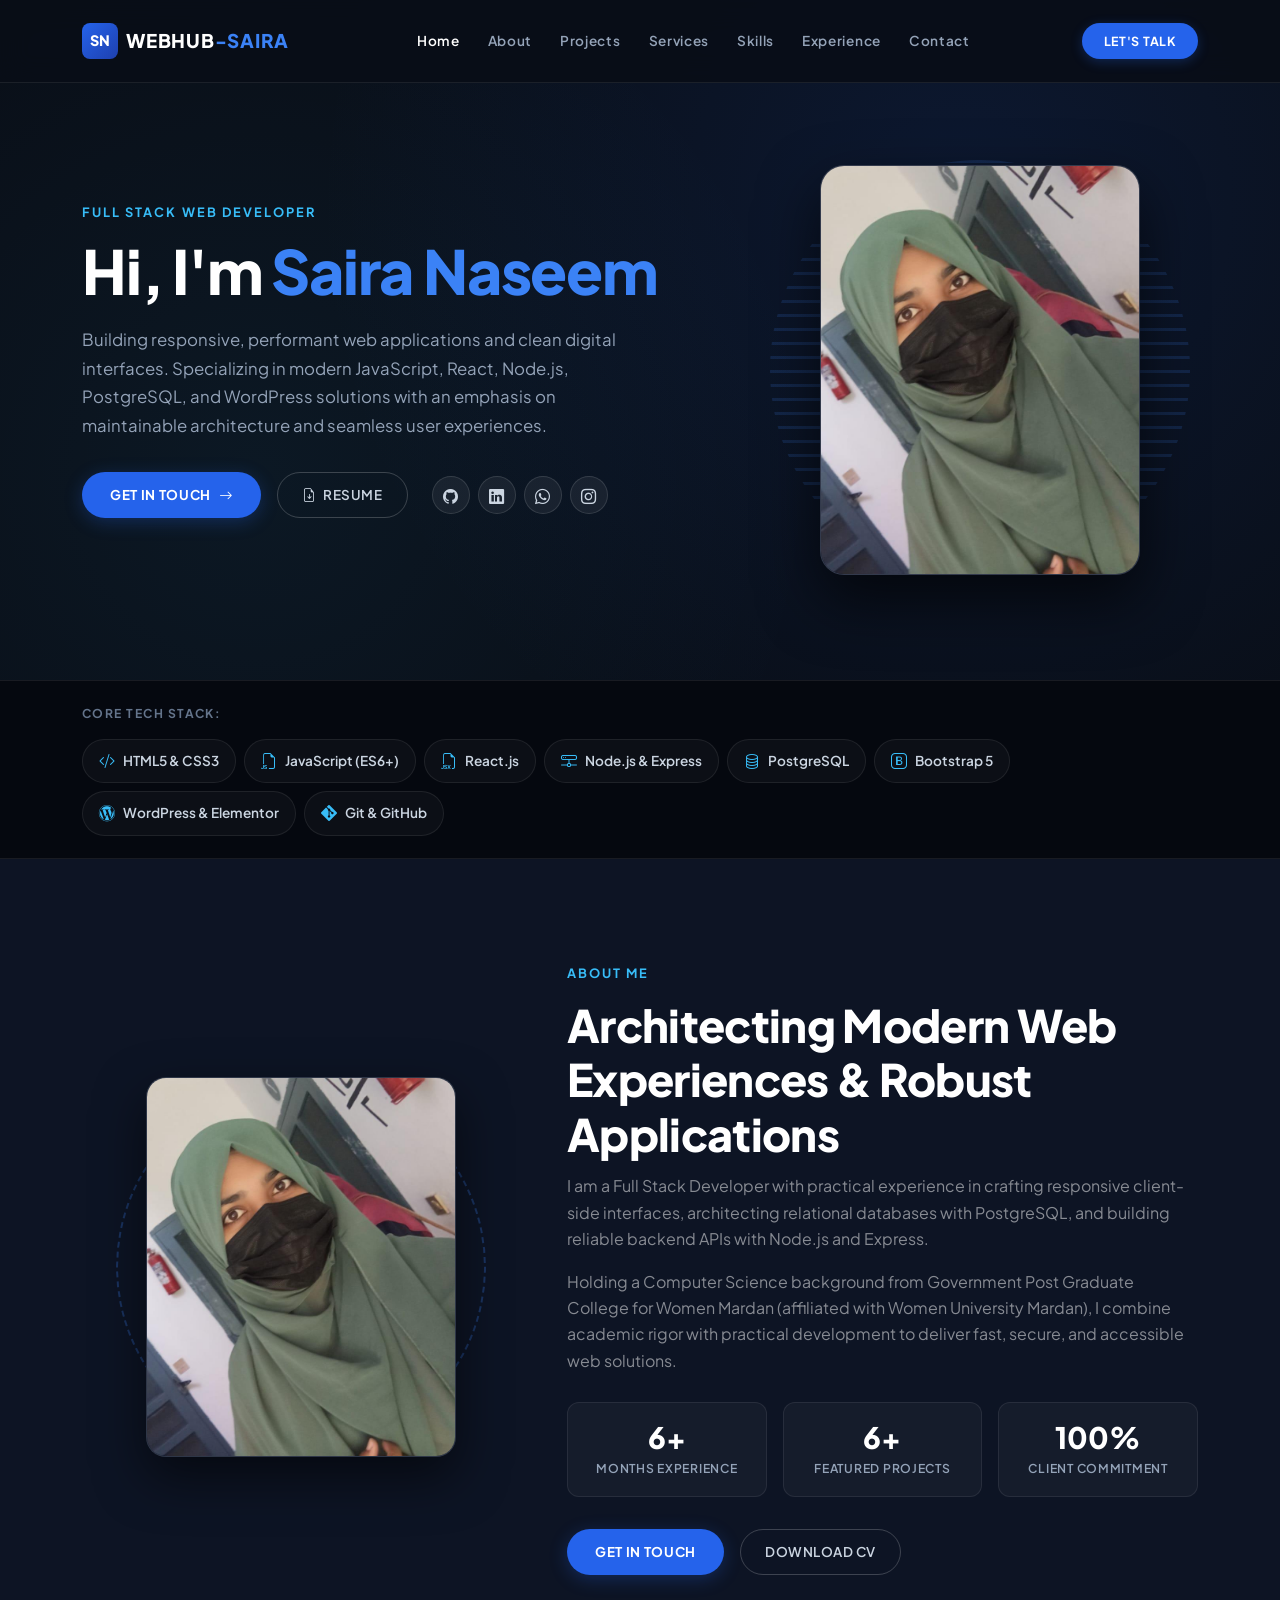
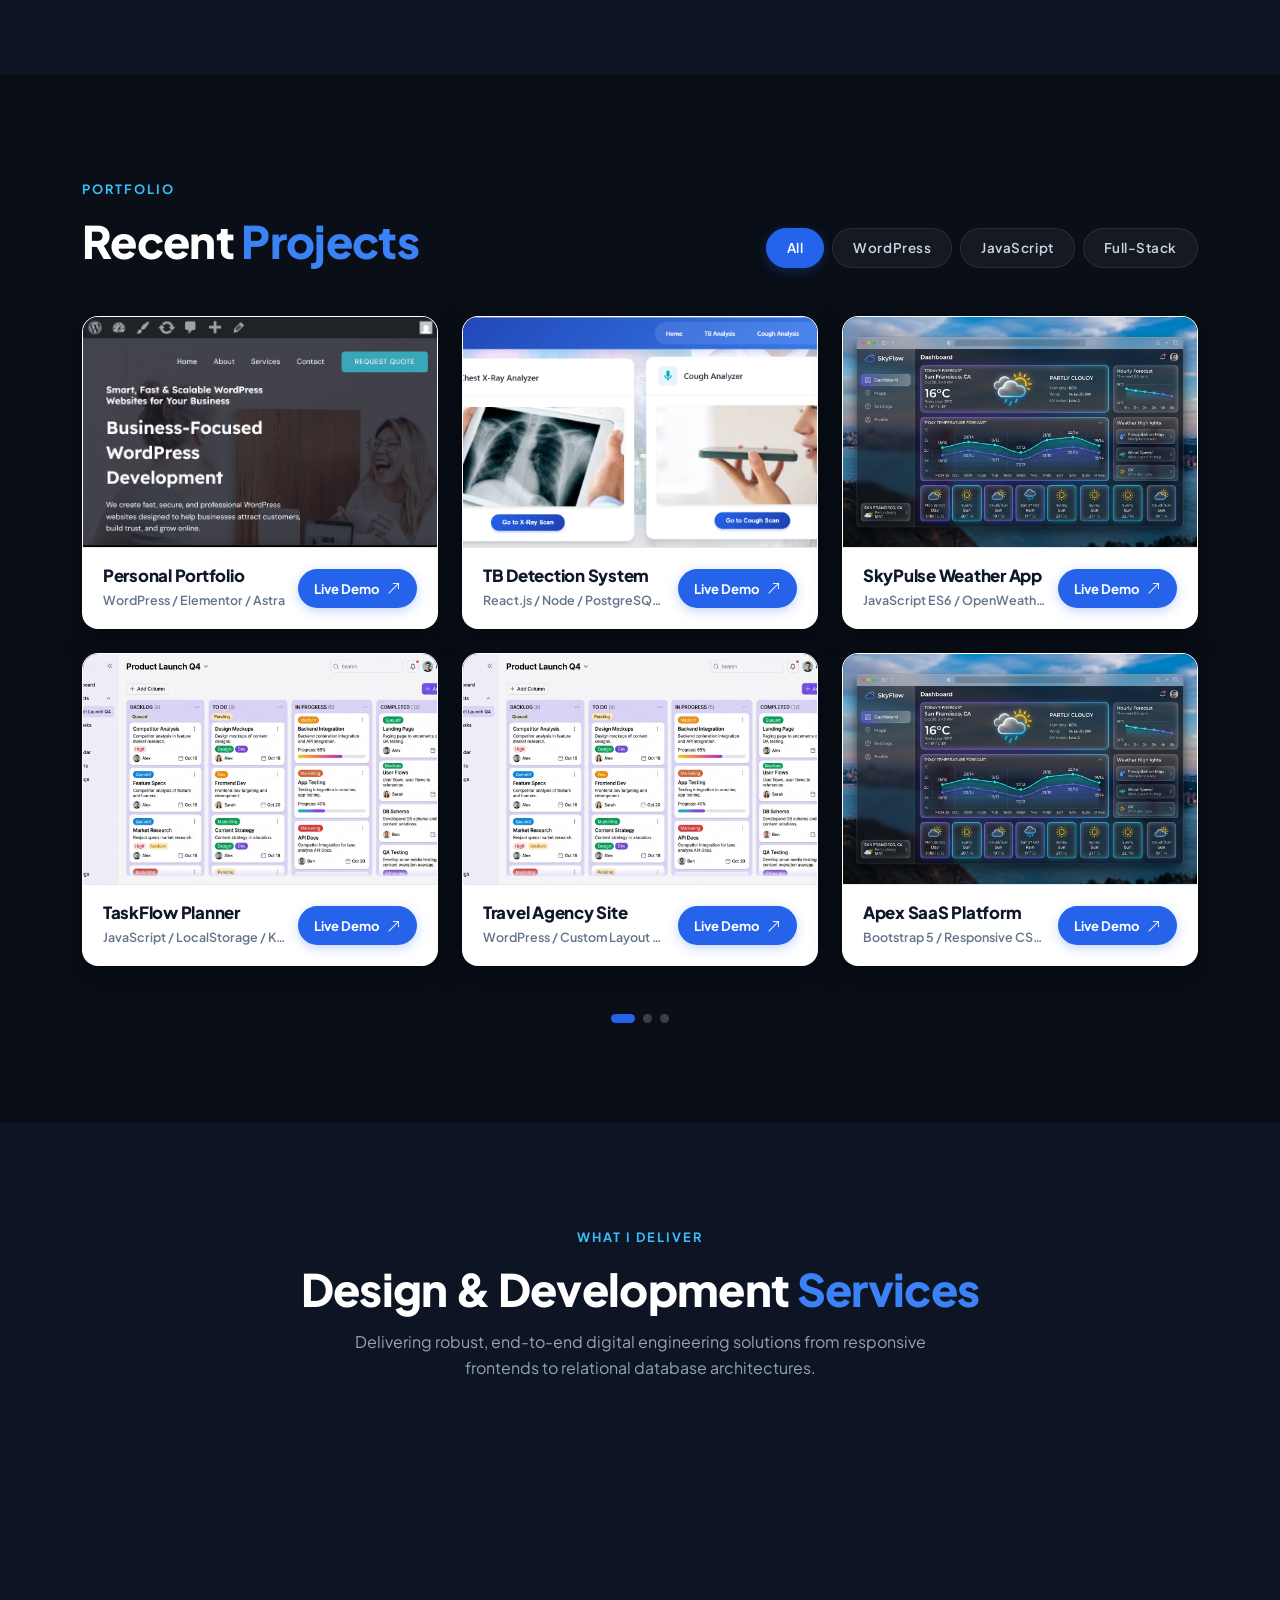
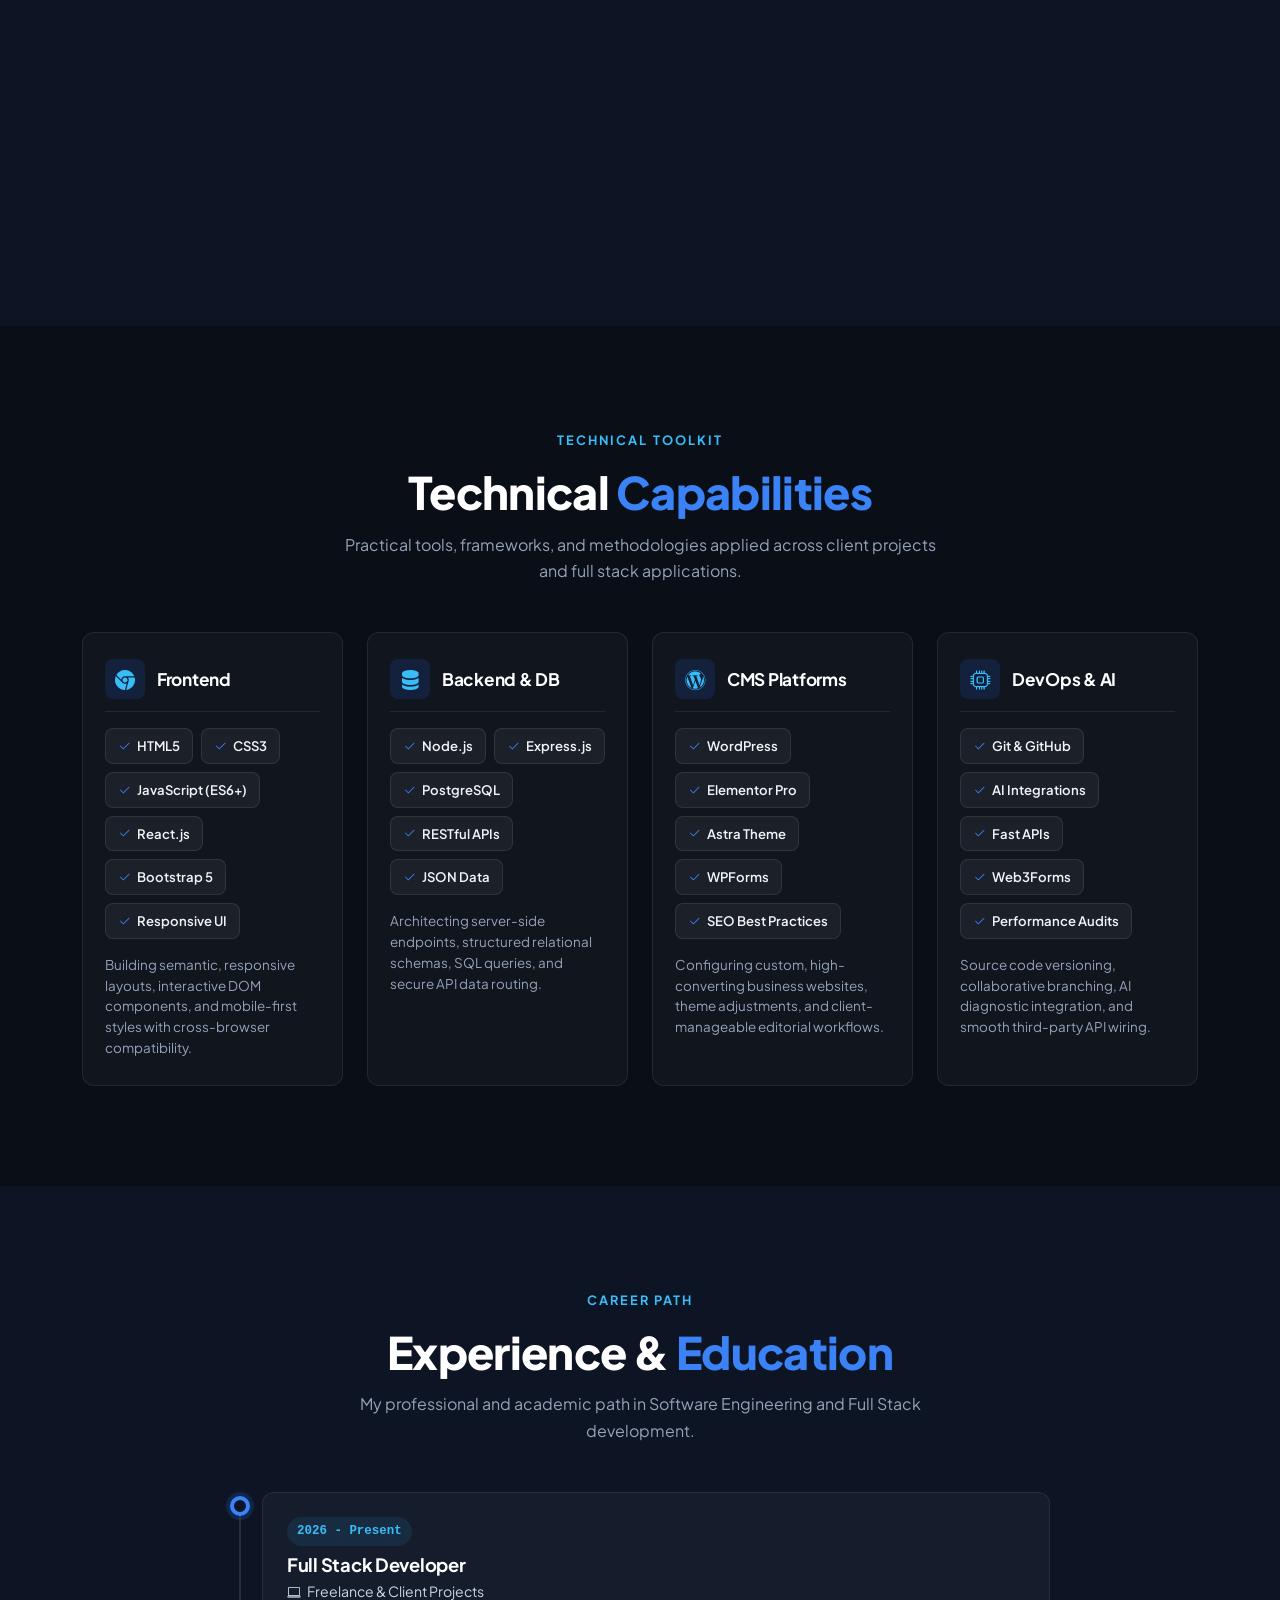
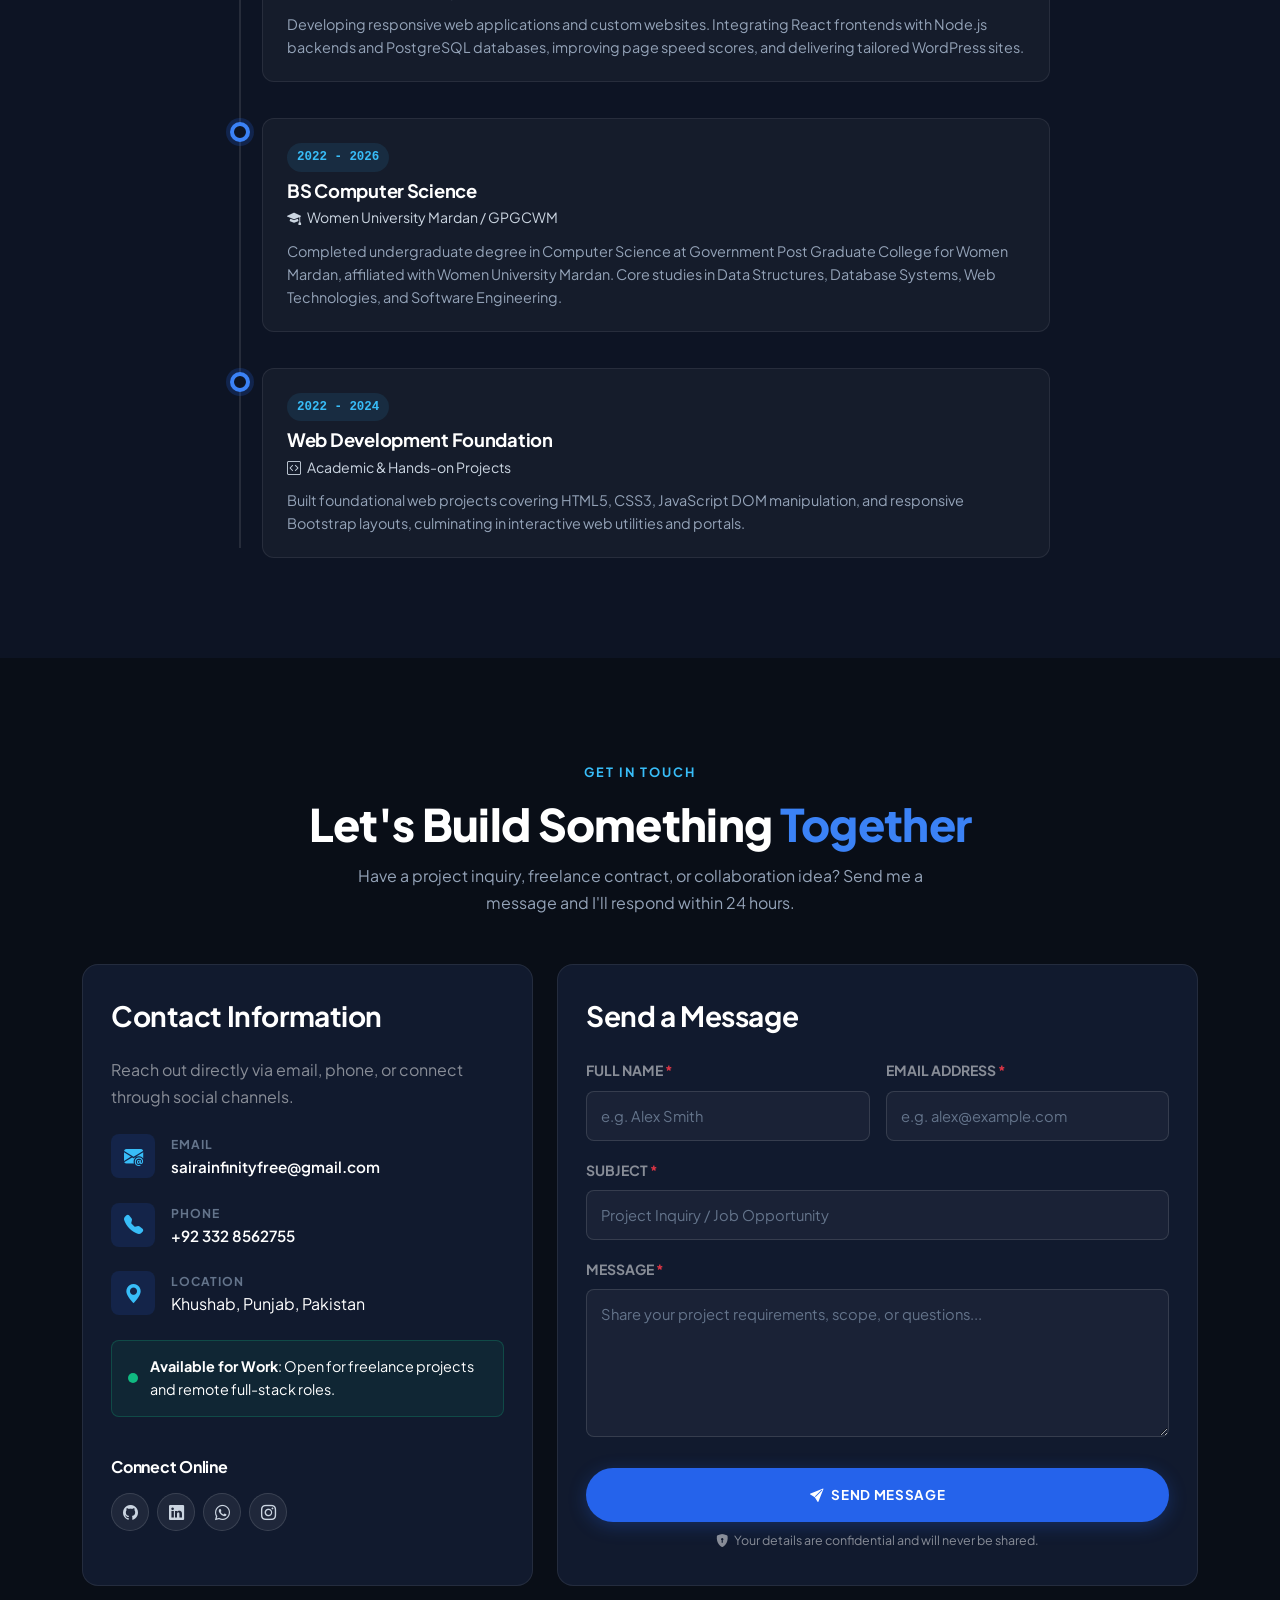
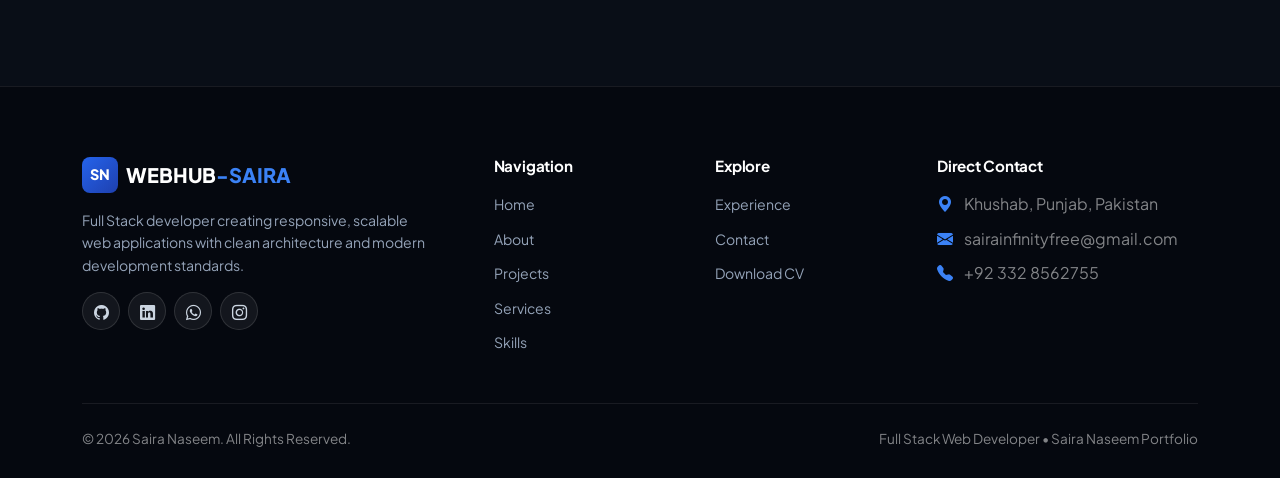
==== commit 19abe1fe: "Update image source for TB Detection project card" ====
--- a/index.html
+++ b/index.html
@@ -292,7 +292,7 @@
           <div class="col-md-6 col-lg-4 project-item" data-category="fullstack">
             <div class="project-card-editorial reveal-item delay-100">
               <div class="project-card-image-wrap" data-bs-toggle="modal" data-bs-target="#projectModal2" role="button" aria-label="Open TB Detection System Live Demo">
-                <img src="images/project-2.jpg" alt="TB Detection Diagnostic Portal" class="project-card-image" loading="lazy" referrerPolicy="no-referrer" />
+                <img src="images/Project 2.png" alt="TB Detection Diagnostic Portal" class="project-card-image" loading="lazy" referrerPolicy="no-referrer" />
                 <div class="project-card-image-overlay">
                   <span class="project-card-overlay-btn"><i class="bi bi-box-arrow-up-right"></i> Live Demo</span>
                 </div>
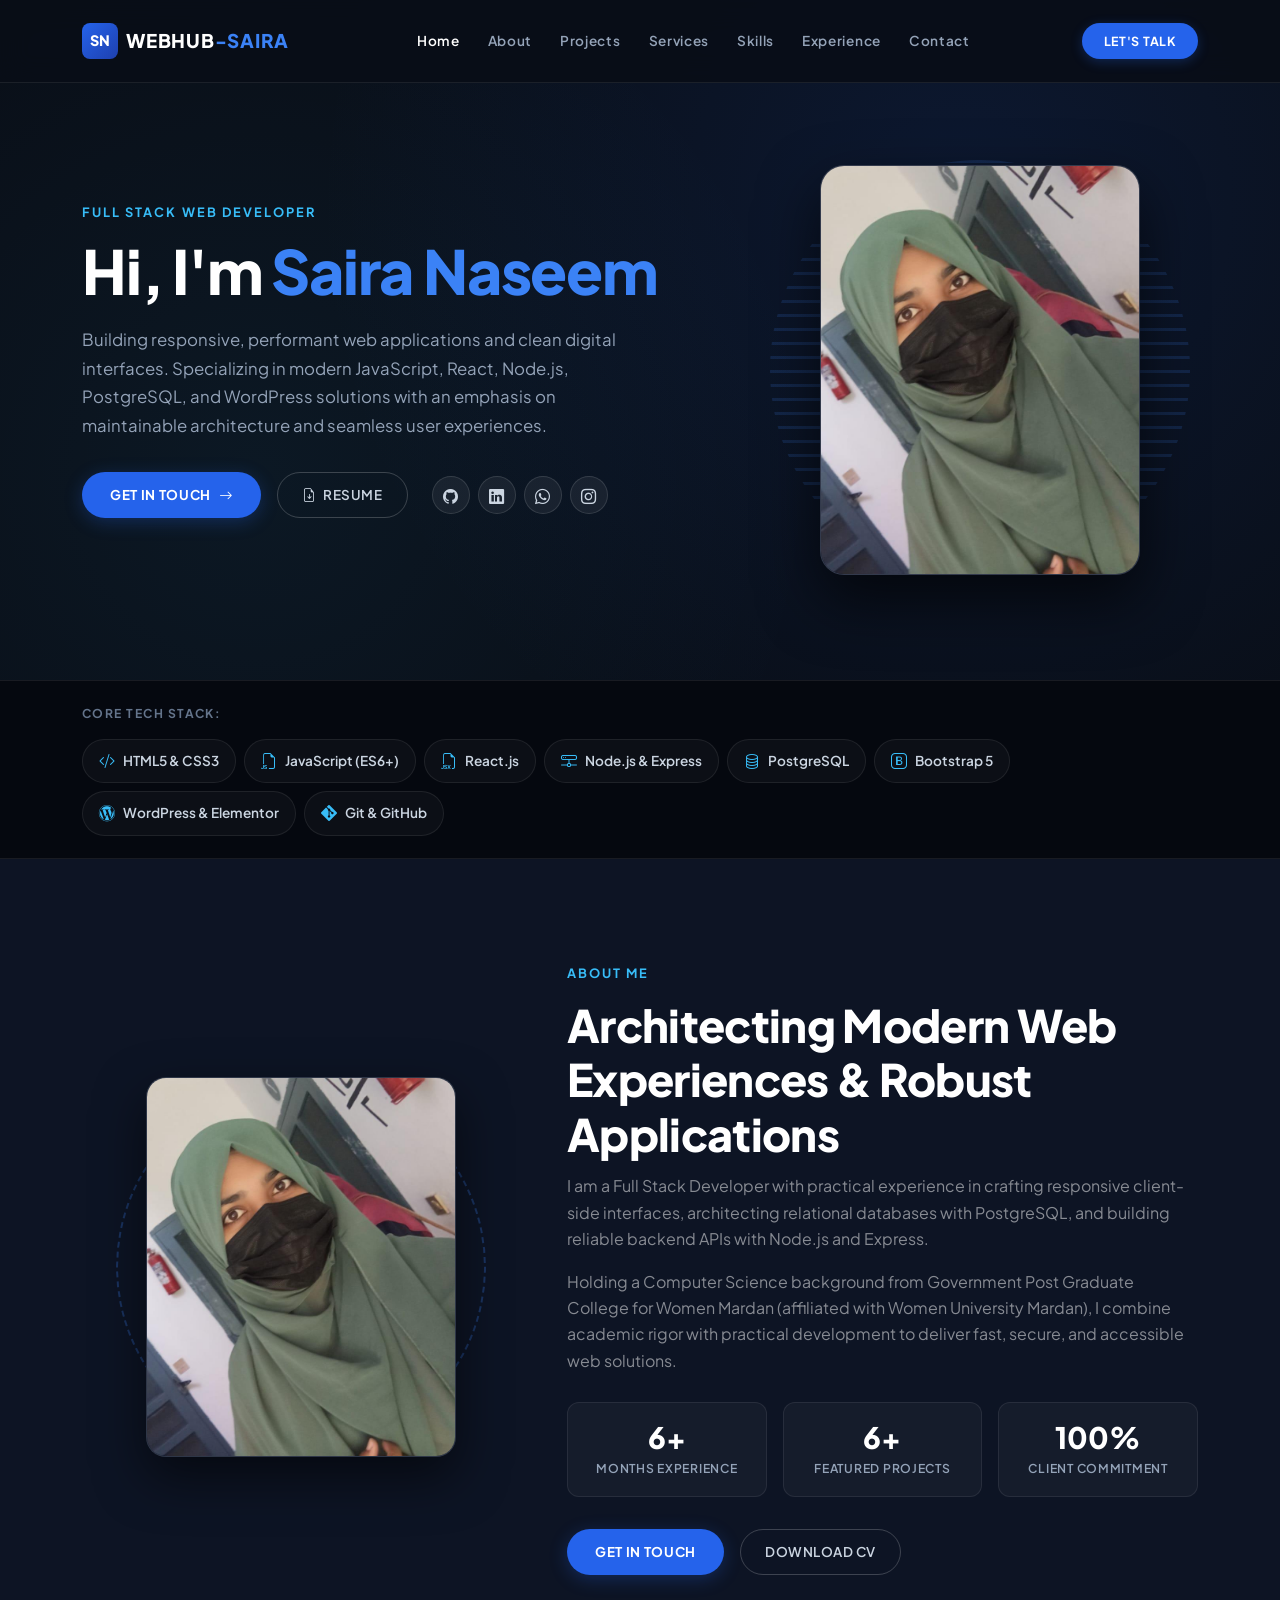
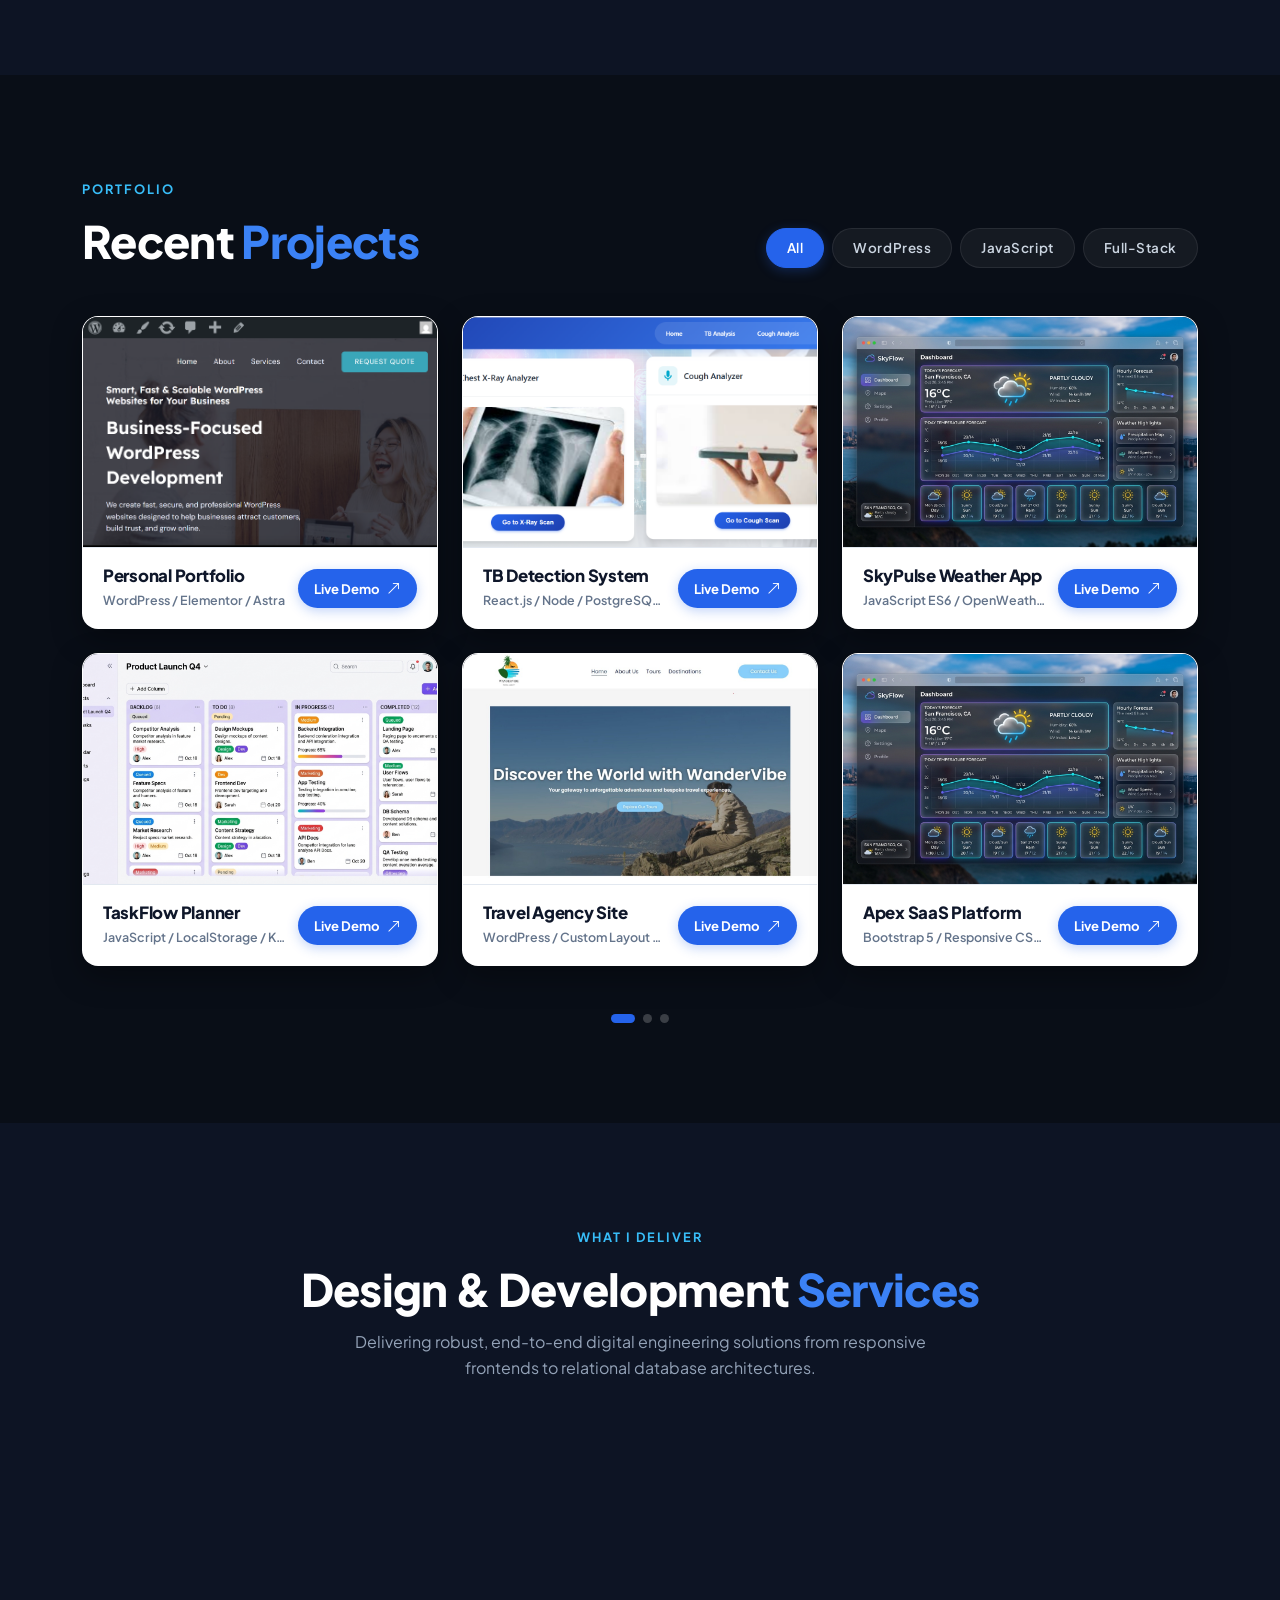
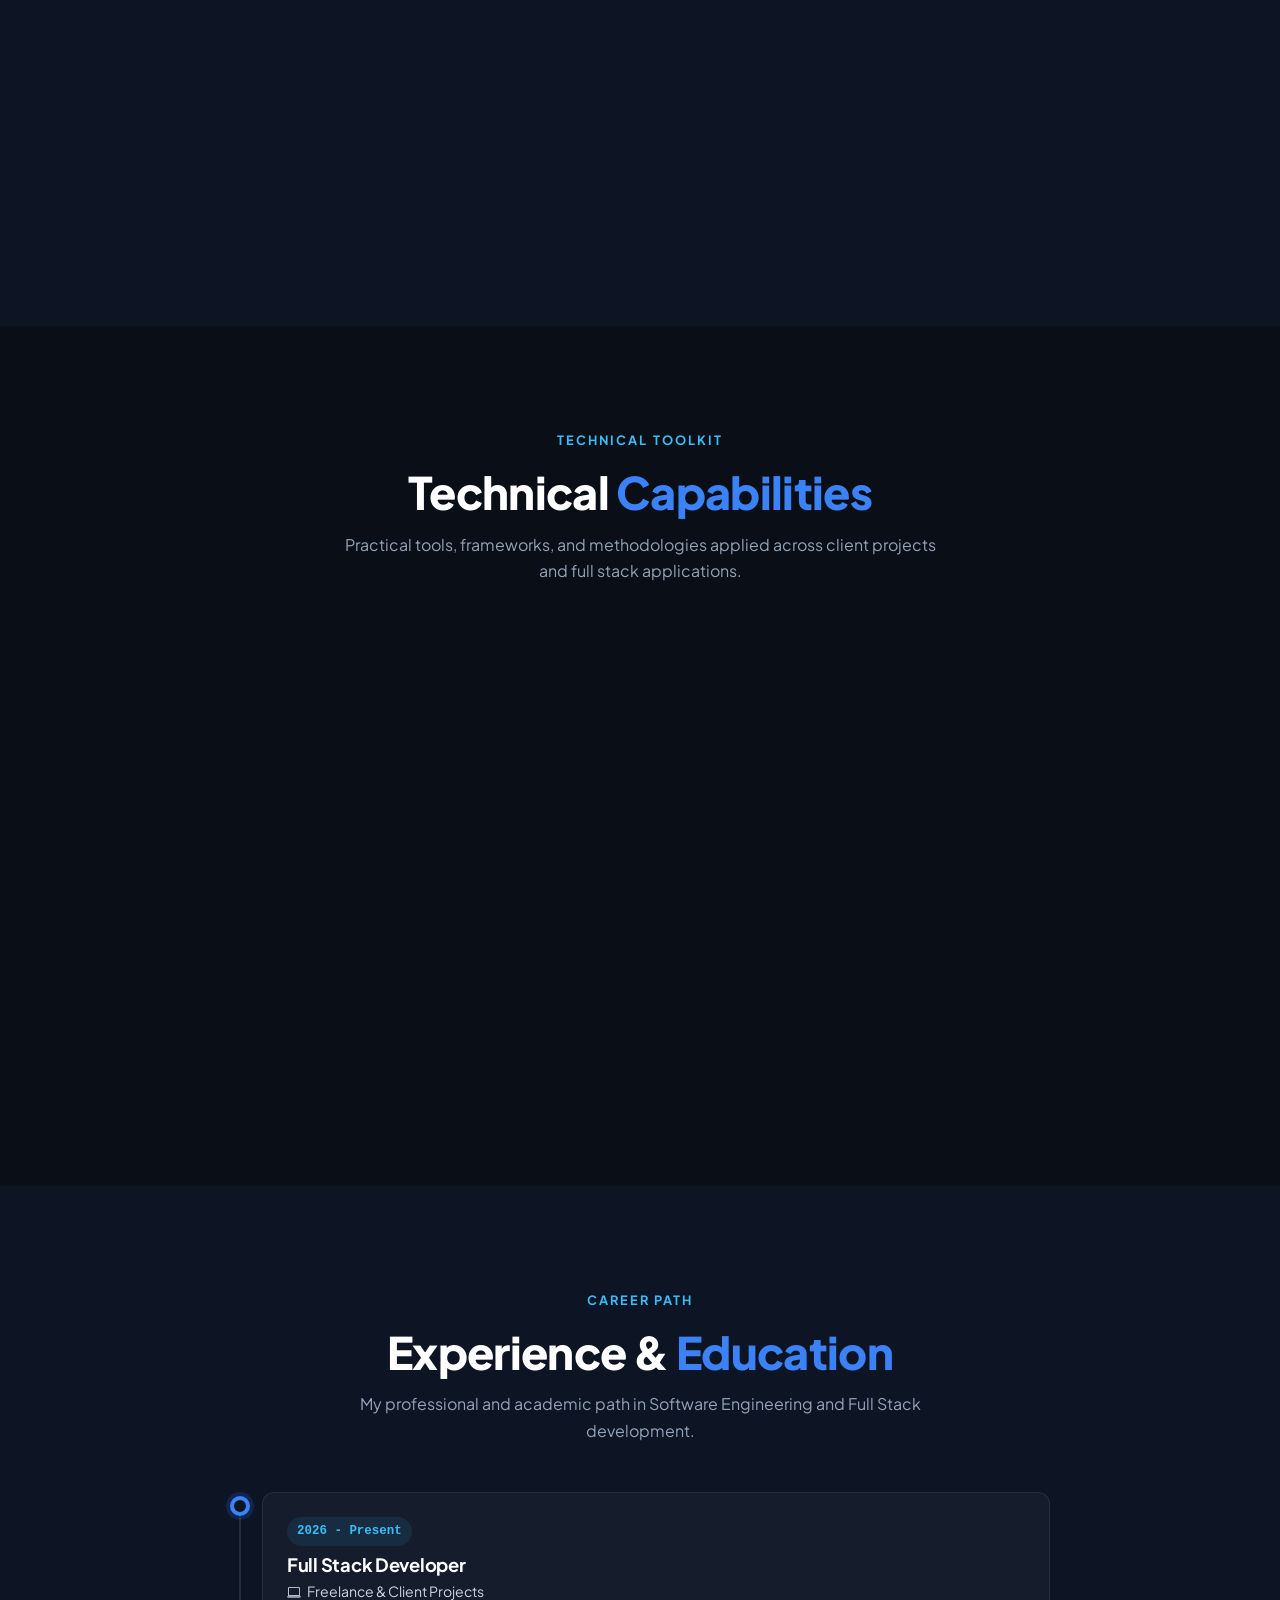
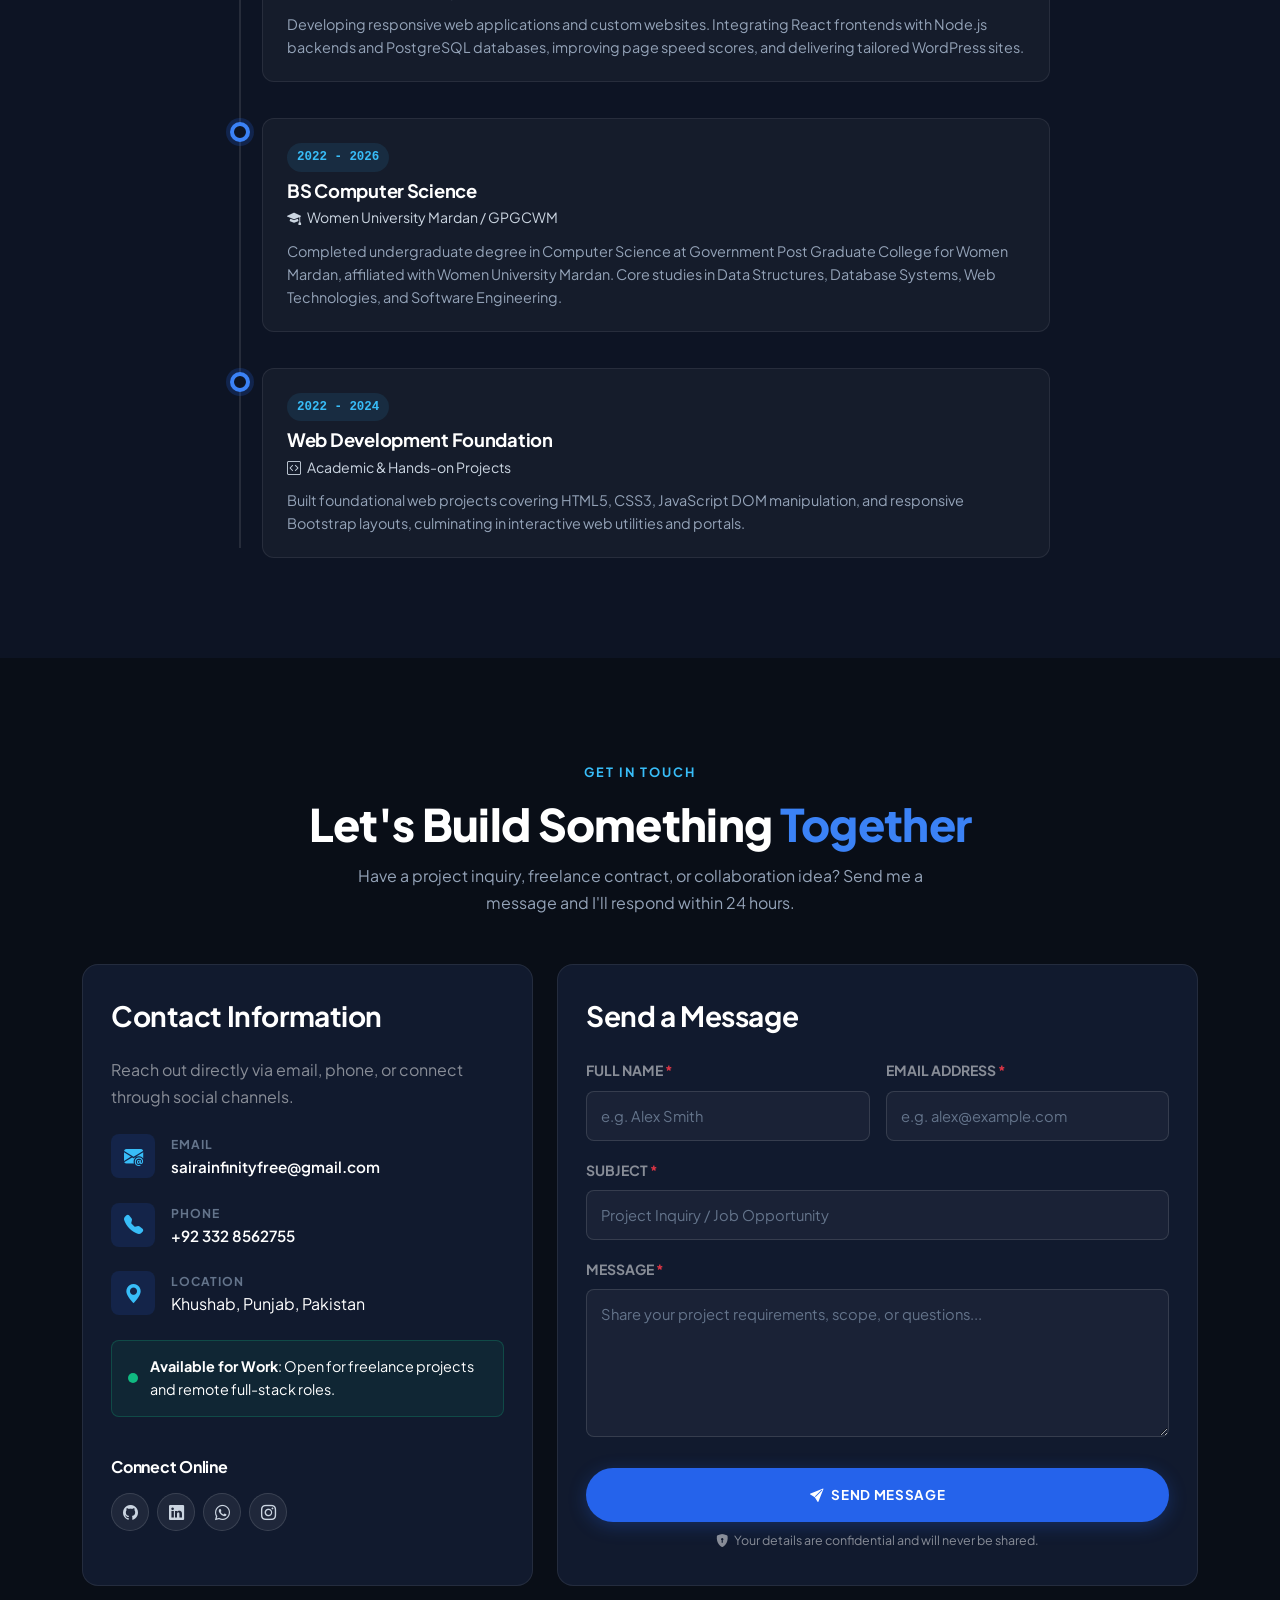
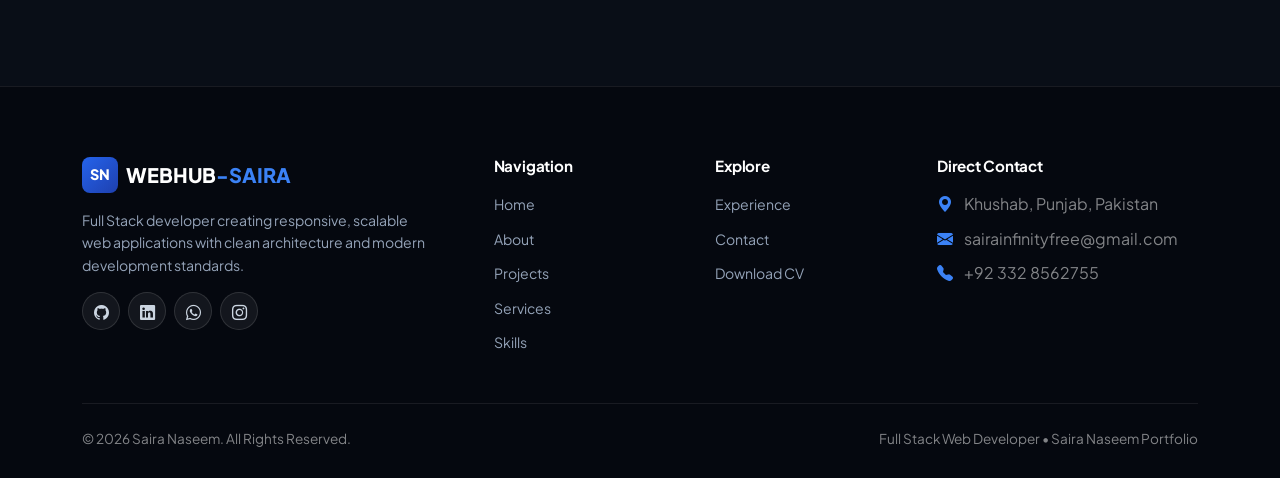
==== commit 85314e3c: "Update image source for Travel Agency project" ====
--- a/index.html
+++ b/index.html
@@ -358,7 +358,7 @@
           <div class="col-md-6 col-lg-4 project-item" data-category="wordpress">
             <div class="project-card-editorial reveal-item delay-100">
               <div class="project-card-image-wrap" data-bs-toggle="modal" data-bs-target="#projectModal5" role="button" aria-label="Open Travel Agency Site Live Demo">
-                <img src="images/project-4.jpg" alt="Travel Agency Website Showcase" class="project-card-image" loading="lazy" referrerPolicy="no-referrer" />
+                <img src="images/project 4.jpeg" alt="Travel Agency Website Showcase" class="project-card-image" loading="lazy" referrerPolicy="no-referrer" />
                 <div class="project-card-image-overlay">
                   <span class="project-card-overlay-btn"><i class="bi bi-box-arrow-up-right"></i> Live Demo</span>
                 </div>
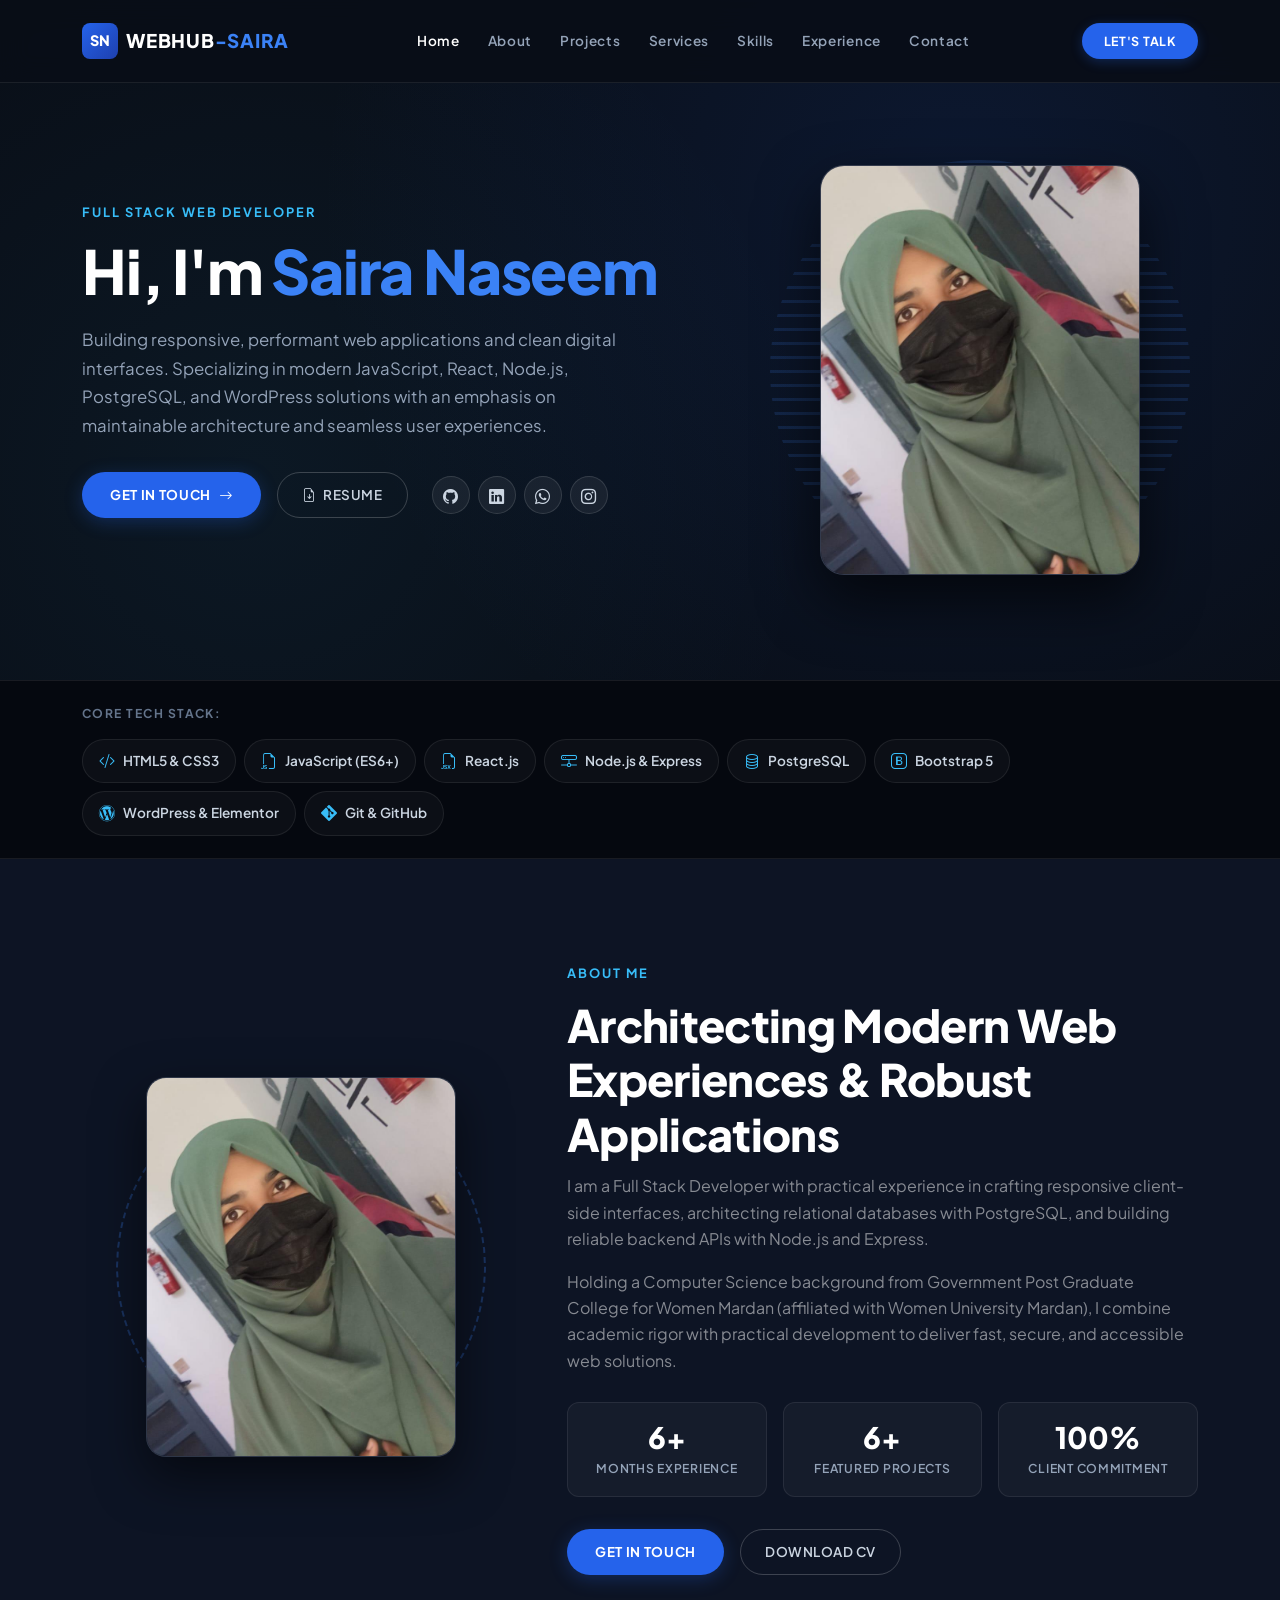
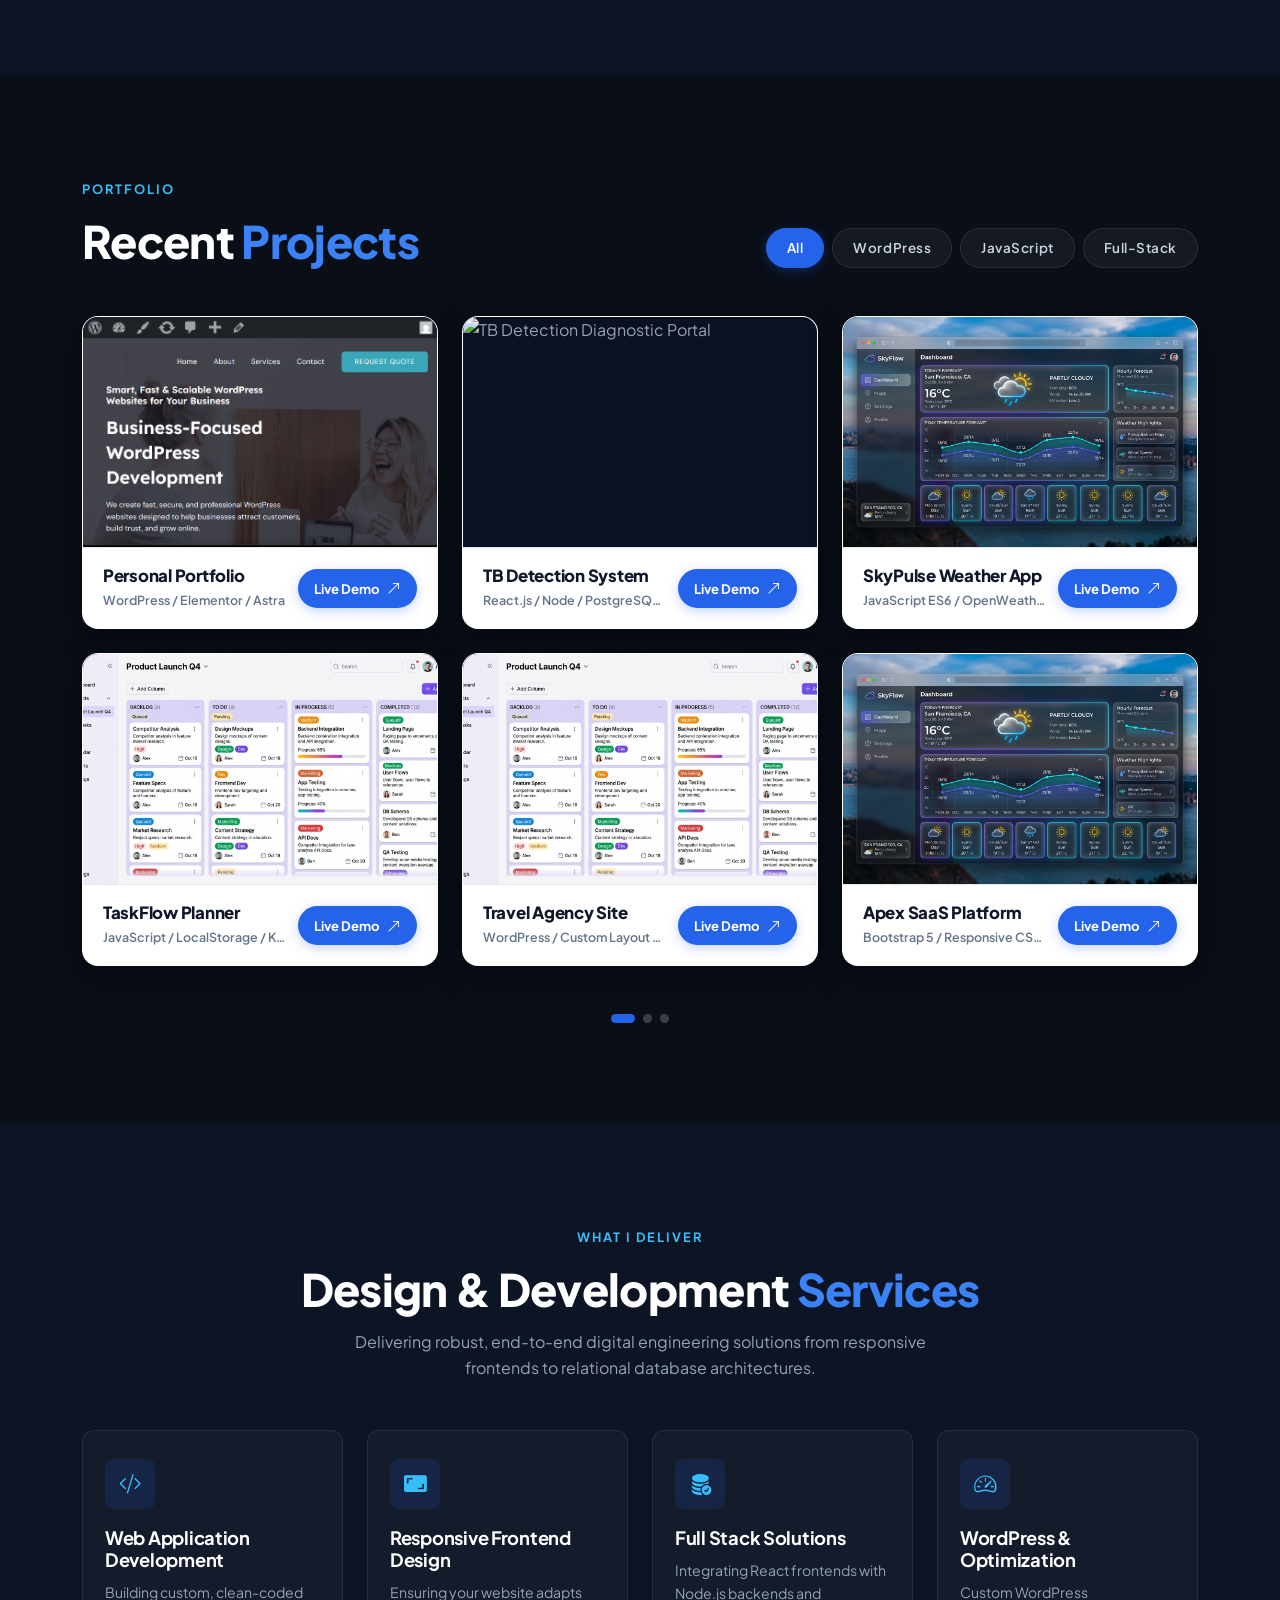
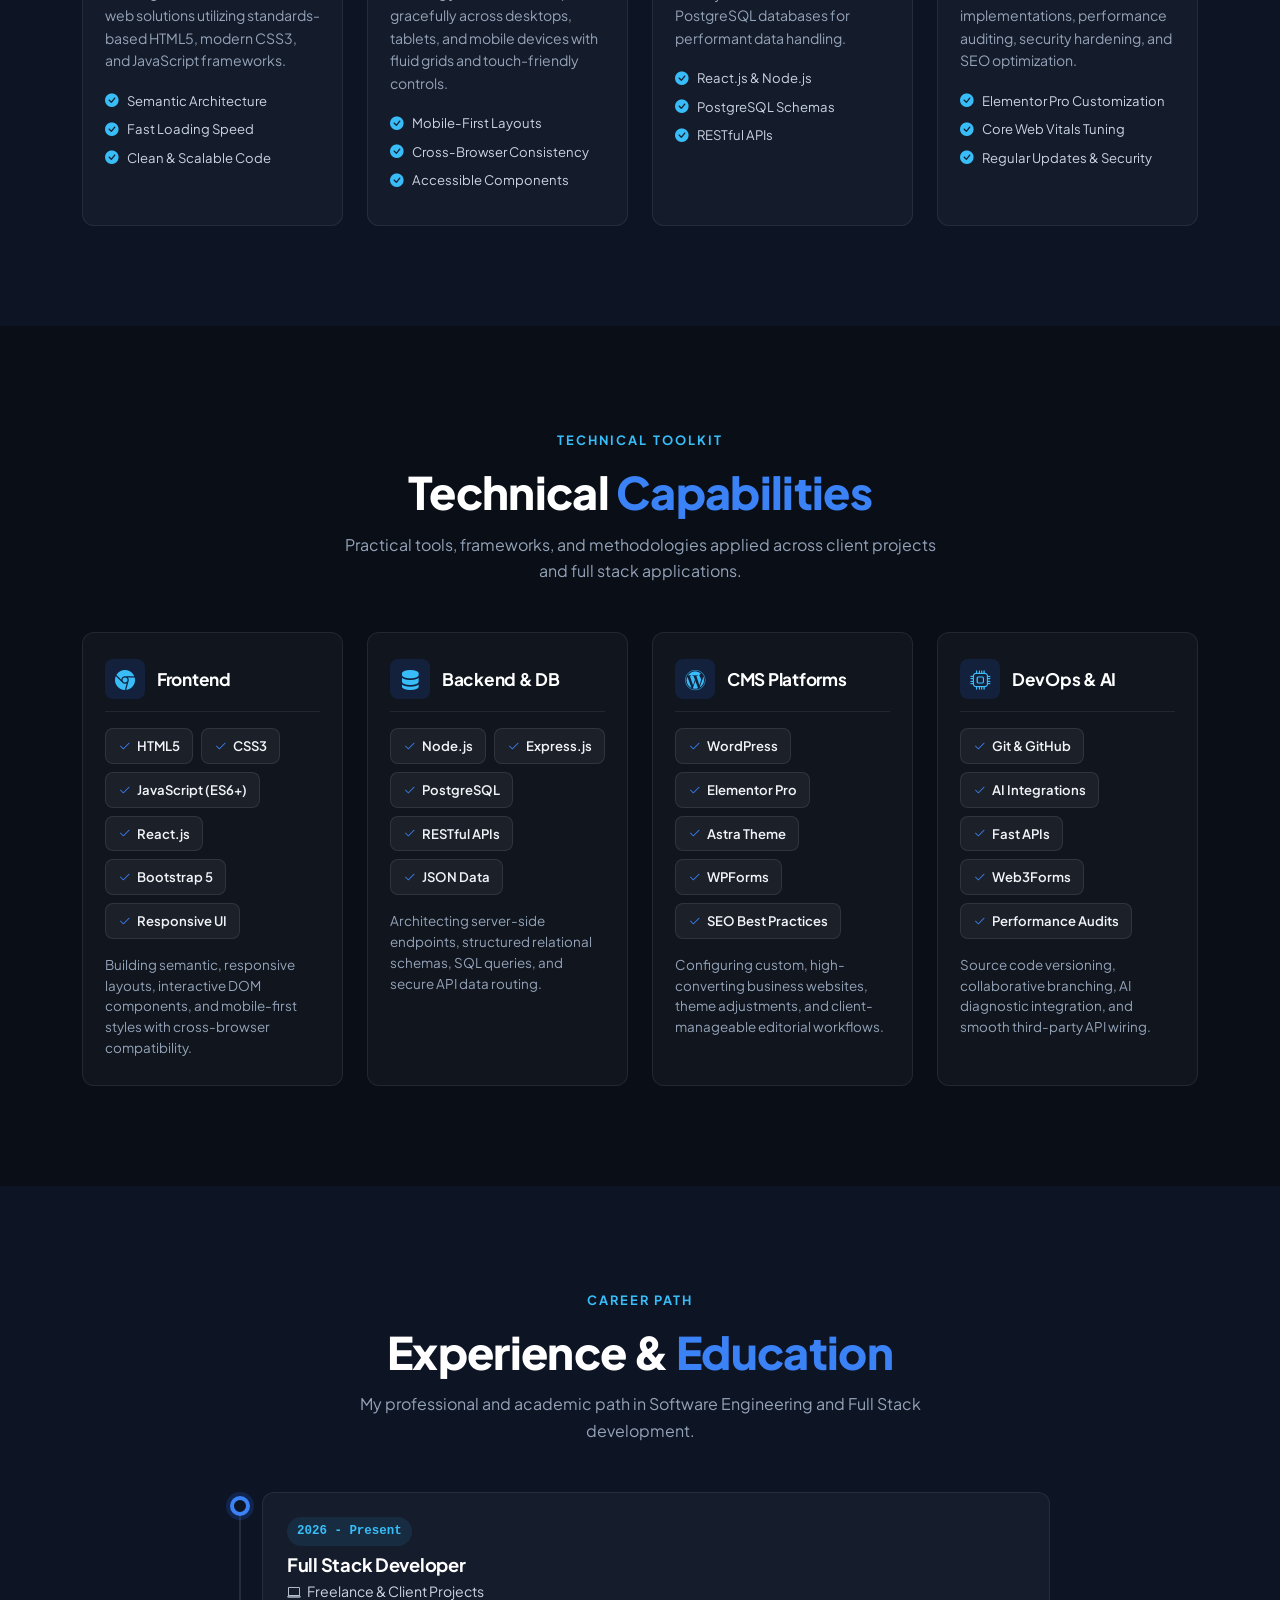
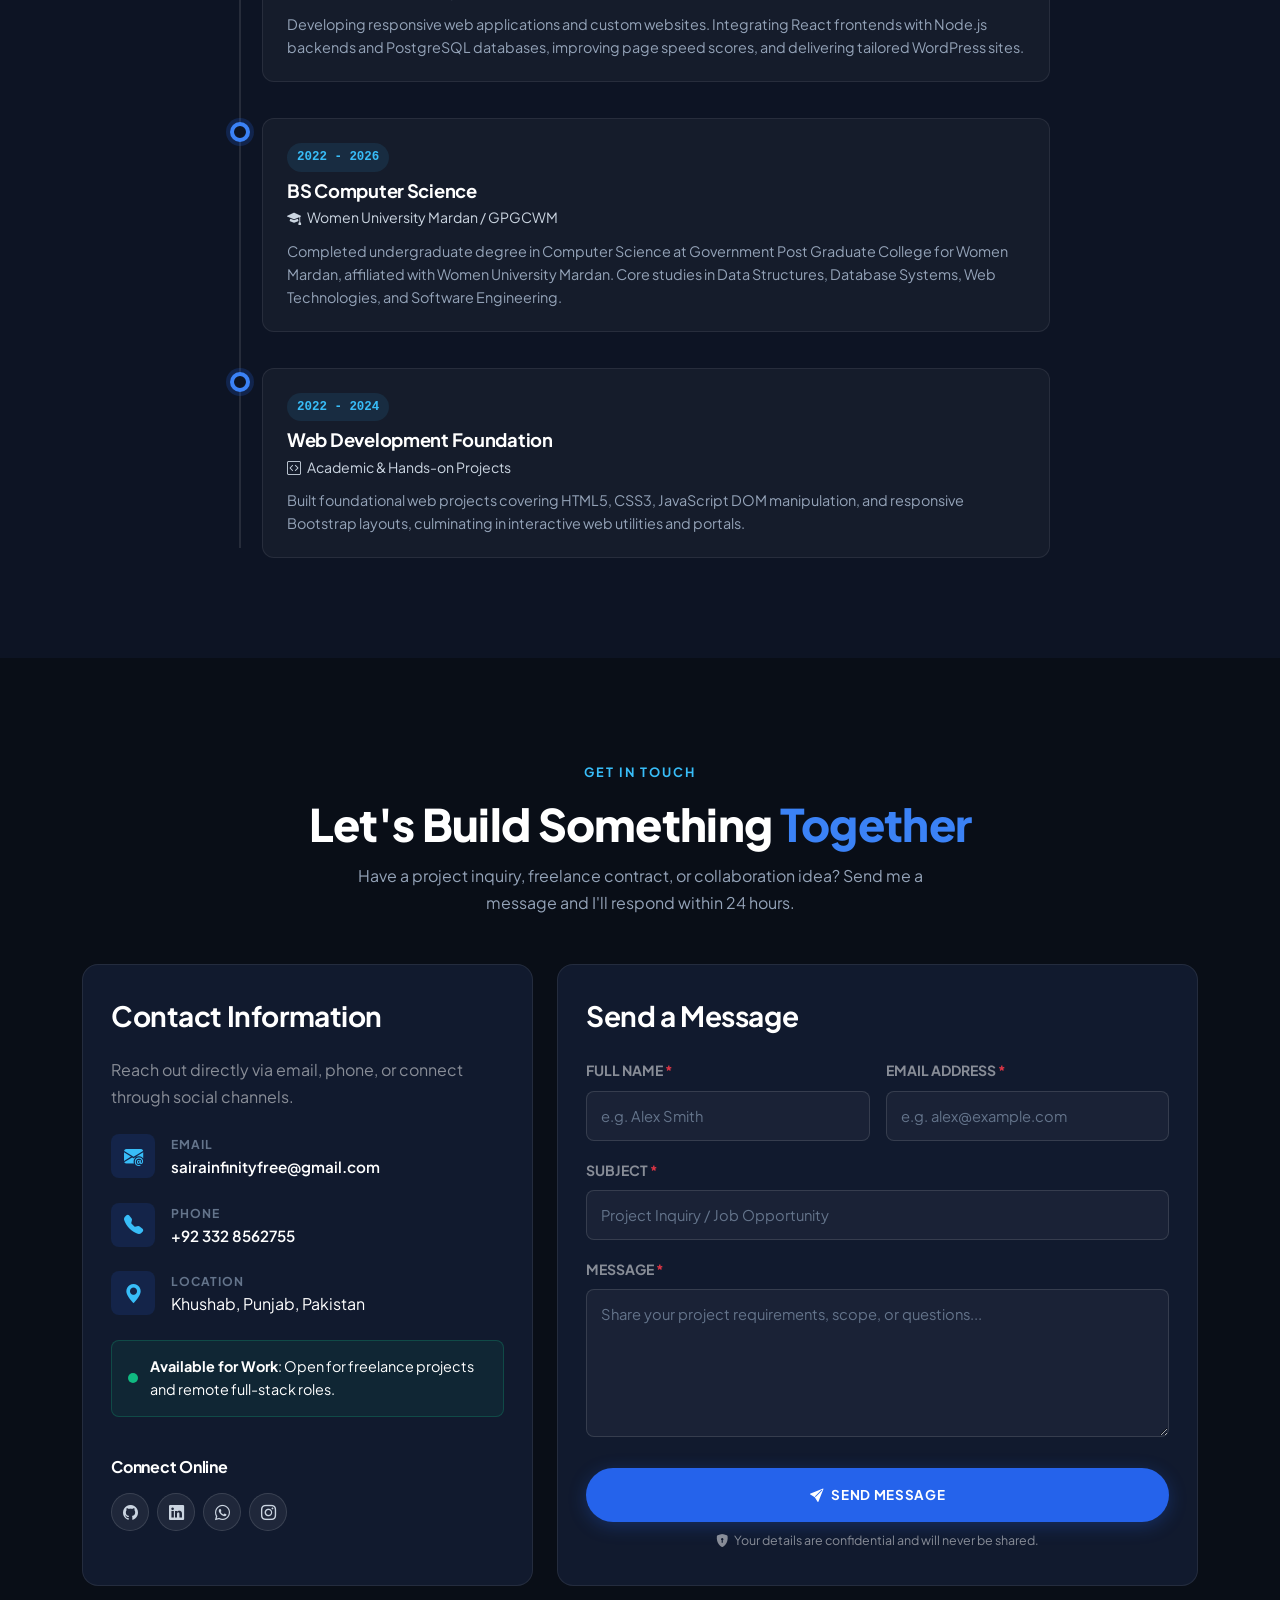
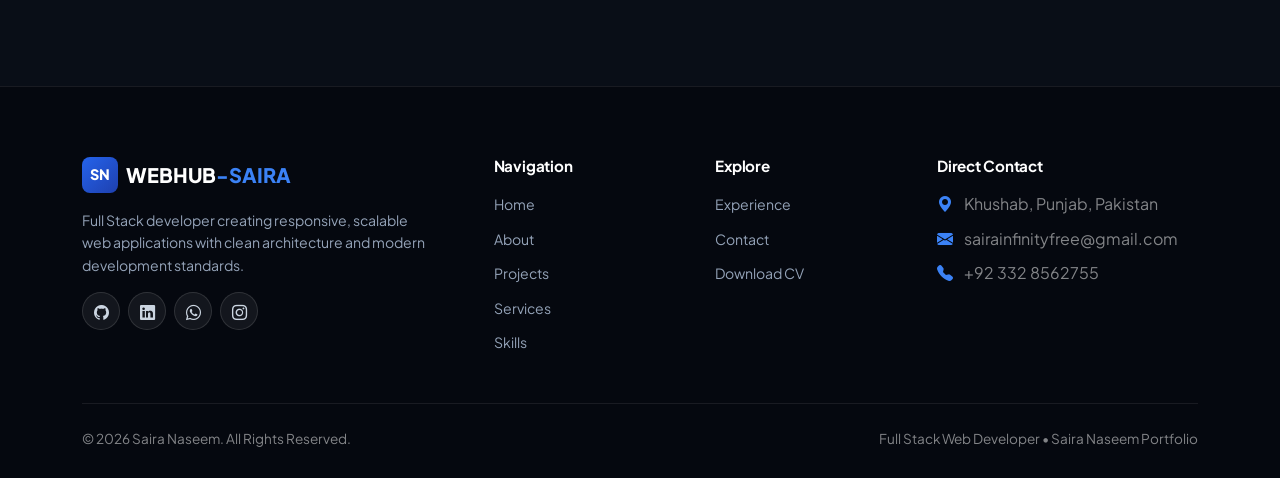
==== commit f12af0f7: "new" ====
--- a/index.html
+++ b/index.html
@@ -6,8 +6,8 @@
   <meta name="theme-color" content="#090e17" />
   
   <!-- SEO & Social Metadata -->
-  <title>Saira Naseem | Full Stack Web Developer &amp; UI Designer</title>
-  <meta name="title" content="Saira Naseem | Full Stack Web Developer &amp; UI Designer" />
+  <title>Saira Naseem | Full Stack Web Developer </title>
+  <meta name="title" content="Saira Naseem | Full Stack Web Developer" />
   <meta name="description" content="Portfolio of Saira Naseem, a Full Stack Developer specializing in React, Node.js, PostgreSQL, Bootstrap 5, and custom WordPress solutions." />
   <meta name="keywords" content="Saira Naseem, full stack developer, web developer portfolio, React, Node.js, PostgreSQL, WordPress, Bootstrap 5, JavaScript" />
   <meta name="author" content="Saira Naseem" />
@@ -292,7 +292,7 @@
           <div class="col-md-6 col-lg-4 project-item" data-category="fullstack">
             <div class="project-card-editorial reveal-item delay-100">
               <div class="project-card-image-wrap" data-bs-toggle="modal" data-bs-target="#projectModal2" role="button" aria-label="Open TB Detection System Live Demo">
-                <img src="images/Project 2.png" alt="TB Detection Diagnostic Portal" class="project-card-image" loading="lazy" referrerPolicy="no-referrer" />
+                <img src="images/project-2.jpg" alt="TB Detection Diagnostic Portal" class="project-card-image" loading="lazy" referrerPolicy="no-referrer" />
                 <div class="project-card-image-overlay">
                   <span class="project-card-overlay-btn"><i class="bi bi-box-arrow-up-right"></i> Live Demo</span>
                 </div>
@@ -358,7 +358,7 @@
           <div class="col-md-6 col-lg-4 project-item" data-category="wordpress">
             <div class="project-card-editorial reveal-item delay-100">
               <div class="project-card-image-wrap" data-bs-toggle="modal" data-bs-target="#projectModal5" role="button" aria-label="Open Travel Agency Site Live Demo">
-                <img src="images/project 4.jpeg" alt="Travel Agency Website Showcase" class="project-card-image" loading="lazy" referrerPolicy="no-referrer" />
+                <img src="images/project-4.jpg" alt="Travel Agency Website Showcase" class="project-card-image" loading="lazy" referrerPolicy="no-referrer" />
                 <div class="project-card-image-overlay">
                   <span class="project-card-overlay-btn"><i class="bi bi-box-arrow-up-right"></i> Live Demo</span>
                 </div>
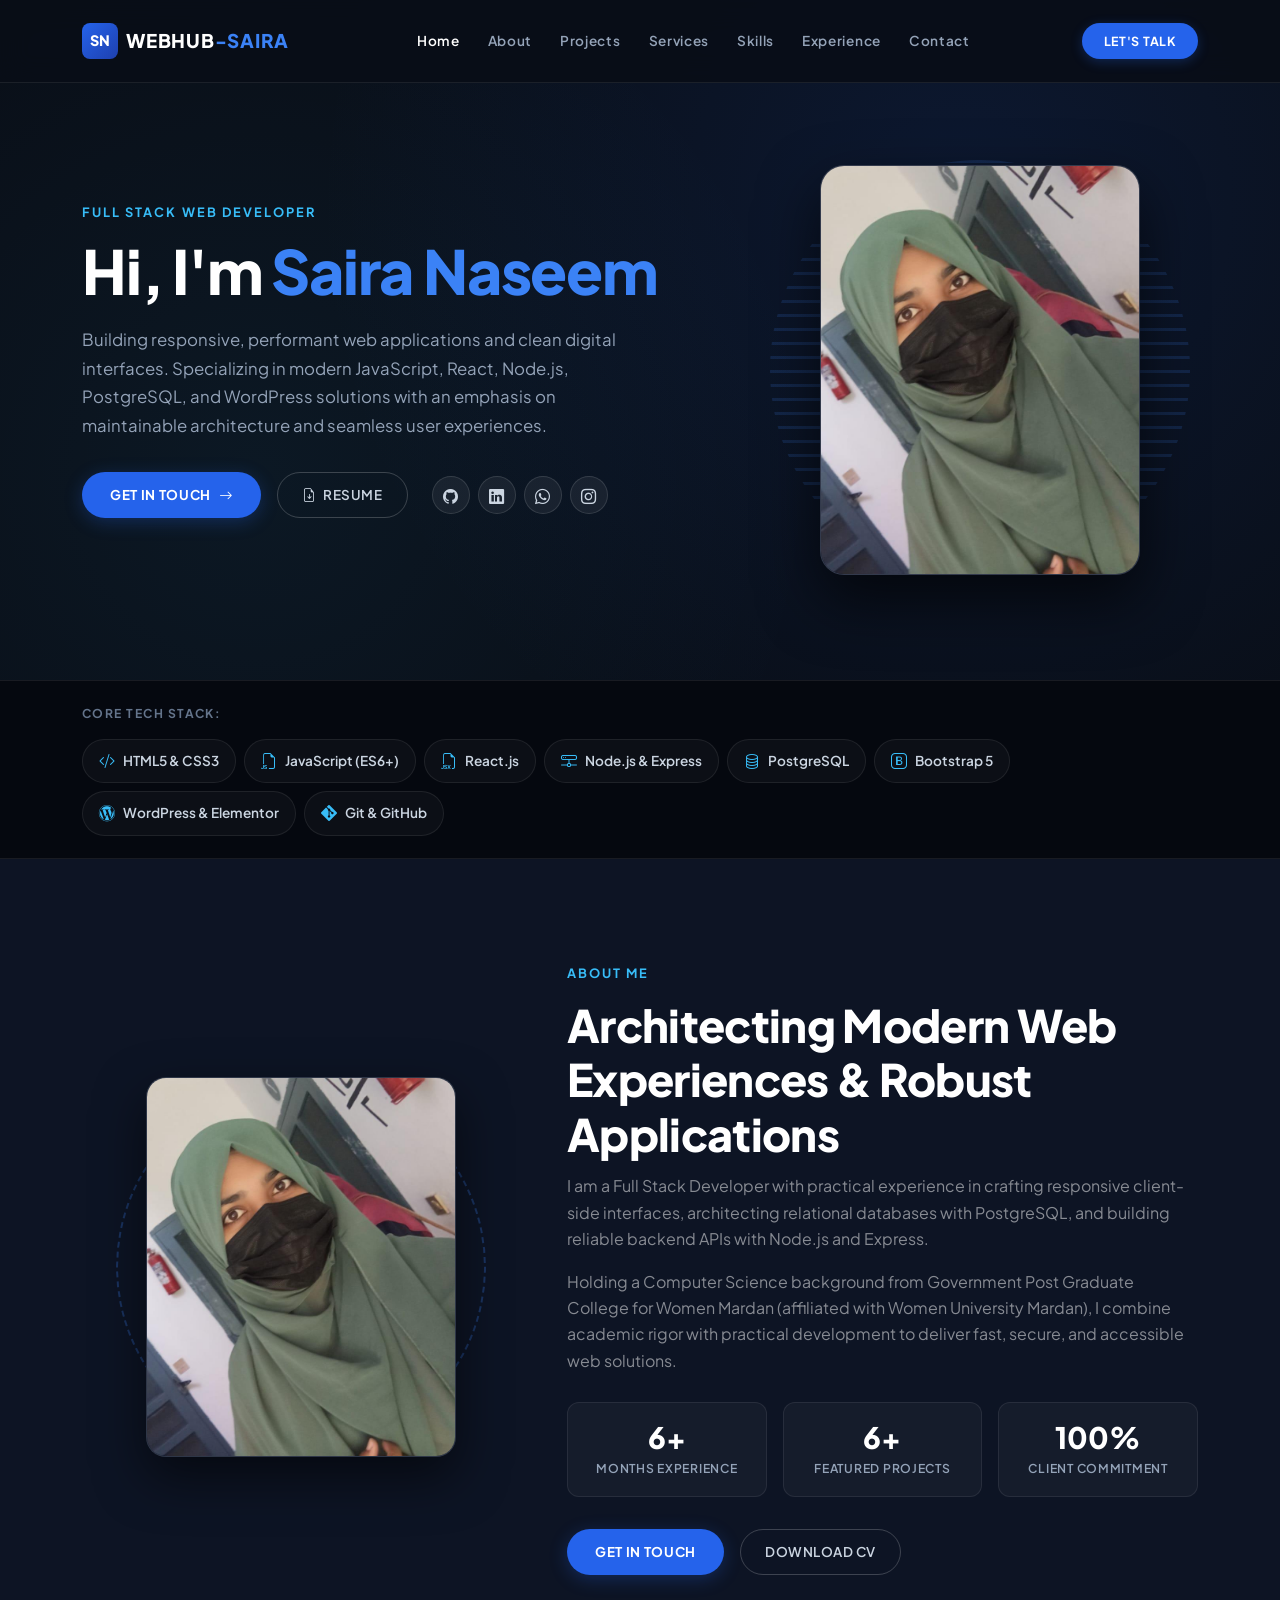
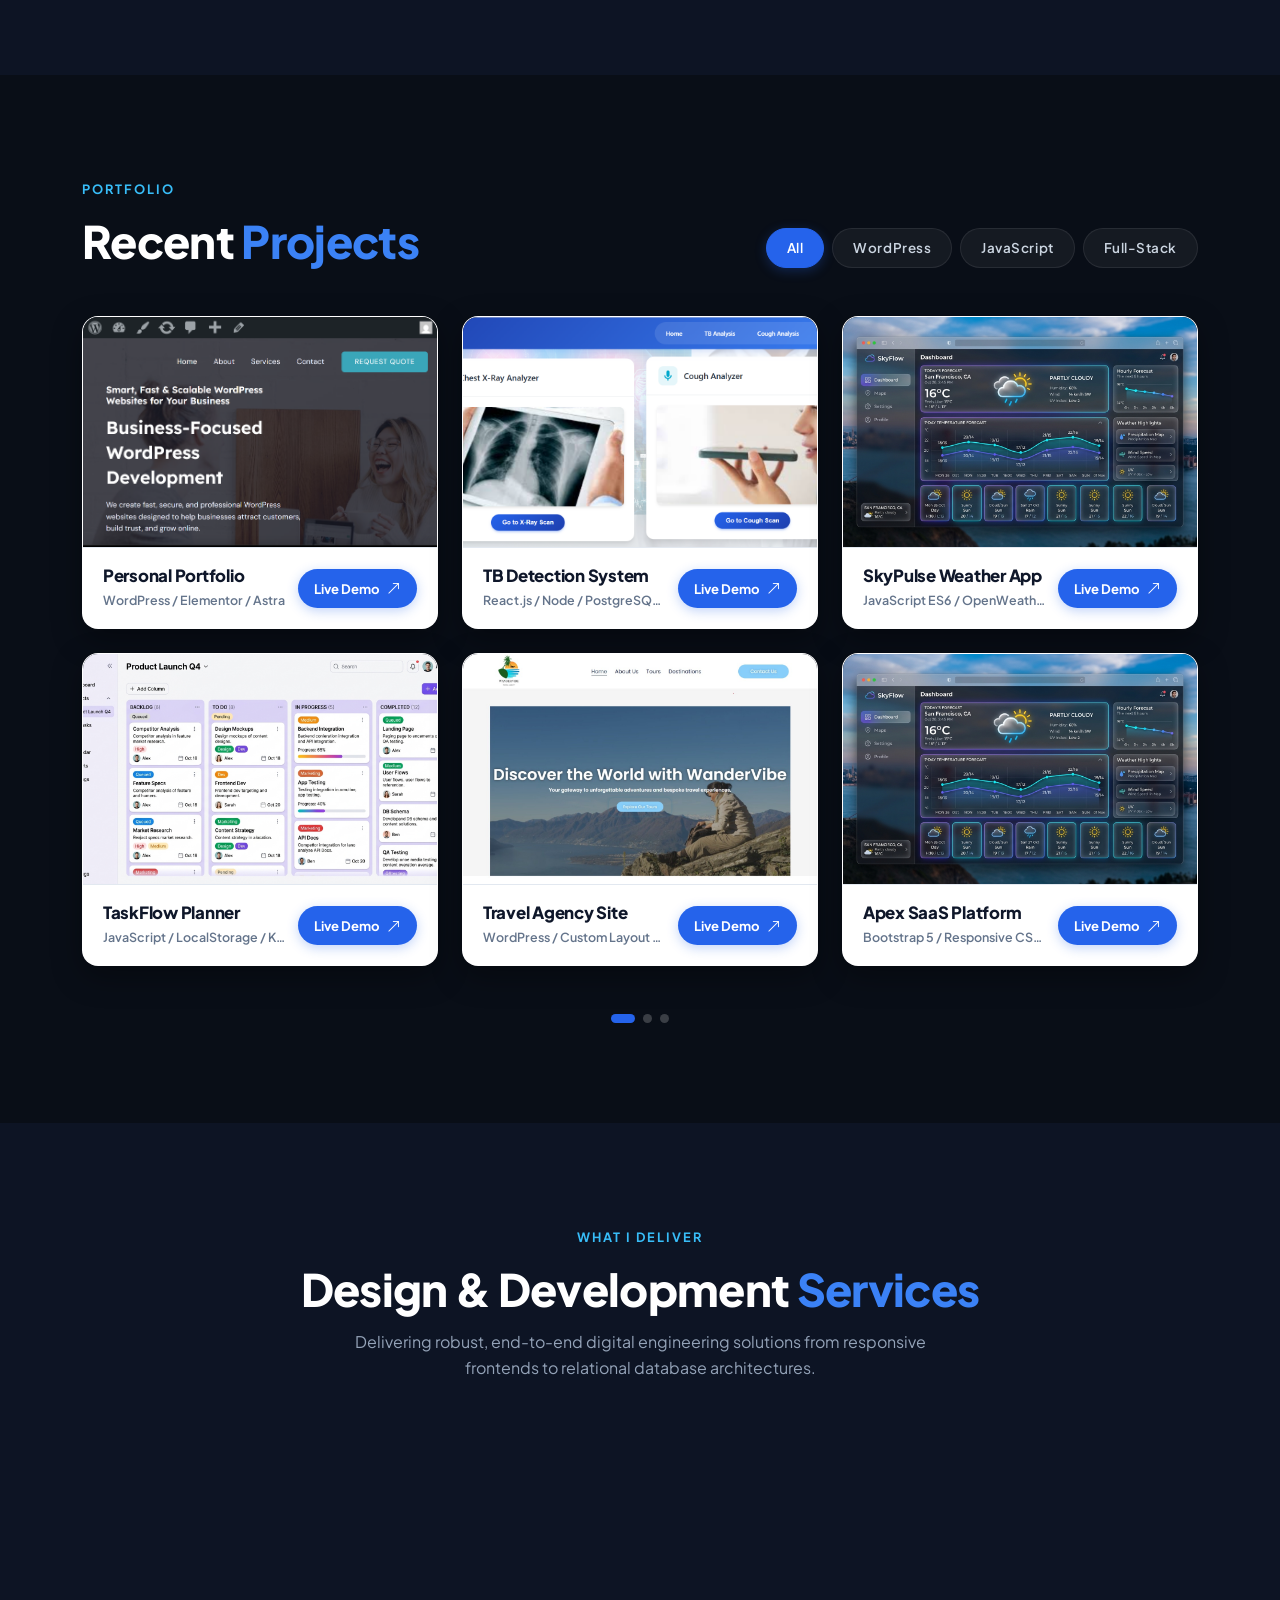
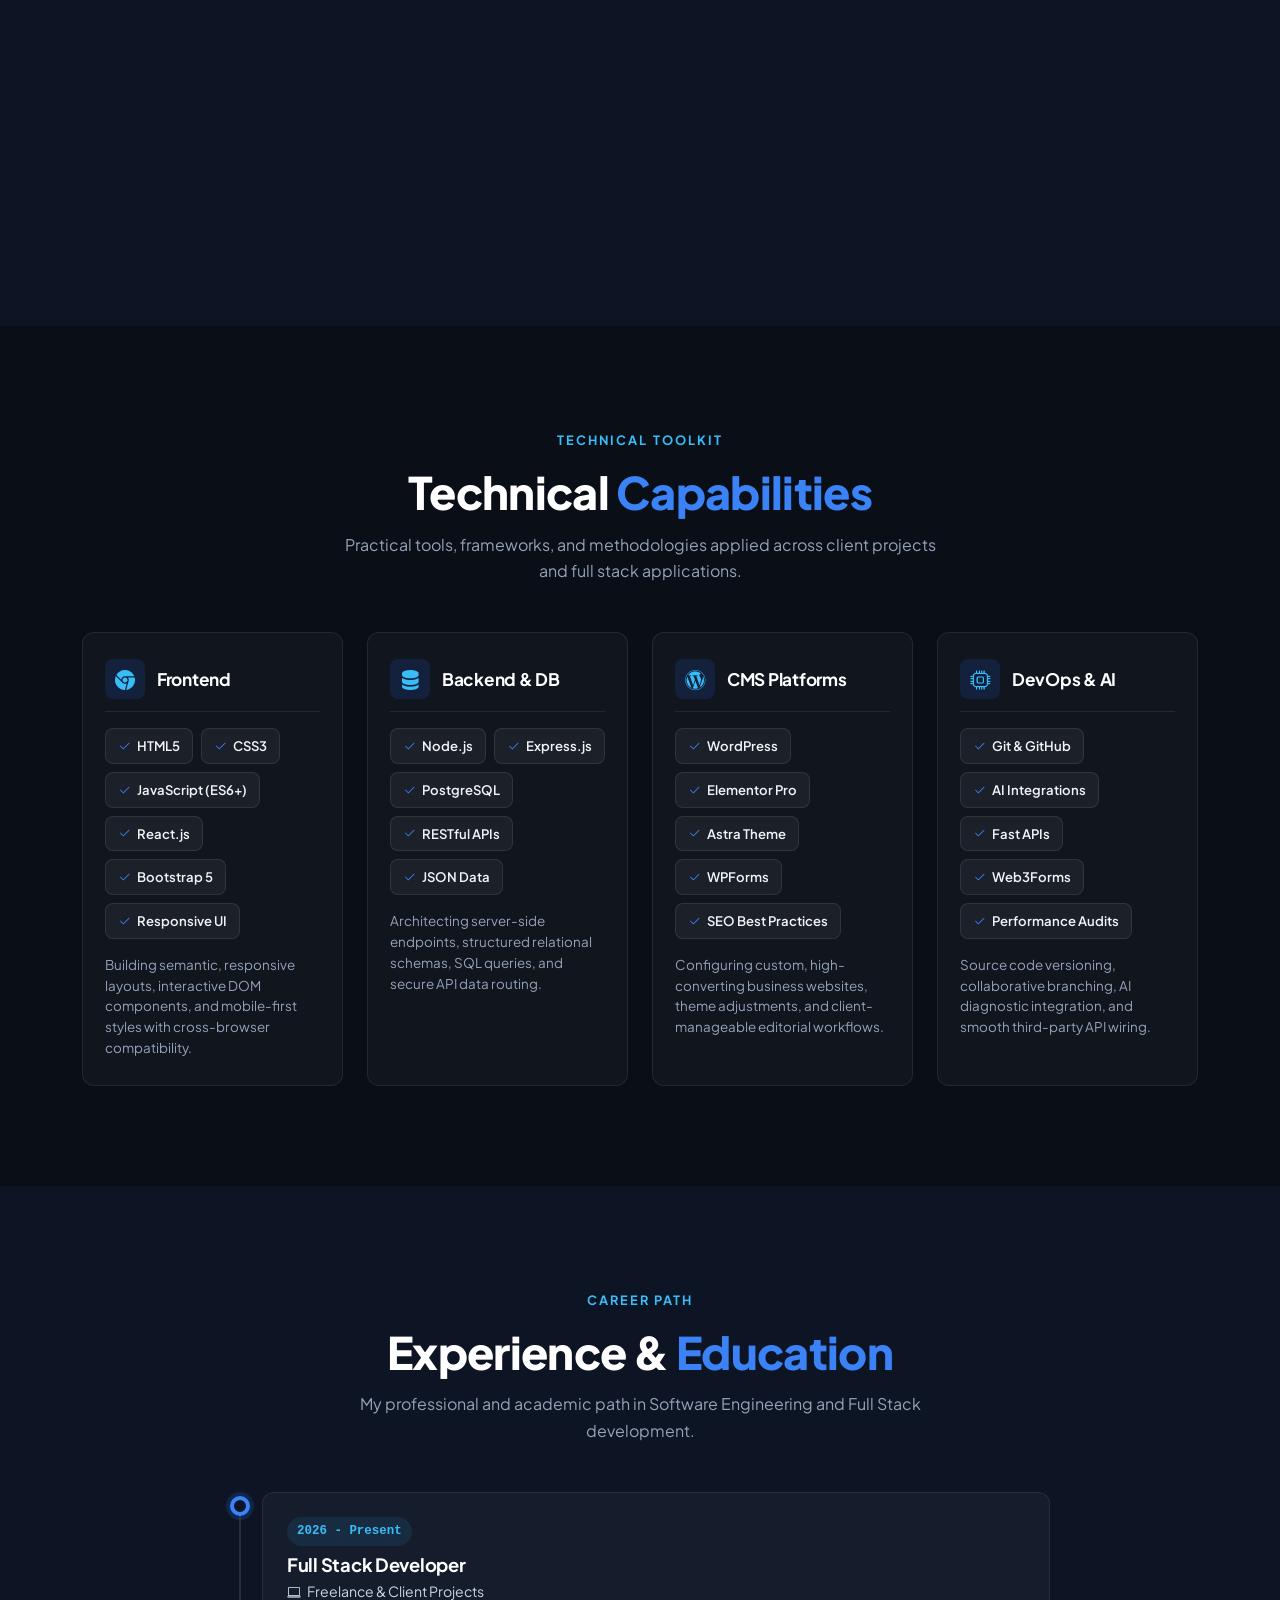
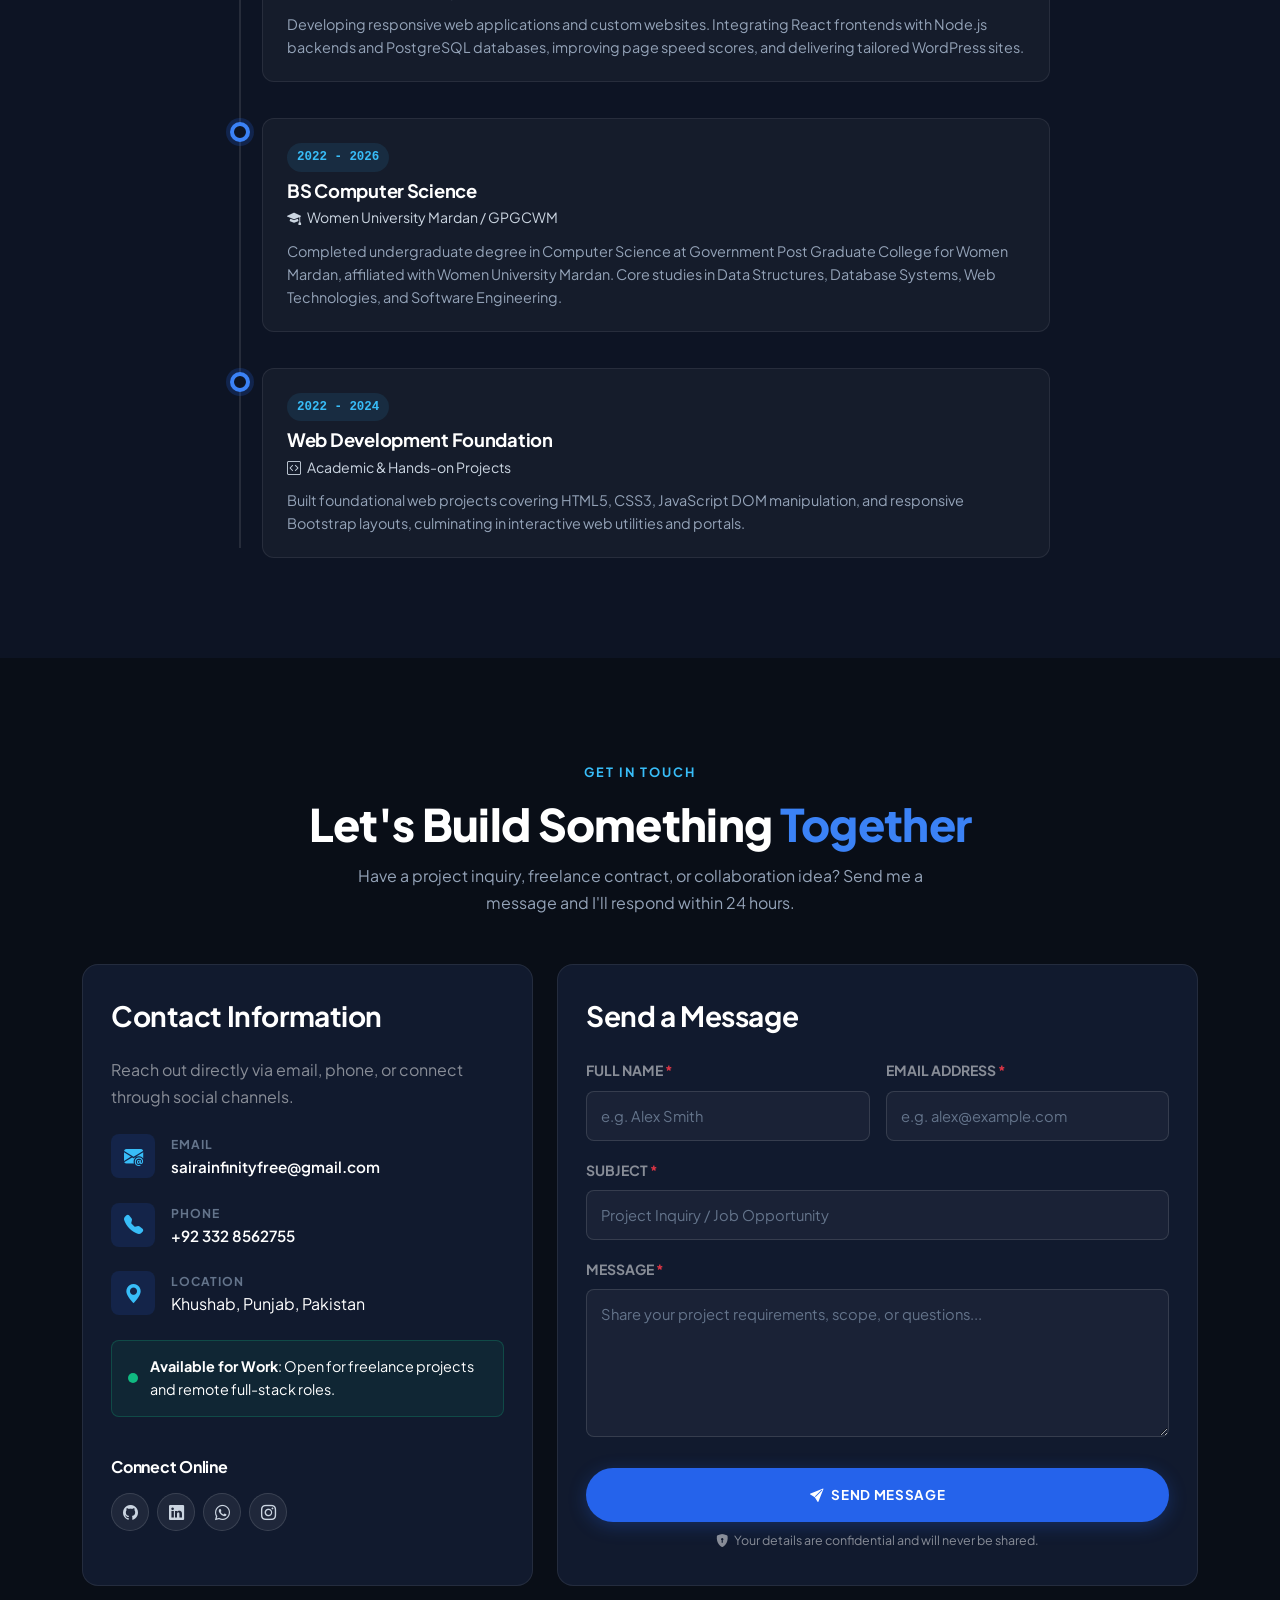
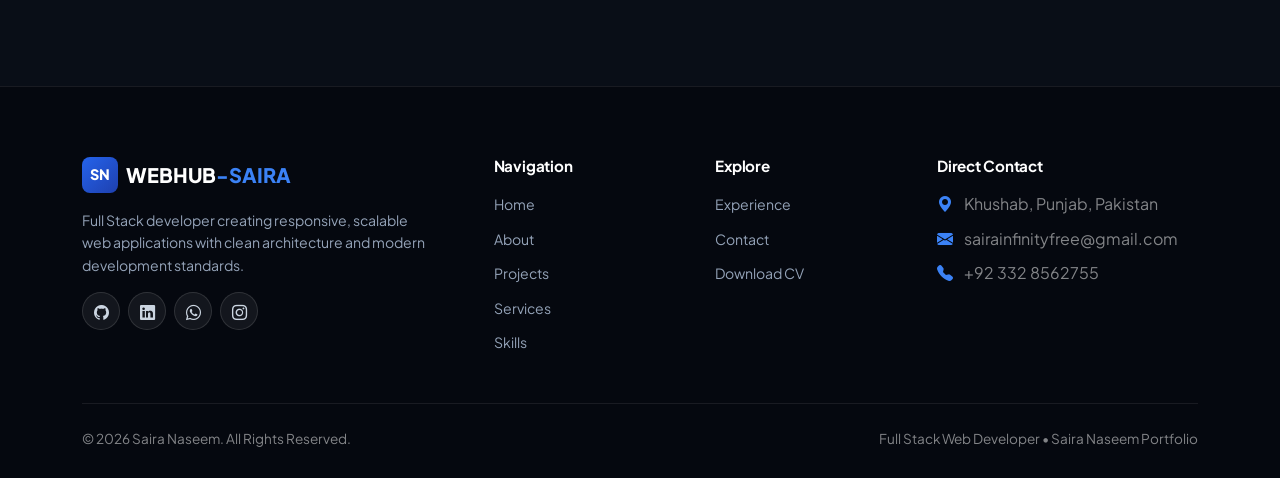
==== commit a3c4ab00: "Merge branch 'main' of https://github.com/webhubsaira/Saira-Naseem" ====
--- a/index.html
+++ b/index.html
@@ -292,7 +292,7 @@
           <div class="col-md-6 col-lg-4 project-item" data-category="fullstack">
             <div class="project-card-editorial reveal-item delay-100">
               <div class="project-card-image-wrap" data-bs-toggle="modal" data-bs-target="#projectModal2" role="button" aria-label="Open TB Detection System Live Demo">
-                <img src="images/project-2.jpg" alt="TB Detection Diagnostic Portal" class="project-card-image" loading="lazy" referrerPolicy="no-referrer" />
+                <img src="images/Project 2.png" alt="TB Detection Diagnostic Portal" class="project-card-image" loading="lazy" referrerPolicy="no-referrer" />
                 <div class="project-card-image-overlay">
                   <span class="project-card-overlay-btn"><i class="bi bi-box-arrow-up-right"></i> Live Demo</span>
                 </div>
@@ -358,7 +358,7 @@
           <div class="col-md-6 col-lg-4 project-item" data-category="wordpress">
             <div class="project-card-editorial reveal-item delay-100">
               <div class="project-card-image-wrap" data-bs-toggle="modal" data-bs-target="#projectModal5" role="button" aria-label="Open Travel Agency Site Live Demo">
-                <img src="images/project-4.jpg" alt="Travel Agency Website Showcase" class="project-card-image" loading="lazy" referrerPolicy="no-referrer" />
+                <img src="images/project 4.jpeg" alt="Travel Agency Website Showcase" class="project-card-image" loading="lazy" referrerPolicy="no-referrer" />
                 <div class="project-card-image-overlay">
                   <span class="project-card-overlay-btn"><i class="bi bi-box-arrow-up-right"></i> Live Demo</span>
                 </div>
@@ -977,7 +977,7 @@
               <div class="preview-address-bar">
                 <i class="bi bi-shield-check text-info me-1"></i> https://tb-diagnostic-ai.app
               </div>
-              <button type="button" class="btn btn-sm btn-outline-light px-3 py-1 btn-zoom-image" data-img-src="images/project-2.jpg" data-img-title="TB Detection Diagnostic Portal" data-demo-url="https://github.com/webhubsaira">
+              <button type="button" class="btn btn-sm btn-outline-light px-3 py-1 btn-zoom-image" data-img-src="images/Project 2.png" data-img-title="TB Detection Diagnostic Portal" data-demo-url="https://github.com/webhubsaira">
                 <i class="bi bi-arrows-fullscreen me-1"></i> Fullscreen View
               </button>
             </div>
@@ -1188,7 +1188,7 @@
               <div class="preview-address-bar">
                 <i class="bi bi-globe-americas text-success me-1"></i> https://wanderlust-travels.com
               </div>
-              <button type="button" class="btn btn-sm btn-outline-light px-3 py-1 btn-zoom-image" data-img-src="images/project-4.jpg" data-img-title="Wanderlust Travel Agency" data-demo-url="https://webhubsaira.github.io/">
+              <button type="button" class="btn btn-sm btn-outline-light px-3 py-1 btn-zoom-image" data-img-src="images/project 4.jpeg" data-img-title="Wanderlust Travel Agency" data-demo-url="https://webhubsaira.github.io/">
                 <i class="bi bi-arrows-fullscreen me-1"></i> Fullscreen View
               </button>
             </div>
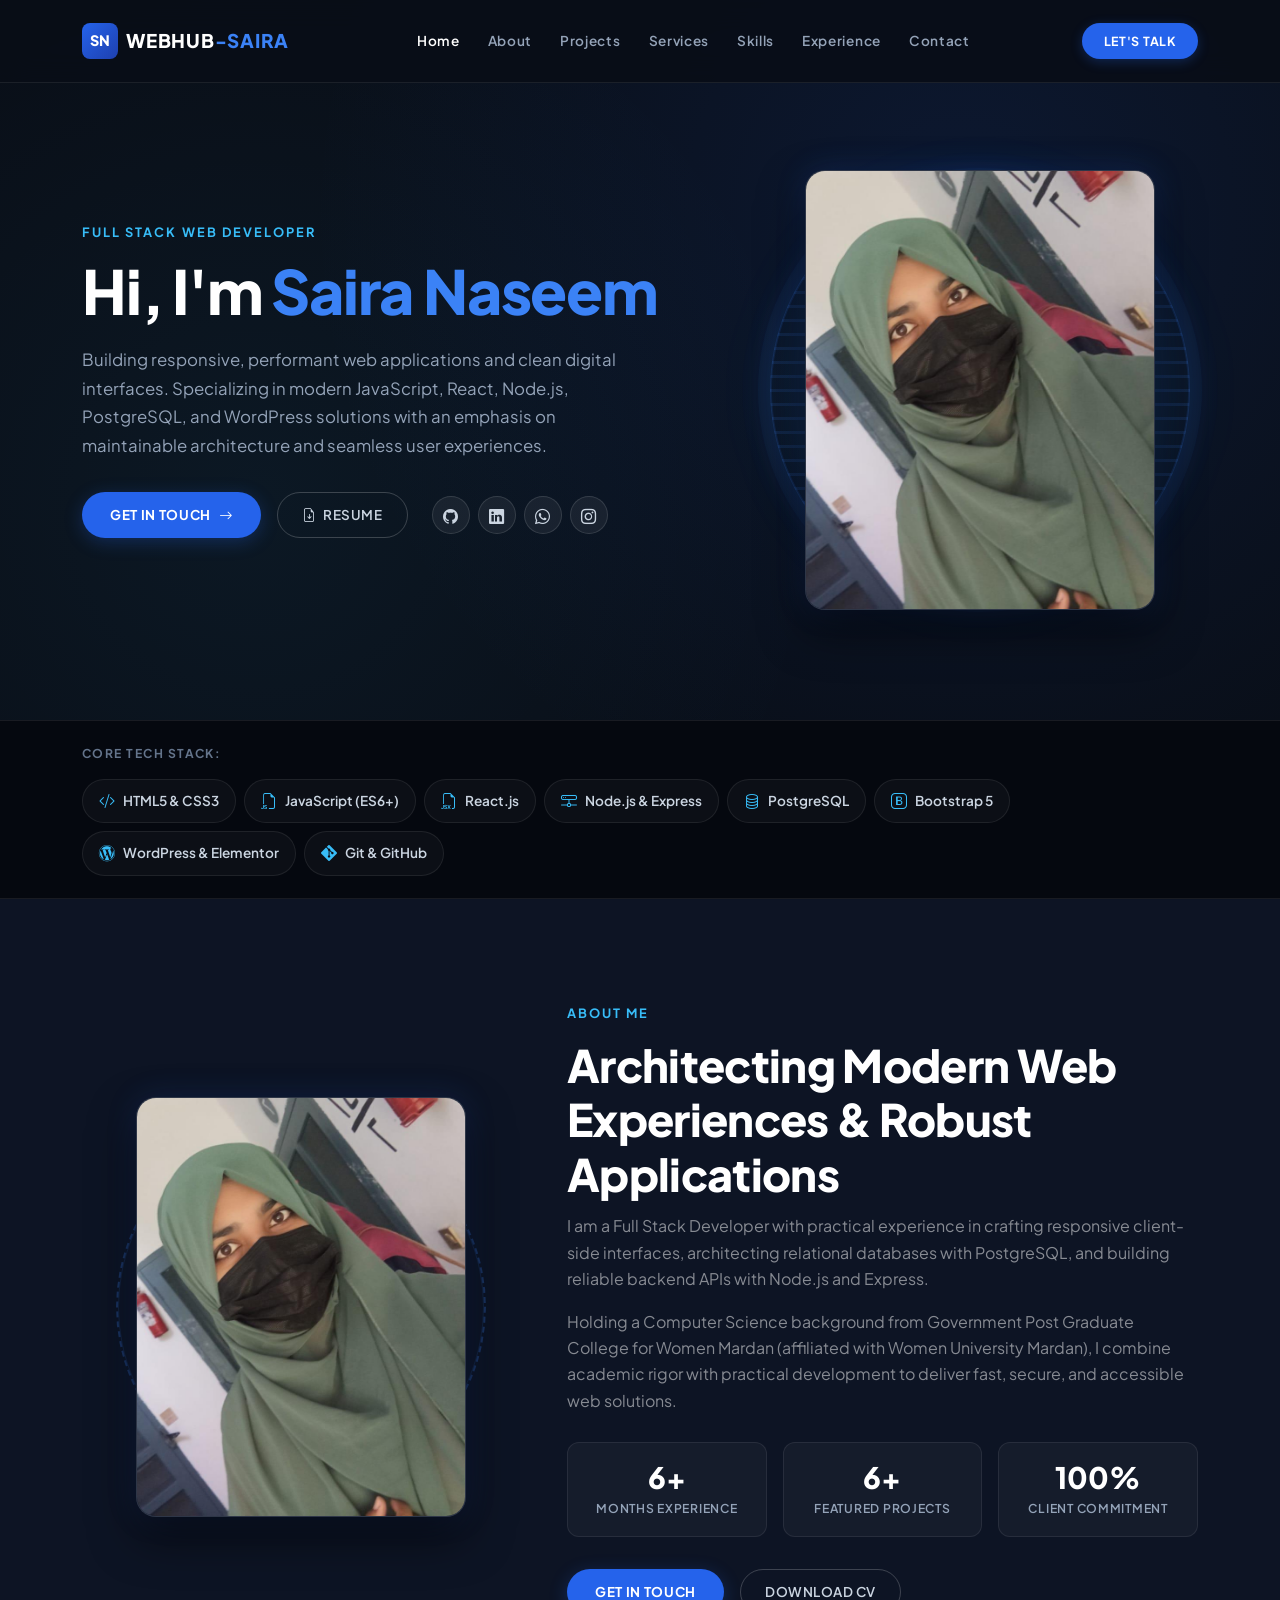
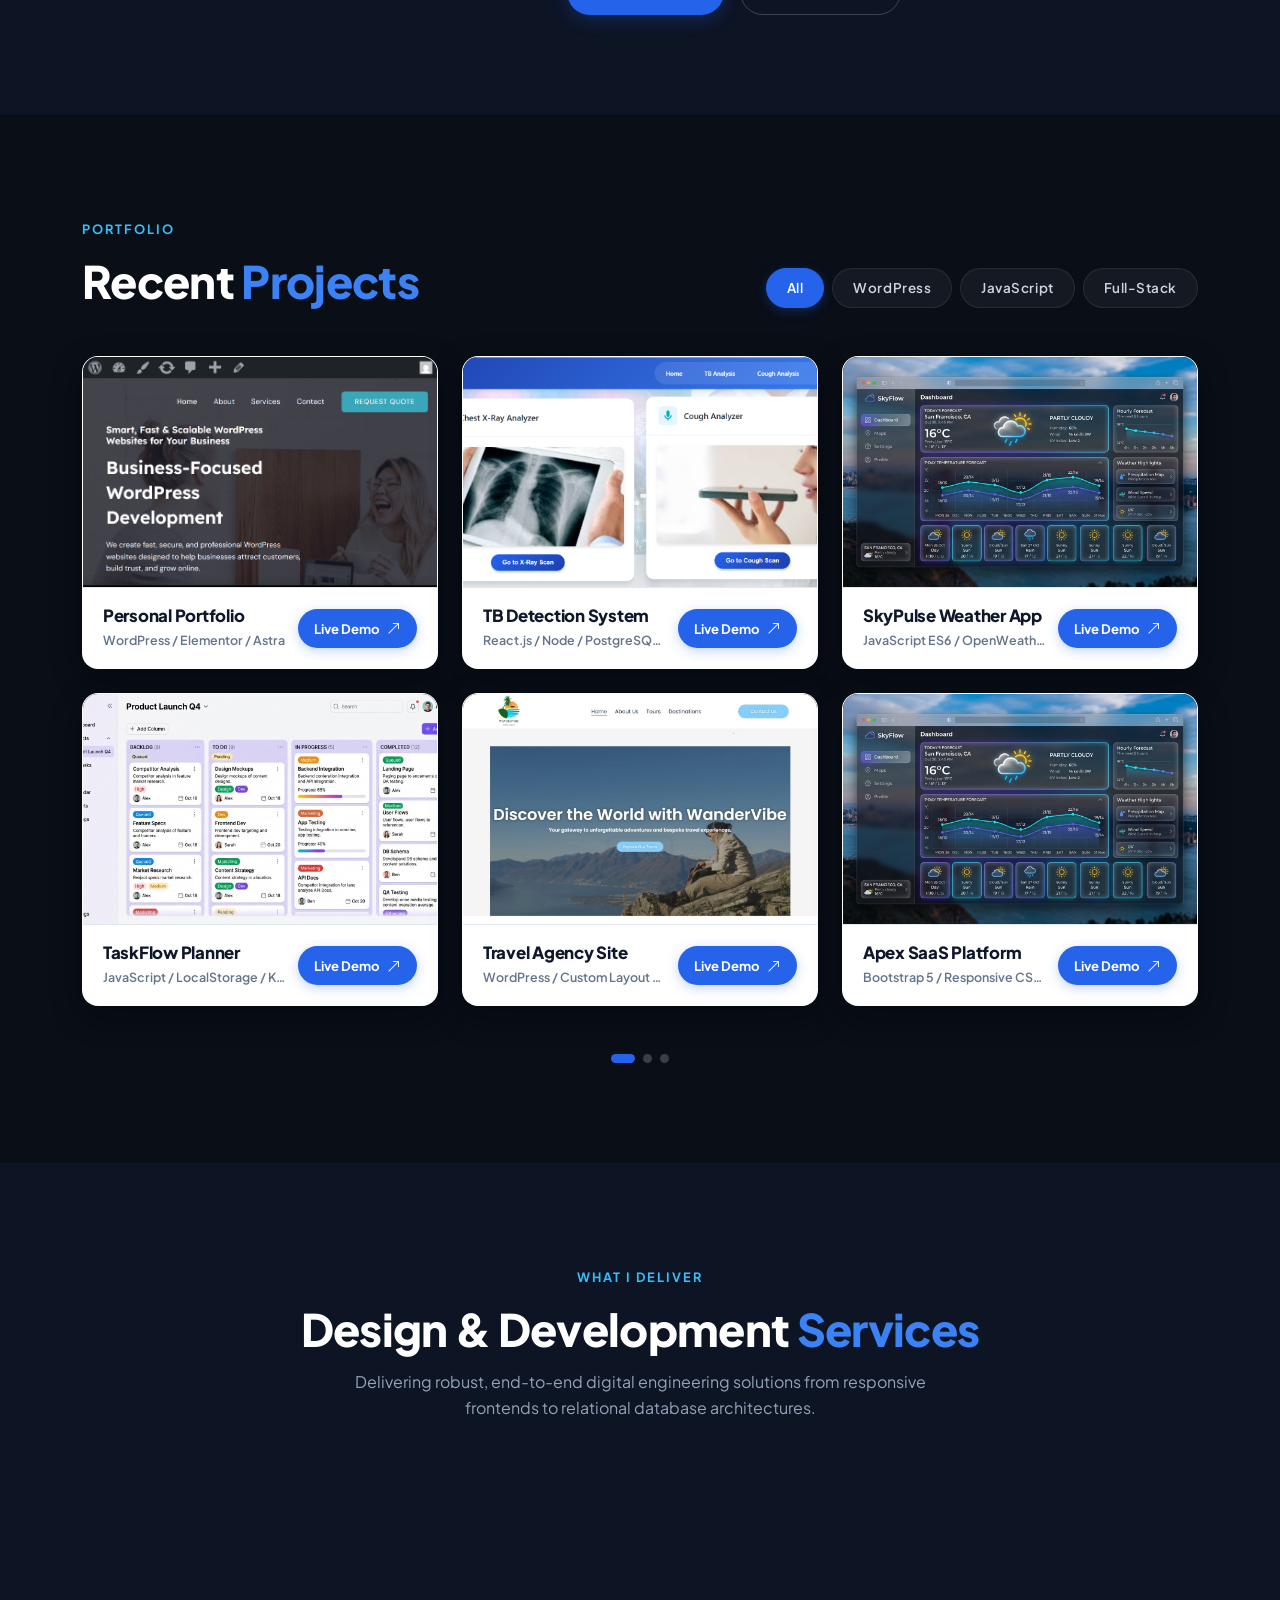
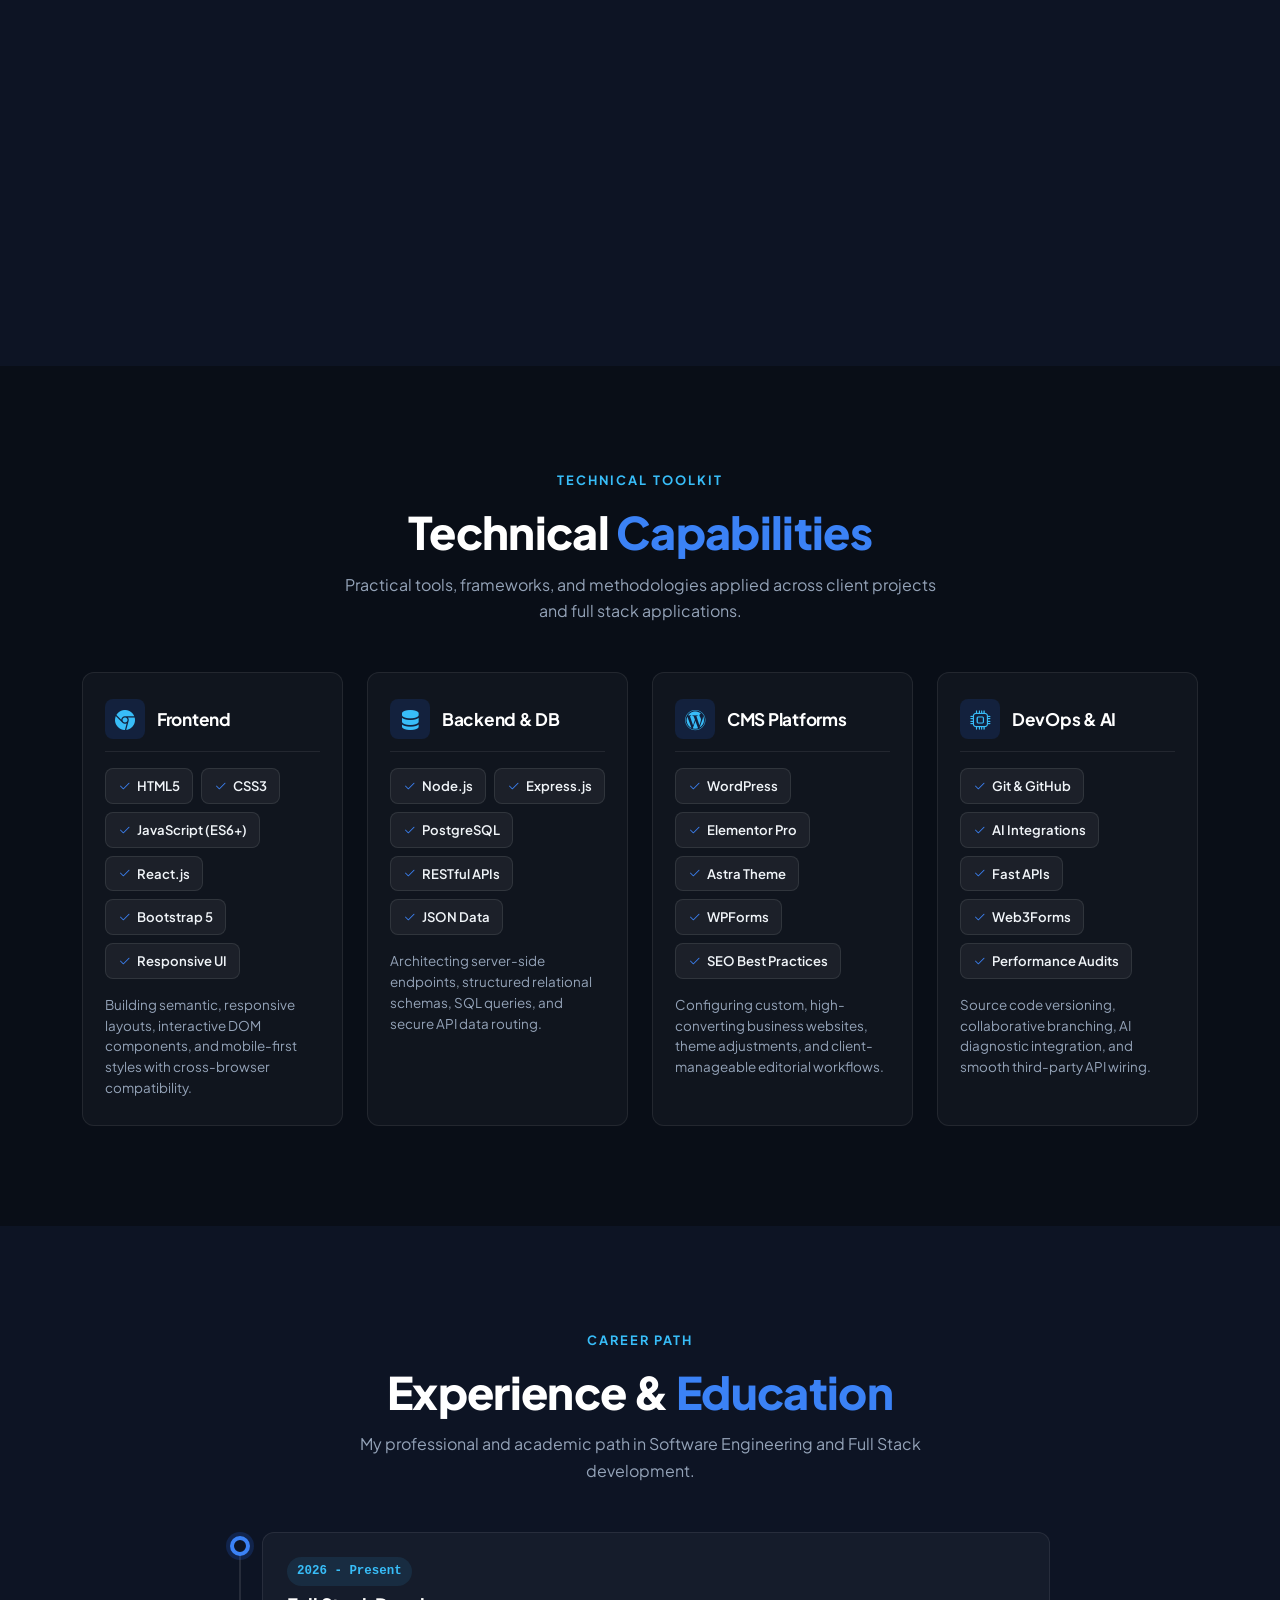
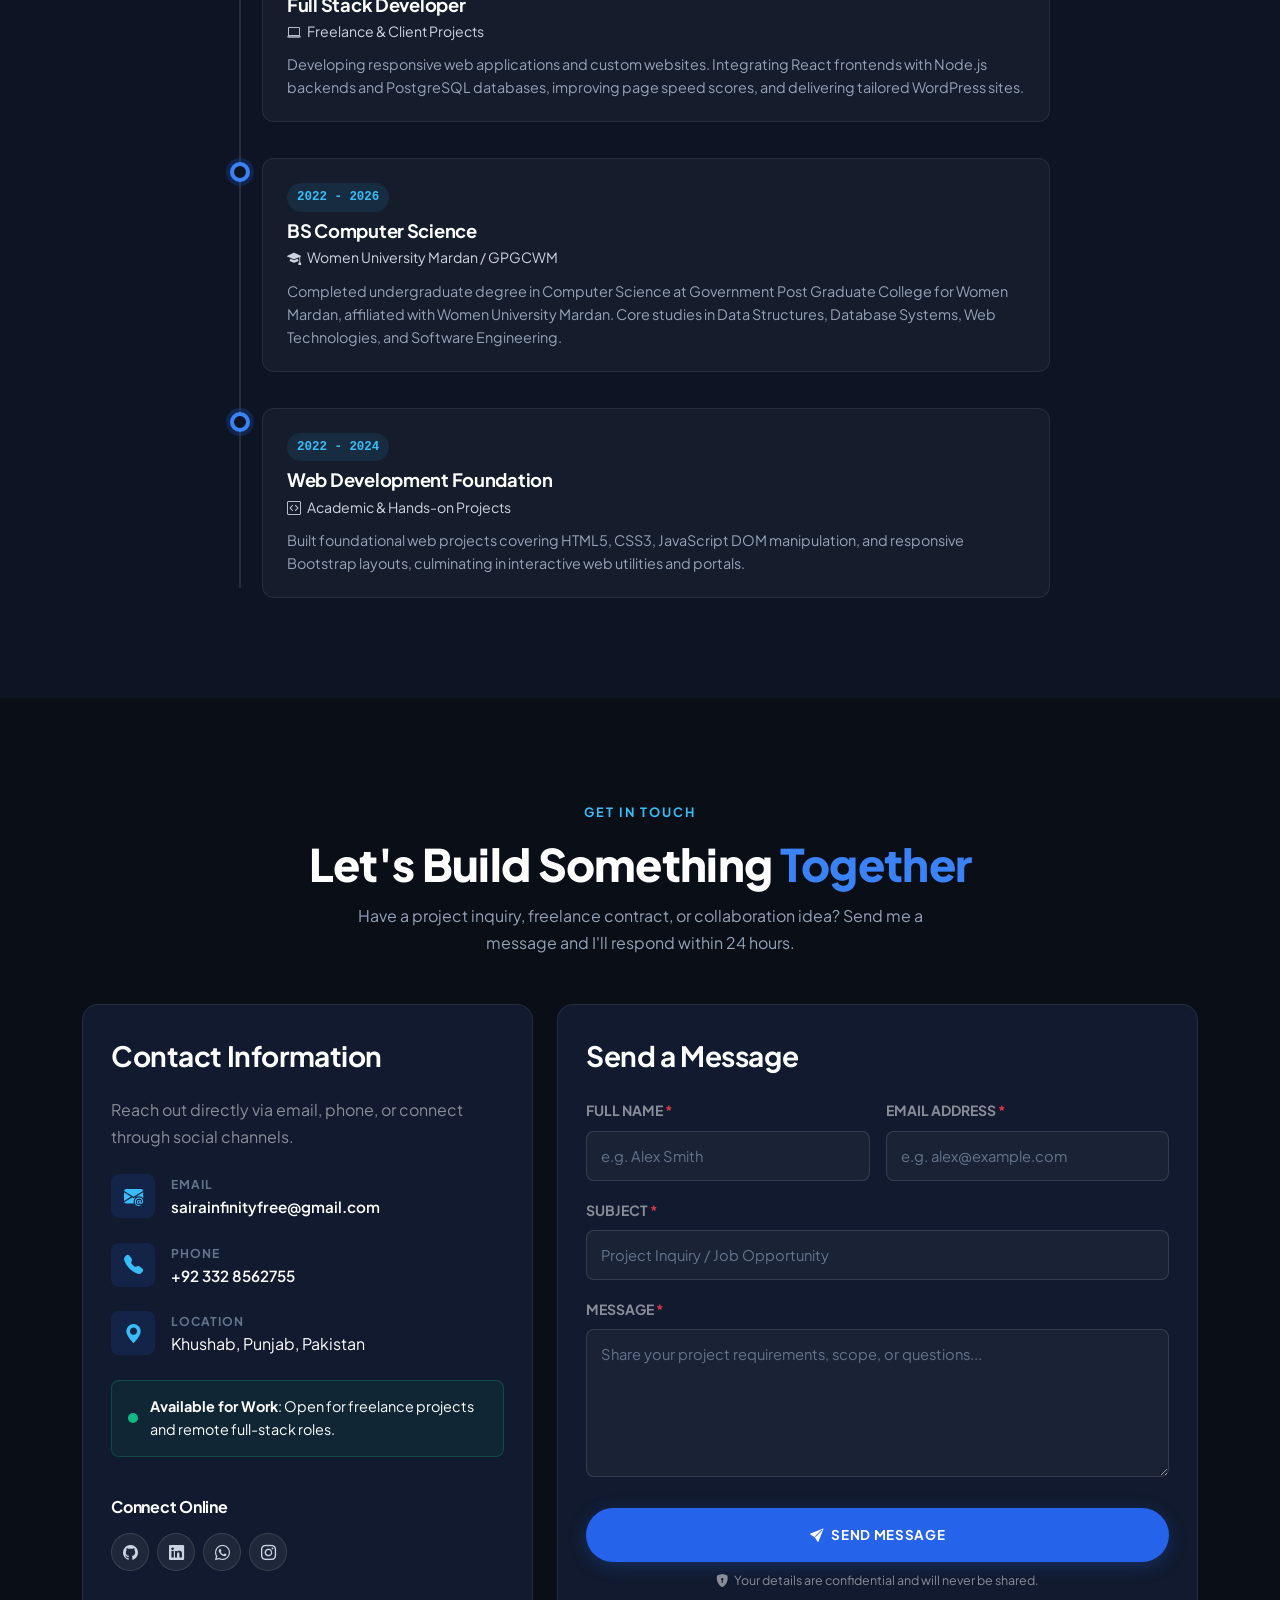
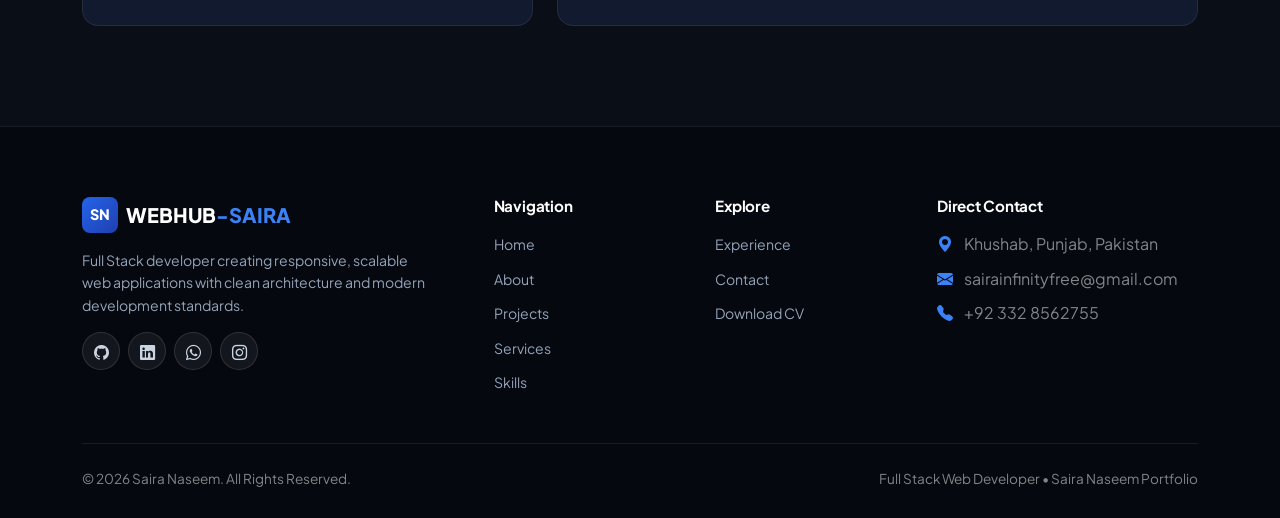
==== commit 8987aac2: "new" ====
--- a/index.html
+++ b/index.html
@@ -134,16 +134,20 @@
             </div>
           </div>
 
-          <!-- Hero Right Column: Profile Image with Slatted Rings (No floating badge banners) -->
+          <!-- Hero Right -->
           <div class="col-lg-5">
             <div class="hero-image-wrapper reveal-item delay-100">
-              <!-- Slatted Graphic Rings Backdrop -->
-              <div class="hero-backdrop-slats" aria-hidden="true"></div>
-
-              <!-- Main Image Frame -->
-              <div class="hero-image-frame">
-                <img src="images/profile.jpeg" alt="Saira Naseem" class="hero-image" referrerPolicy="no-referrer" id="heroProfileImg" />
-              </div>
+           <!-- Soft Studio Radial Ambient Glow behind the subject -->
+              <div class="hero-ambient-glow" aria-hidden="true"></div>
+    
+             <!-- Slatted Graphic Rings Backdrop -->
+               <div class="hero-backdrop-slats" aria-hidden="true"></div>
+
+               <!-- Main Cutout Image (Frameless) -->
+                <div class="hero-image-frame">
+                  <img src="images/profile.jpeg" alt="Saira Naseem" class="hero-image"
+                   referrerPolicy="no-referrer" id="heroProfileImg" />
+                </div>
             </div>
           </div>
         </div>
--- a/css/style.css
+++ b/css/style.css
@@ -1,24 +1,4 @@
 /**
- * Saira Naseem | Full Stack Web Developer Portfolio
- * Stylesheet: css/style.css
- * Core Theme: Midnight Navy (#090e17) & Electric Blue (#2563eb, #3b82f6)
- * Design Principles: Clean hierarchy, high-contrast white editorial project cards,
- * responsive touch targets, smooth transitions, and authentic human developer styling.
- */
-
-/* --------------------------------------------------------------------------
-   1. Design Tokens & Variables
-   -------------------------------------------------------------------------- */
-:root {
-  /* Typography */
-  --font-display: 'Plus Jakarta Sans', -apple-system, BlinkMacSystemFont, 'Segoe UI', Roboto, sans-serif;
-  --font-body: 'Plus Jakarta Sans', -apple-system, BlinkMacSystemFont, 'Segoe UI', Roboto, sans-serif;
-  --font-mono: ui-monospace, SFMono-Regular, Menlo, Monaco, Consolas, monospace;
-
-  /* Color Palette */
-  --color-canvas: #090e17;
-  --color-canvas-alt: #0d1424;
-  --color-canvas-darker: #05080f;/**
  * Saira Naseem | Full Stack Web Developer Portfolio
  * Stylesheet: css/style.css
  * Core Theme: Midnight Navy (#090e17) & Electric Blue (#2563eb, #3b82f6)
@@ -362,54 +342,100 @@
   margin-bottom: 2rem;
 }
 
-/* Hero Image & Concentric Slatted Rings */
+/* Hero Image & Concentric Slatted Rings / Ambient Cutout Glow */
 .hero-image-wrapper {
   position: relative;
   display: flex;
   justify-content: center;
   align-items: center;
-  min-height: 440px;
-}
-
-.hero-backdrop-slats {
+  min-height: 480px;
+  width: 100%;
+  margin: 0 auto;
+}
+
+/* Soft ambient radial backdrop glow for cutout silhouette */
+.hero-ambient-glow {
   position: absolute;
+  top: 50%;
+  left: 50%;
+  transform: translate(-50%, -50%);
   width: 420px;
   height: 420px;
   border-radius: 50%;
+  background: radial-gradient(circle, rgba(37, 99, 235, 0.3) 0%, rgba(56, 189, 248, 0.14) 45%, transparent 70%);
+  filter: blur(35px);
+  z-index: 0;
+  pointer-events: none;
+}
+
+/* Circular slatted gridlines backdrop - perfectly centered */
+.hero-backdrop-slats {
+  position: absolute;
+  top: 50%;
+  left: 50%;
+  transform: translate(-50%, -50%);
+  width: 420px;
+  height: 420px;
+  border-radius: 50%;
+  border: 1.5px solid rgba(59, 130, 246, 0.28);
+  box-shadow: 
+    inset 0 0 0 1px rgba(59, 130, 246, 0.15),
+    0 0 0 12px rgba(59, 130, 246, 0.05),
+    0 0 35px rgba(37, 99, 235, 0.18);
   background: repeating-linear-gradient(
     0deg,
     transparent,
     transparent 11px,
-    rgba(59, 130, 246, 0.18) 11px,
-    rgba(59, 130, 246, 0.18) 14px
+    rgba(59, 130, 246, 0.15) 11px,
+    rgba(59, 130, 246, 0.15) 14px
   );
   z-index: 0;
   pointer-events: none;
-  opacity: 0.9;
-}
-
+  opacity: 0.85;
+}
+
+/* Card container for profile image with background */
 .hero-image-frame {
   position: relative;
   z-index: 1;
-  width: 320px;
-  height: 410px;
-  border-radius: 24px;
+  width: 350px;
+  height: 440px;
+  max-width: 100%;
+  border-radius: 20px;
   overflow: hidden;
-  box-shadow: 0 25px 60px rgba(0, 0, 0, 0.65);
-  border: 1px solid rgba(255, 255, 255, 0.14);
+  border: 1px solid rgba(255, 255, 255, 0.12);
+  box-shadow: 
+    0 20px 45px rgba(0, 0, 0, 0.55),
+    0 0 30px rgba(37, 99, 235, 0.2);
   background-color: var(--color-canvas-card);
-}
-
+  display: flex;
+  justify-content: center;
+  align-items: center;
+  margin: 0 auto;
+  transition: transform var(--transition-base), box-shadow var(--transition-base), border-color var(--transition-base);
+}
+
+.hero-image-frame:hover {
+  transform: translateY(-4px);
+  border-color: rgba(59, 130, 246, 0.4);
+  box-shadow: 
+    0 26px 55px rgba(0, 0, 0, 0.65),
+    0 0 40px rgba(37, 99, 235, 0.3);
+}
+
+/* Original profile image filling the card */
 .hero-image {
   width: 100%;
   height: 100%;
   object-fit: cover;
-  object-position: center top;
+  object-position: center 20%;
+  margin: 0 auto;
+  display: block;
   transition: transform var(--transition-base);
 }
 
 .hero-image-frame:hover .hero-image {
-  transform: scale(1.02);
+  transform: scale(1.04);
 }
 
 /* --------------------------------------------------------------------------
@@ -487,14 +513,20 @@
   justify-content: center;
   align-items: center;
   position: relative;
+  min-height: 420px;
+  margin: 0 auto;
 }
 
 .about-wireframe-ring {
   position: absolute;
+  top: 50%;
+  left: 50%;
+  transform: translate(-50%, -50%);
   width: 370px;
   height: 370px;
   border-radius: 50%;
   border: 2px dashed rgba(59, 130, 246, 0.28);
+  box-shadow: inset 0 0 0 1px rgba(59, 130, 246, 0.12);
   z-index: 0;
   pointer-events: none;
 }
@@ -502,20 +534,43 @@
 .about-card {
   position: relative;
   z-index: 1;
-  width: 310px;
-  height: 380px;
+  width: 330px;
+  height: 420px;
+  max-width: 100%;
   border-radius: 20px;
   overflow: hidden;
   border: 1px solid rgba(255, 255, 255, 0.12);
-  box-shadow: 0 20px 50px rgba(0, 0, 0, 0.55);
+  box-shadow: 
+    0 20px 45px rgba(0, 0, 0, 0.55),
+    0 0 30px rgba(37, 99, 235, 0.18);
   background-color: var(--color-canvas-card);
+  display: flex;
+  justify-content: center;
+  align-items: center;
+  margin: 0 auto;
+  transition: transform var(--transition-base), box-shadow var(--transition-base), border-color var(--transition-base);
+}
+
+.about-card:hover {
+  transform: translateY(-4px);
+  border-color: rgba(59, 130, 246, 0.4);
+  box-shadow: 
+    0 26px 55px rgba(0, 0, 0, 0.65),
+    0 0 40px rgba(37, 99, 235, 0.28);
 }
 
 .about-image {
   width: 100%;
   height: 100%;
   object-fit: cover;
-  object-position: center top;
+  object-position: center 20%;
+  margin: 0 auto;
+  display: block;
+  transition: transform var(--transition-base);
+}
+
+.about-card:hover .about-image {
+  transform: scale(1.04);
 }
 
 .about-stats-grid {
@@ -1396,14 +1451,21 @@
     padding: 120px 0 60px;
   }
   
-  .hero-backdrop-slats {
-    width: 340px;
-    height: 340px;
+  .hero-backdrop-slats,
+  .hero-ambient-glow {
+    width: 330px;
+    height: 330px;
   }
-  
+
   .hero-image-frame {
-    width: 270px;
-    height: 350px;
+    width: 280px;
+    height: 360px;
+    max-width: 100%;
+  }
+
+  .hero-image {
+    width: 100%;
+    height: 100%;
   }
 
   .about-wireframe-ring {
@@ -1412,8 +1474,14 @@
   }
 
   .about-card {
-    width: 260px;
-    height: 330px;
+    width: 270px;
+    height: 350px;
+    max-width: 100%;
+  }
+
+  .about-image {
+    width: 100%;
+    height: 100%;
   }
 
   .timeline-container {
@@ -1447,1195 +1515,3 @@
     text-align: center;
   }
 }
-
-  --color-canvas-card: #111a2e;
-
-  /* Brand Accents */
-  --color-primary: #2563eb;
-  --color-primary-hover: #1d4ed8;
-  --color-primary-light: #3b82f6;
-  --color-accent-sky: #38bdf8;
-  --color-accent-glow: rgba(37, 99, 235, 0.28);
-
-  /* Editorial Card Colors */
-  --color-editorial-bg: #ffffff;
-  --color-editorial-text: #0f172a;
-  --color-editorial-muted: #64748b;
-  --color-editorial-border: #e2e8f0;
-
-  /* Neutral Dark Text */
-  --color-text-white: #ffffff;
-  --color-text: #94a3b8;
-  --color-text-muted: #64748b;
-  --color-text-bright: #cbd5e1;
-
-  /* Borders & Dividers */
-  --border-subtle: rgba(255, 255, 255, 0.08);
-  --border-focus: rgba(59, 130, 246, 0.4);
-
-  /* Layout & Animation */
-  --navbar-height: 76px;
-  --transition-fast: 0.18s ease;
-  --transition-base: 0.28s cubic-bezier(0.16, 1, 0.3, 1);
-  --transition-slow: 0.45s cubic-bezier(0.16, 1, 0.3, 1);
-
-  --radius-sm: 8px;
-  --radius-md: 12px;
-  --radius-lg: 16px;
-  --radius-pill: 9999px;
-}
-
-/* --------------------------------------------------------------------------
-   2. Reset & Baseline
-   -------------------------------------------------------------------------- */
-*, *::before, *::after {
-  box-sizing: border-box;
-}
-
-html {
-  scroll-behavior: smooth;
-  scroll-padding-top: calc(var(--navbar-height) + 16px);
-  color-scheme: dark;
-}
-
-body {
-  font-family: var(--font-body);
-  color: var(--color-text);
-  background-color: var(--color-canvas);
-  line-height: 1.65;
-  overflow-x: hidden;
-  font-size: 1rem;
-  -webkit-font-smoothing: antialiased;
-  -moz-osx-font-smoothing: grayscale;
-}
-
-h1, h2, h3, h4, h5, h6 {
-  font-family: var(--font-display);
-  color: var(--color-text-white);
-  font-weight: 700;
-  line-height: 1.22;
-  letter-spacing: -0.015em;
-}
-
-p {
-  margin-bottom: 1rem;
-}
-
-p:last-child {
-  margin-bottom: 0;
-}
-
-img {
-  max-width: 100%;
-  height: auto;
-  display: block;
-}
-
-a {
-  color: var(--color-primary-light);
-  text-decoration: none;
-  transition: color var(--transition-fast);
-}
-
-a:hover {
-  color: var(--color-accent-sky);
-}
-
-::selection {
-  background-color: var(--color-primary);
-  color: #ffffff;
-}
-
-/* Helper Classes */
-.text-accent-blue {
-  color: var(--color-primary-light) !important;
-}
-
-.text-accent-sky {
-  color: var(--color-accent-sky) !important;
-}
-
-/* --------------------------------------------------------------------------
-   3. Navigation Bar
-   -------------------------------------------------------------------------- */
-.custom-navbar {
-  padding: 18px 0;
-  background-color: rgba(9, 14, 23, 0.92);
-  backdrop-filter: blur(14px);
-  -webkit-backdrop-filter: blur(14px);
-  border-bottom: 1px solid var(--border-subtle);
-  transition: padding var(--transition-base), background-color var(--transition-base), box-shadow var(--transition-base);
-  z-index: 1030;
-}
-
-.custom-navbar.scrolled {
-  padding: 12px 0;
-  background-color: rgba(7, 11, 19, 0.98);
-  border-bottom-color: rgba(37, 99, 235, 0.25);
-  box-shadow: 0 10px 30px rgba(0, 0, 0, 0.5);
-}
-
-.navbar-brand-badge {
-  display: inline-flex;
-  align-items: center;
-  justify-content: center;
-  width: 36px;
-  height: 36px;
-  background: linear-gradient(135deg, var(--color-primary), #1e40af);
-  color: #ffffff;
-  border-radius: var(--radius-sm);
-  font-weight: 800;
-  font-size: 0.9rem;
-}
-
-.brand-name {
-  font-family: var(--font-display);
-  font-size: 1.18rem;
-  font-weight: 800;
-  letter-spacing: 0.04em;
-  color: #ffffff;
-}
-
-.nav-link {
-  font-size: 0.85rem;
-  font-weight: 600;
-  letter-spacing: 0.05em;
-  color: var(--color-text) !important;
-  padding: 8px 14px !important;
-  border-radius: var(--radius-sm);
-  transition: all var(--transition-fast);
-}
-
-.nav-link:hover,
-.nav-link.active {
-  color: #ffffff !important;
-}
-
-.navbar-toggler {
-  border: 1px solid var(--border-subtle);
-  color: #ffffff;
-  padding: 6px 10px;
-  border-radius: var(--radius-sm);
-}
-
-.navbar-toggler:focus {
-  box-shadow: 0 0 0 2px var(--color-primary-light);
-}
-
-/* --------------------------------------------------------------------------
-   4. Buttons & Interactive Controls
-   -------------------------------------------------------------------------- */
-.btn-pill-primary {
-  display: inline-flex;
-  align-items: center;
-  justify-content: center;
-  padding: 12px 28px;
-  background: var(--color-primary);
-  color: #ffffff !important;
-  font-family: var(--font-display);
-  font-size: 0.84rem;
-  font-weight: 700;
-  letter-spacing: 0.05em;
-  text-transform: uppercase;
-  border-radius: var(--radius-pill);
-  border: none;
-  box-shadow: 0 4px 18px var(--color-accent-glow);
-  transition: all var(--transition-fast);
-  text-decoration: none;
-  cursor: pointer;
-}
-
-.btn-pill-primary:hover {
-  background: var(--color-primary-hover);
-  color: #ffffff !important;
-  transform: translateY(-2px);
-  box-shadow: 0 6px 24px rgba(37, 99, 235, 0.45);
-}
-
-.btn-pill-outline {
-  display: inline-flex;
-  align-items: center;
-  justify-content: center;
-  padding: 11px 24px;
-  background: transparent;
-  color: var(--color-text-bright) !important;
-  font-family: var(--font-display);
-  font-size: 0.84rem;
-  font-weight: 600;
-  letter-spacing: 0.04em;
-  text-transform: uppercase;
-  border-radius: var(--radius-pill);
-  border: 1px solid rgba(255, 255, 255, 0.2);
-  transition: all var(--transition-fast);
-  text-decoration: none;
-  cursor: pointer;
-}
-
-.btn-pill-outline:hover {
-  background: rgba(255, 255, 255, 0.08);
-  border-color: rgba(255, 255, 255, 0.4);
-  color: #ffffff !important;
-  transform: translateY(-2px);
-}
-
-.btn-pill-nav {
-  display: inline-flex;
-  align-items: center;
-  justify-content: center;
-  padding: 8px 22px;
-  background: var(--color-primary);
-  color: #ffffff !important;
-  font-family: var(--font-display);
-  font-size: 0.78rem;
-  font-weight: 700;
-  letter-spacing: 0.06em;
-  text-transform: uppercase;
-  border-radius: var(--radius-pill);
-  border: none;
-  box-shadow: 0 3px 12px var(--color-accent-glow);
-  transition: all var(--transition-fast);
-  text-decoration: none;
-}
-
-.btn-pill-nav:hover {
-  background: var(--color-primary-hover);
-  transform: translateY(-1px);
-  box-shadow: 0 4px 16px rgba(37, 99, 235, 0.45);
-}
-
-.social-circle-btn {
-  display: inline-flex;
-  align-items: center;
-  justify-content: center;
-  width: 38px;
-  height: 38px;
-  border-radius: 50%;
-  background: rgba(255, 255, 255, 0.06);
-  border: 1px solid rgba(255, 255, 255, 0.12);
-  color: #cbd5e1 !important;
-  font-size: 0.95rem;
-  transition: all var(--transition-fast);
-  text-decoration: none;
-}
-
-.social-circle-btn:hover {
-  background: var(--color-primary);
-  border-color: var(--color-primary);
-  color: #ffffff !important;
-  transform: translateY(-2px);
-  box-shadow: 0 4px 12px var(--color-accent-glow);
-}
-
-/* --------------------------------------------------------------------------
-   5. Hero Section
-   -------------------------------------------------------------------------- */
-.hero-section {
-  position: relative;
-  padding: 150px 0 90px;
-  background: radial-gradient(circle at 75% 30%, rgba(37, 99, 235, 0.12) 0%, transparent 60%),
-              radial-gradient(circle at 20% 70%, rgba(56, 189, 248, 0.06) 0%, transparent 50%),
-              var(--color-canvas);
-  overflow: hidden;
-}
-
-.hero-small-tag {
-  font-family: var(--font-display);
-  font-size: 0.8rem;
-  font-weight: 700;
-  letter-spacing: 0.16em;
-  text-transform: uppercase;
-  color: var(--color-accent-sky);
-  margin-bottom: 0.85rem;
-  display: inline-block;
-}
-
-.hero-title {
-  font-size: clamp(2.4rem, 5.2vw, 3.8rem);
-  font-weight: 800;
-  color: #ffffff;
-  line-height: 1.15;
-  letter-spacing: -0.02em;
-  margin-bottom: 1.25rem;
-}
-
-.hero-title-highlight {
-  color: var(--color-primary-light);
-  display: inline-block;
-}
-
-.hero-description {
-  font-size: 1.05rem;
-  color: var(--color-text);
-  max-width: 580px;
-  line-height: 1.7;
-  margin-bottom: 2rem;
-}
-
-/* Hero Image & Concentric Slatted Rings */
-.hero-image-wrapper {
-  position: relative;
-  display: flex;
-  justify-content: center;
-  align-items: center;
-  min-height: 440px;
-}
-
-.hero-backdrop-slats {
-  position: absolute;
-  width: 420px;
-  height: 420px;
-  border-radius: 50%;
-  background: repeating-linear-gradient(
-    0deg,
-    transparent,
-    transparent 11px,
-    rgba(59, 130, 246, 0.18) 11px,
-    rgba(59, 130, 246, 0.18) 14px
-  );
-  z-index: 0;
-  pointer-events: none;
-  opacity: 0.9;
-}
-
-.hero-image-frame {
-  position: relative;
-  z-index: 1;
-  width: 320px;
-  height: 410px;
-  border-radius: 24px;
-  overflow: hidden;
-  box-shadow: 0 25px 60px rgba(0, 0, 0, 0.65);
-  border: 1px solid rgba(255, 255, 255, 0.14);
-  background-color: var(--color-canvas-card);
-}
-
-.hero-image {
-  width: 100%;
-  height: 100%;
-  object-fit: cover;
-  object-position: center top;
-  transition: transform var(--transition-base);
-}
-
-.hero-image-frame:hover .hero-image {
-  transform: scale(1.02);
-}
-
-/* --------------------------------------------------------------------------
-   6. Core Tech Stack Strip
-   -------------------------------------------------------------------------- */
-.tech-strip-section {
-  background-color: var(--color-canvas-darker);
-  border-top: 1px solid var(--border-subtle);
-  border-bottom: 1px solid var(--border-subtle);
-  padding: 22px 0;
-}
-
-.tech-strip-label {
-  font-size: 0.76rem;
-  font-weight: 700;
-  letter-spacing: 0.12em;
-  text-transform: uppercase;
-  color: var(--color-text-muted);
-}
-
-.tech-badge-item {
-  display: inline-flex;
-  align-items: center;
-  gap: 8px;
-  padding: 8px 16px;
-  background: rgba(255, 255, 255, 0.03);
-  border: 1px solid var(--border-subtle);
-  border-radius: var(--radius-pill);
-  color: #cbd5e1;
-  font-size: 0.85rem;
-  font-weight: 600;
-  transition: all var(--transition-fast);
-}
-
-.tech-badge-item:hover {
-  background: rgba(37, 99, 235, 0.12);
-  border-color: rgba(59, 130, 246, 0.35);
-  color: #ffffff;
-  transform: translateY(-1px);
-}
-
-.tech-badge-item i {
-  font-size: 1rem;
-  color: var(--color-accent-sky);
-}
-
-/* --------------------------------------------------------------------------
-   7. Section Headers
-   -------------------------------------------------------------------------- */
-.section-title {
-  font-size: clamp(2rem, 3.5vw, 2.8rem);
-  font-weight: 800;
-  color: #ffffff;
-  margin-bottom: 0.75rem;
-}
-
-.section-subtitle {
-  font-size: 1rem;
-  color: var(--color-text);
-  max-width: 620px;
-  line-height: 1.65;
-  margin: 0 auto;
-}
-
-/* --------------------------------------------------------------------------
-   8. About Section
-   -------------------------------------------------------------------------- */
-.about-section {
-  background-color: var(--color-canvas-alt);
-  padding: 100px 0;
-}
-
-.about-card-wrapper {
-  display: flex;
-  justify-content: center;
-  align-items: center;
-  position: relative;
-}
-
-.about-wireframe-ring {
-  position: absolute;
-  width: 370px;
-  height: 370px;
-  border-radius: 50%;
-  border: 2px dashed rgba(59, 130, 246, 0.28);
-  z-index: 0;
-  pointer-events: none;
-}
-
-.about-card {
-  position: relative;
-  z-index: 1;
-  width: 310px;
-  height: 380px;
-  border-radius: 20px;
-  overflow: hidden;
-  border: 1px solid rgba(255, 255, 255, 0.12);
-  box-shadow: 0 20px 50px rgba(0, 0, 0, 0.55);
-  background-color: var(--color-canvas-card);
-}
-
-.about-image {
-  width: 100%;
-  height: 100%;
-  object-fit: cover;
-  object-position: center top;
-}
-
-.about-stats-grid {
-  display: grid;
-  grid-template-columns: repeat(3, 1fr);
-  gap: 16px;
-  margin-top: 28px;
-}
-
-.stat-item {
-  background: rgba(255, 255, 255, 0.035);
-  border: 1px solid var(--border-subtle);
-  border-radius: var(--radius-md);
-  padding: 18px 14px;
-  text-align: center;
-  transition: all var(--transition-fast);
-}
-
-.stat-item:hover {
-  background: rgba(37, 99, 235, 0.08);
-  border-color: rgba(59, 130, 246, 0.35);
-  transform: translateY(-2px);
-}
-
-.stat-number {
-  font-family: var(--font-display);
-  font-size: 1.85rem;
-  font-weight: 800;
-  color: #ffffff;
-  line-height: 1.1;
-  margin-bottom: 4px;
-}
-
-.stat-label {
-  font-size: 0.76rem;
-  color: var(--color-text);
-  font-weight: 600;
-  text-transform: uppercase;
-  letter-spacing: 0.06em;
-}
-
-/* --------------------------------------------------------------------------
-   9. Recent Projects Showcase (High-Contrast White Editorial Cards)
-   -------------------------------------------------------------------------- */
-.projects-section {
-  background-color: var(--color-canvas);
-  padding: 100px 0;
-}
-
-.project-filter-group {
-  display: flex;
-  align-items: center;
-  flex-wrap: wrap;
-  gap: 8px;
-}
-
-.filter-btn {
-  background: rgba(255, 255, 255, 0.05);
-  color: var(--color-text-bright);
-  border: 1px solid var(--border-subtle);
-  padding: 8px 20px;
-  border-radius: var(--radius-pill);
-  font-size: 0.84rem;
-  font-weight: 600;
-  letter-spacing: 0.04em;
-  transition: all var(--transition-fast);
-  cursor: pointer;
-}
-
-.filter-btn:hover {
-  background: rgba(255, 255, 255, 0.1);
-  color: #ffffff;
-}
-
-.filter-btn.active {
-  background: var(--color-primary);
-  border-color: var(--color-primary);
-  color: #ffffff;
-  box-shadow: 0 3px 12px var(--color-accent-glow);
-}
-
-.project-card-editorial {
-  background: var(--color-editorial-bg);
-  border-radius: var(--radius-lg);
-  overflow: hidden;
-  box-shadow: 0 10px 30px rgba(0, 0, 0, 0.35);
-  transition: all var(--transition-base);
-  display: flex;
-  flex-direction: column;
-  height: 100%;
-}
-
-.project-card-editorial:hover {
-  transform: translateY(-6px);
-  box-shadow: 0 20px 45px rgba(0, 0, 0, 0.55);
-}
-
-.project-card-image-wrap {
-  width: 100%;
-  height: 220px;
-  overflow: hidden;
-  background-color: #f1f5f9;
-  position: relative;
-}
-
-.project-card-image {
-  width: 100%;
-  height: 100%;
-  object-fit: cover;
-  object-position: top center;
-  transition: transform 0.4s ease;
-}
-
-.project-card-editorial:hover .project-card-image {
-  transform: scale(1.04);
-}
-
-.project-card-footer {
-  padding: 20px 22px;
-  display: flex;
-  align-items: center;
-  justify-content: space-between;
-  background: #ffffff;
-  border-top: 1px solid var(--color-editorial-border);
-}
-
-.project-card-title {
-  font-family: var(--font-display);
-  font-size: 1.05rem;
-  font-weight: 800;
-  color: var(--color-editorial-text);
-  margin-bottom: 3px;
-}
-
-.project-card-subtitle {
-  font-size: 0.8rem;
-  color: var(--color-editorial-muted);
-  font-weight: 500;
-}
-
-.btn-circle-arrow {
-  width: 42px;
-  height: 42px;
-  border-radius: 50%;
-  background: var(--color-primary);
-  color: #ffffff;
-  border: none;
-  display: inline-flex;
-  align-items: center;
-  justify-content: center;
-  font-size: 1.05rem;
-  transition: all var(--transition-fast);
-  cursor: pointer;
-  flex-shrink: 0;
-  box-shadow: 0 3px 10px var(--color-accent-glow);
-}
-
-.btn-circle-arrow:hover {
-  background: var(--color-primary-hover);
-  transform: scale(1.08);
-}
-
-.project-dot {
-  width: 9px;
-  height: 9px;
-  border-radius: 50%;
-  background: rgba(255, 255, 255, 0.2);
-  cursor: pointer;
-  transition: all var(--transition-fast);
-}
-
-.project-dot.active {
-  background: var(--color-primary);
-  width: 24px;
-  border-radius: 6px;
-}
-
-/* --------------------------------------------------------------------------
-   10. Services Section
-   -------------------------------------------------------------------------- */
-.services-section {
-  background-color: var(--color-canvas-alt);
-  padding: 100px 0;
-}
-
-.service-card {
-  background: rgba(255, 255, 255, 0.03);
-  border: 1px solid var(--border-subtle);
-  border-radius: var(--radius-md);
-  padding: 28px 22px;
-  height: 100%;
-  transition: all var(--transition-fast);
-}
-
-.service-card:hover {
-  background: rgba(37, 99, 235, 0.06);
-  border-color: rgba(59, 130, 246, 0.35);
-  transform: translateY(-4px);
-}
-
-.service-icon-box {
-  width: 50px;
-  height: 50px;
-  border-radius: var(--radius-sm);
-  background: rgba(37, 99, 235, 0.14);
-  color: var(--color-accent-sky);
-  display: flex;
-  align-items: center;
-  justify-content: center;
-  font-size: 1.4rem;
-  margin-bottom: 18px;
-}
-
-.service-title {
-  font-size: 1.15rem;
-  font-weight: 700;
-  color: #ffffff;
-  margin-bottom: 10px;
-}
-
-.service-desc {
-  font-size: 0.88rem;
-  color: var(--color-text);
-  line-height: 1.6;
-  margin-bottom: 18px;
-}
-
-.service-perk-list {
-  list-style: none;
-  padding: 0;
-  margin: 0;
-}
-
-.service-perk-item {
-  font-size: 0.82rem;
-  color: var(--color-text-bright);
-  display: flex;
-  align-items: center;
-  gap: 8px;
-  margin-bottom: 6px;
-}
-
-.service-perk-item i {
-  color: var(--color-accent-sky);
-  font-size: 0.85rem;
-}
-
-/* --------------------------------------------------------------------------
-   11. Skills Matrix (Categorized Developer Toolset)
-   -------------------------------------------------------------------------- */
-.skills-section {
-  background-color: var(--color-canvas);
-  padding: 100px 0;
-}
-
-.skill-category-card {
-  background: rgba(255, 255, 255, 0.03);
-  border: 1px solid var(--border-subtle);
-  border-radius: var(--radius-md);
-  padding: 26px 22px;
-  height: 100%;
-  transition: all var(--transition-fast);
-}
-
-.skill-category-card:hover {
-  background: rgba(255, 255, 255, 0.05);
-  border-color: rgba(59, 130, 246, 0.35);
-  transform: translateY(-3px);
-}
-
-.skill-category-header {
-  display: flex;
-  align-items: center;
-  gap: 12px;
-  margin-bottom: 16px;
-  padding-bottom: 12px;
-  border-bottom: 1px solid var(--border-subtle);
-}
-
-.skill-category-icon {
-  width: 40px;
-  height: 40px;
-  border-radius: var(--radius-sm);
-  background: rgba(37, 99, 235, 0.15);
-  color: var(--color-accent-sky);
-  display: flex;
-  align-items: center;
-  justify-content: center;
-  font-size: 1.25rem;
-}
-
-.skill-category-title {
-  font-size: 1.08rem;
-  font-weight: 700;
-  color: #ffffff;
-  margin: 0;
-}
-
-.skill-badge-wrap {
-  display: flex;
-  flex-wrap: wrap;
-  gap: 8px;
-  margin-bottom: 16px;
-}
-
-.skill-tag-badge {
-  display: inline-flex;
-  align-items: center;
-  gap: 6px;
-  padding: 6px 12px;
-  background: rgba(255, 255, 255, 0.05);
-  border: 1px solid rgba(255, 255, 255, 0.09);
-  border-radius: var(--radius-sm);
-  color: #f1f5f9;
-  font-size: 0.82rem;
-  font-weight: 600;
-}
-
-.skill-tag-badge i {
-  color: var(--color-primary-light);
-}
-
-.skill-category-desc {
-  font-size: 0.84rem;
-  color: var(--color-text);
-  line-height: 1.55;
-  margin: 0;
-}
-
-/* --------------------------------------------------------------------------
-   12. Career Timeline
-   -------------------------------------------------------------------------- */
-.experience-section {
-  background-color: var(--color-canvas-alt);
-  padding: 100px 0;
-}
-
-.timeline-container {
-  max-width: 820px;
-  margin: 0 auto;
-  position: relative;
-  padding-left: 32px;
-}
-
-.timeline-container::before {
-  content: '';
-  position: absolute;
-  top: 10px;
-  bottom: 10px;
-  left: 9px;
-  width: 2px;
-  background: rgba(255, 255, 255, 0.1);
-}
-
-.timeline-item {
-  position: relative;
-  margin-bottom: 36px;
-}
-
-.timeline-item:last-child {
-  margin-bottom: 0;
-}
-
-.timeline-marker {
-  position: absolute;
-  left: -32px;
-  top: 4px;
-  width: 20px;
-  height: 20px;
-  border-radius: 50%;
-  background: var(--color-canvas-alt);
-  border: 4px solid var(--color-primary-light);
-  box-shadow: 0 0 0 4px rgba(37, 99, 235, 0.2);
-}
-
-.timeline-card {
-  background: rgba(255, 255, 255, 0.035);
-  border: 1px solid var(--border-subtle);
-  border-radius: var(--radius-md);
-  padding: 22px 24px;
-  transition: all var(--transition-fast);
-}
-
-.timeline-card:hover {
-  background: rgba(255, 255, 255, 0.05);
-  border-color: rgba(59, 130, 246, 0.35);
-  transform: translateX(4px);
-}
-
-.timeline-date-badge {
-  display: inline-block;
-  font-family: var(--font-mono);
-  font-size: 0.78rem;
-  font-weight: 700;
-  color: var(--color-accent-sky);
-  background: rgba(56, 189, 248, 0.1);
-  padding: 4px 10px;
-  border-radius: var(--radius-pill);
-  margin-bottom: 8px;
-}
-
-.timeline-role {
-  font-size: 1.15rem;
-  font-weight: 700;
-  color: #ffffff;
-  margin-bottom: 4px;
-}
-
-.timeline-company {
-  font-size: 0.88rem;
-  color: var(--color-text-bright);
-  margin-bottom: 10px;
-}
-
-.timeline-text {
-  font-size: 0.9rem;
-  color: var(--color-text);
-  line-height: 1.6;
-  margin: 0;
-}
-
-/* --------------------------------------------------------------------------
-   13. Contact Section & Interactive Form
-   -------------------------------------------------------------------------- */
-.contact-section {
-  background-color: var(--color-canvas);
-  padding: 100px 0;
-}
-
-.contact-info-card,
-.contact-form-card {
-  background: var(--color-canvas-card);
-  border: 1px solid var(--border-subtle);
-  border-radius: var(--radius-lg);
-  padding: 34px 28px;
-  height: 100%;
-}
-
-.contact-detail-item {
-  display: flex;
-  align-items: flex-start;
-  gap: 16px;
-  margin-bottom: 22px;
-}
-
-.contact-icon-box {
-  width: 44px;
-  height: 44px;
-  border-radius: var(--radius-sm);
-  background: rgba(37, 99, 235, 0.14);
-  color: var(--color-accent-sky);
-  display: flex;
-  align-items: center;
-  justify-content: center;
-  font-size: 1.2rem;
-  flex-shrink: 0;
-}
-
-.contact-detail-title {
-  font-size: 0.76rem;
-  color: var(--color-text-muted);
-  text-transform: uppercase;
-  font-weight: 700;
-  letter-spacing: 0.08em;
-}
-
-.contact-detail-value a {
-  color: #ffffff;
-  text-decoration: none;
-  font-weight: 600;
-  font-size: 0.95rem;
-  transition: color var(--transition-fast);
-}
-
-.contact-detail-value a:hover {
-  color: var(--color-accent-sky);
-}
-
-.availability-alert {
-  background: rgba(16, 185, 129, 0.08);
-  border: 1px solid rgba(16, 185, 129, 0.25);
-  border-radius: var(--radius-sm);
-  padding: 14px 16px;
-  display: flex;
-  align-items: center;
-  gap: 12px;
-  margin-top: 22px;
-}
-
-.pulse-dot {
-  width: 10px;
-  height: 10px;
-  border-radius: 50%;
-  background: #10b981;
-  box-shadow: 0 0 0 0 rgba(16, 185, 129, 0.7);
-  animation: pulseAnimation 2s infinite;
-  flex-shrink: 0;
-}
-
-@keyframes pulseAnimation {
-  0% { transform: scale(0.95); box-shadow: 0 0 0 0 rgba(16, 185, 129, 0.7); }
-  70% { transform: scale(1); box-shadow: 0 0 0 8px rgba(16, 185, 129, 0); }
-  100% { transform: scale(0.95); box-shadow: 0 0 0 0 rgba(16, 185, 129, 0); }
-}
-
-.form-control-custom {
-  width: 100%;
-  background: rgba(255, 255, 255, 0.04);
-  border: 1px solid rgba(255, 255, 255, 0.12);
-  border-radius: var(--radius-sm);
-  color: #ffffff;
-  padding: 12px 14px;
-  font-size: 0.92rem;
-  transition: all var(--transition-fast);
-}
-
-.form-control-custom:focus {
-  outline: none;
-  background: rgba(255, 255, 255, 0.07);
-  border-color: var(--color-primary-light);
-  box-shadow: 0 0 0 3px rgba(37, 99, 235, 0.25);
-}
-
-.form-control-custom::placeholder {
-  color: var(--color-text-muted);
-}
-
-/* --------------------------------------------------------------------------
-   14. Footer
-   -------------------------------------------------------------------------- */
-.footer-section {
-  background-color: var(--color-canvas-darker);
-  border-top: 1px solid var(--border-subtle);
-  padding: 70px 0 30px;
-}
-
-.footer-brand {
-  font-family: var(--font-display);
-  font-size: 1.25rem;
-  font-weight: 800;
-  color: #ffffff;
-  text-decoration: none;
-}
-
-.footer-text {
-  font-size: 0.88rem;
-  color: var(--color-text);
-  line-height: 1.6;
-}
-
-.footer-heading {
-  font-family: var(--font-display);
-  font-size: 0.95rem;
-  font-weight: 700;
-  color: #ffffff;
-  margin-bottom: 16px;
-}
-
-.footer-nav {
-  list-style: none;
-  padding: 0;
-  margin: 0;
-}
-
-.footer-nav li {
-  margin-bottom: 8px;
-}
-
-.footer-nav a {
-  color: var(--color-text);
-  text-decoration: none;
-  font-size: 0.88rem;
-  transition: color var(--transition-fast);
-}
-
-.footer-nav a:hover {
-  color: var(--color-accent-sky);
-}
-
-.footer-bottom {
-  border-top: 1px solid var(--border-subtle);
-  padding-top: 24px;
-  margin-top: 40px;
-  font-size: 0.85rem;
-}
-
-/* --------------------------------------------------------------------------
-   15. Modals & Tech Tags
-   -------------------------------------------------------------------------- */
-.modal-content {
-  background-color: var(--color-canvas-card);
-  border: 1px solid var(--border-subtle);
-  color: #ffffff;
-}
-
-.tech-tag {
-  display: inline-block;
-  padding: 4px 10px;
-  background: rgba(37, 99, 235, 0.15);
-  border: 1px solid rgba(59, 130, 246, 0.3);
-  border-radius: var(--radius-pill);
-  font-size: 0.78rem;
-  font-weight: 600;
-  color: var(--color-accent-sky);
-}
-
-/* Back to top button */
-.back-to-top-btn {
-  position: fixed;
-  bottom: 24px;
-  right: 24px;
-  width: 44px;
-  height: 44px;
-  border-radius: 50%;
-  background: var(--color-primary);
-  color: #ffffff;
-  border: none;
-  display: flex;
-  align-items: center;
-  justify-content: center;
-  font-size: 1.1rem;
-  opacity: 0;
-  visibility: hidden;
-  transition: all var(--transition-fast);
-  z-index: 1020;
-  box-shadow: 0 4px 14px var(--color-accent-glow);
-  cursor: pointer;
-}
-
-.back-to-top-btn.visible {
-  opacity: 1;
-  visibility: visible;
-}
-
-.back-to-top-btn:hover {
-  background: var(--color-primary-hover);
-  transform: translateY(-2px);
-}
-
-/* Scroll Reveal helper transitions */
-.reveal-item {
-  opacity: 0;
-  transform: translateY(20px);
-  transition: opacity 0.5s ease-out, transform 0.5s ease-out;
-}
-
-.reveal-item.revealed {
-  opacity: 1;
-  transform: translateY(0);
-}
-
-.delay-100 { transition-delay: 80ms; }
-.delay-200 { transition-delay: 160ms; }
-.delay-300 { transition-delay: 240ms; }
-
-/* --------------------------------------------------------------------------
-   16. Media Queries & Responsive Adjustments
-   -------------------------------------------------------------------------- */
-@media (max-width: 991.98px) {
-  .hero-section {
-    padding: 120px 0 60px;
-  }
-  
-  .hero-backdrop-slats {
-    width: 340px;
-    height: 340px;
-  }
-  
-  .hero-image-frame {
-    width: 270px;
-    height: 350px;
-  }
-
-  .about-wireframe-ring {
-    width: 300px;
-    height: 300px;
-  }
-
-  .about-card {
-    width: 260px;
-    height: 330px;
-  }
-
-  .timeline-container {
-    padding-left: 28px;
-  }
-}
-
-@media (max-width: 575.98px) {
-  .hero-title {
-    font-size: 2.2rem;
-  }
-
-  .about-stats-grid {
-    grid-template-columns: 1fr;
-    gap: 10px;
-  }
-
-  .hero-actions-row {
-    flex-direction: column;
-    align-items: stretch !important;
-  }
-
-  .social-circles-group {
-    justify-content: center;
-    margin-top: 10px;
-  }
-
-  .btn-pill-primary,
-  .btn-pill-outline {
-    width: 100%;
-    text-align: center;
-  }
-}
